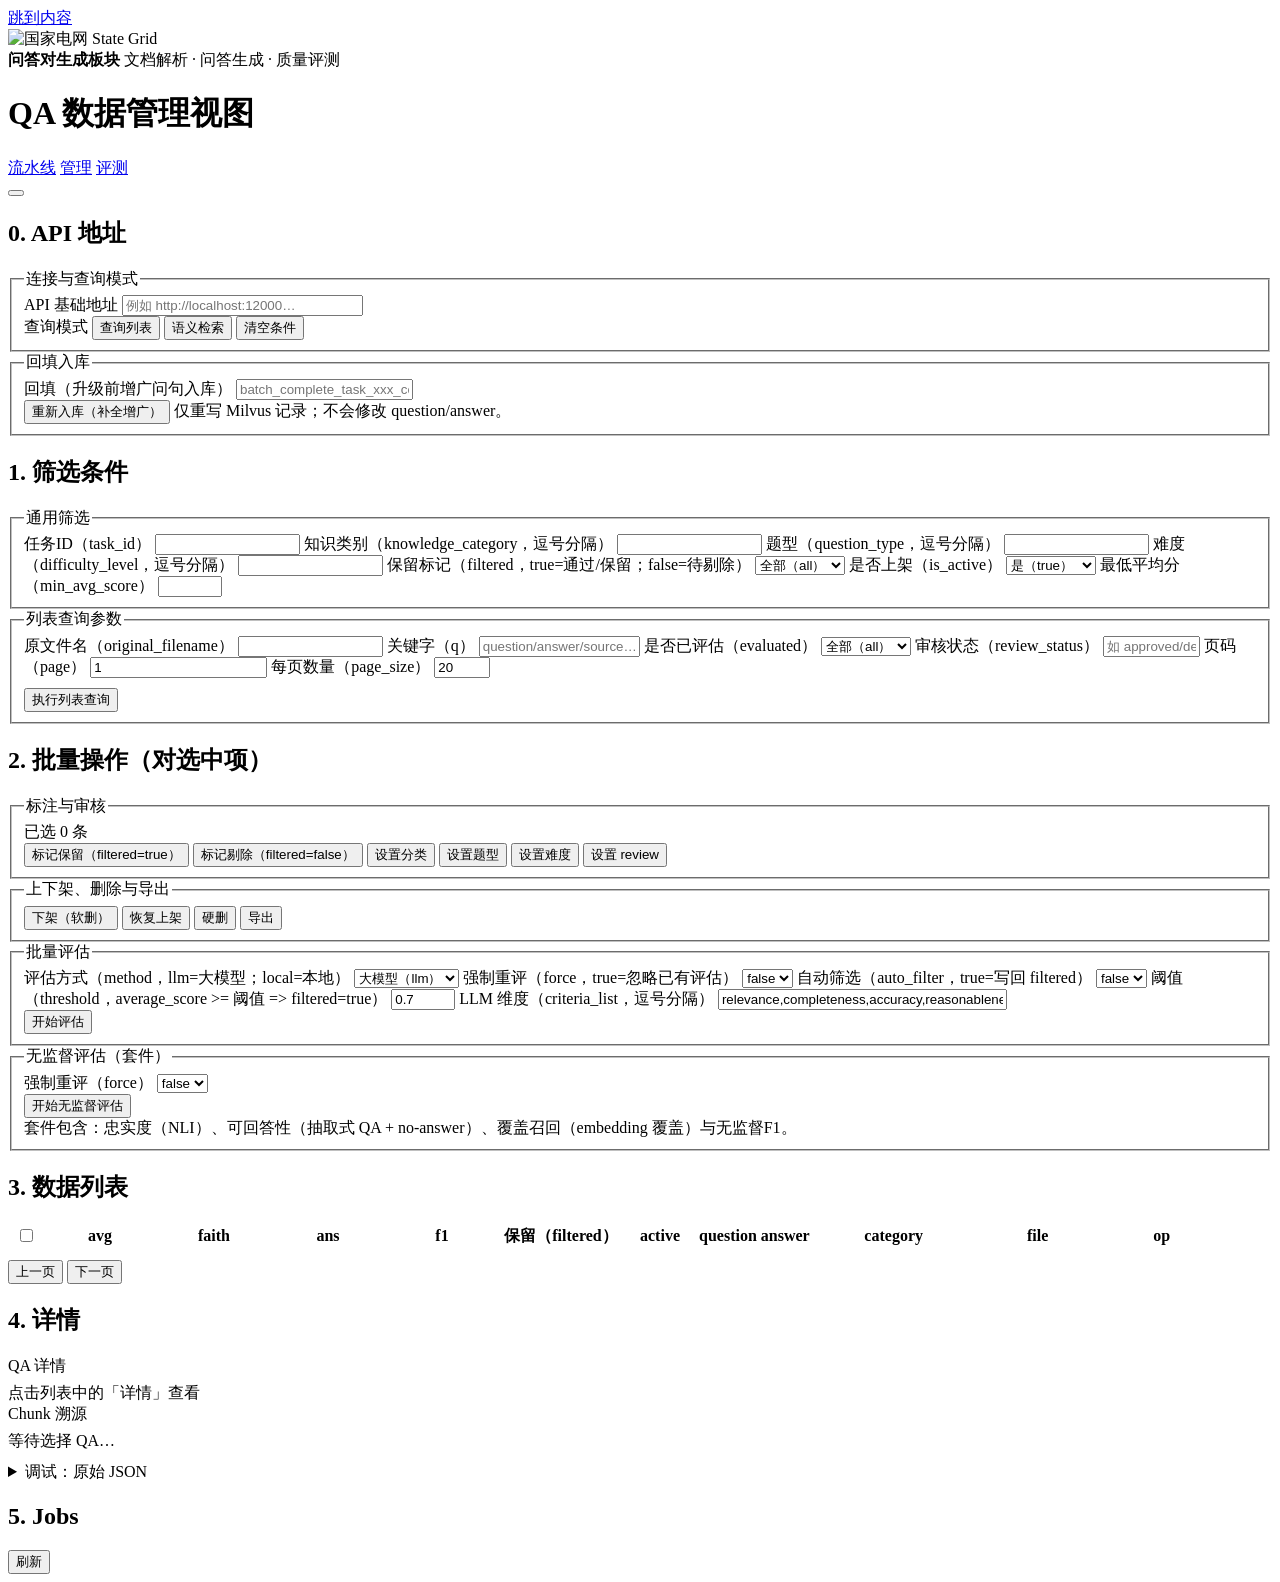
==== static/admin.html @ d9e0ec1a "feat(ui): align workbench with scenario generation" ====
<!doctype html>
<html lang="zh-CN">
  <head>
    <meta charset="utf-8" />
    <meta name="viewport" content="width=device-width, initial-scale=1" />
    <title>QA 数据管理</title>
    <link rel="icon" type="image/png" href="/ui/59e73d111ceb75d7cefaa8ec07f9fb07.png" />
    <link rel="preconnect" href="https://fonts.googleapis.com" />
    <link rel="preconnect" href="https://fonts.gstatic.com" crossorigin />
    <link
      href="https://fonts.googleapis.com/css2?family=Fira+Code:wght@400;500;600&family=Fira+Sans:wght@300;400;500;600;700&display=swap"
      rel="stylesheet"
    />
    <link rel="stylesheet" href="/ui/styles.css?v=2026-08-14-2" />
  </head>
  <body>
    <a class="skip-link" href="#main">跳到内容</a>
    <header>
      <div class="header-row">
        <div class="app-brand" aria-label="问答对生成板块">
          <div class="app-brand-logo">
            <img src="/ui/59e73d111ceb75d7cefaa8ec07f9fb07.png" alt="国家电网 State Grid" />
          </div>
          <div class="app-brand-copy">
            <strong>问答对生成板块</strong>
            <span>文档解析 · 问答生成 · 质量评测</span>
          </div>
        </div>
        <h1 class="app-shell-page-title">QA 数据管理视图</h1>
        <div class="header-actions">
          <nav class="nav">
            <a href="/ui/index.html">流水线</a>
            <a class="active" href="/ui/admin.html" aria-current="page">管理</a>
            <a href="/ui/eval.html">评测</a>
          </nav>
          <button type="button" class="icon-btn" id="themeToggle" aria-label="切换主题" title="切换主题"></button>
        </div>
      </div>
    </header>

    <main id="main">
      <section class="card">
        <h2>0. API 地址</h2>
        <div class="admin-section-stack">
          <fieldset class="admin-fieldset">
            <legend>连接与查询模式</legend>
            <div class="form-grid">
              <label>
                API 基础地址
                <input type="text" id="apiBaseUrl" placeholder="例如 http://localhost:12000…" size="28" />
              </label>
              <div class="actions-row">
                <span class="muted">查询模式</span>
                <button type="button" id="btnLoadList">查询列表</button>
                <button type="button" id="btnSemanticSearch" class="secondary">语义检索</button>
                <button type="button" id="btnClear" class="secondary">清空条件</button>
                <span id="statusText" class="hint" aria-live="polite"></span>
              </div>
            </div>
          </fieldset>

          <fieldset class="admin-fieldset">
            <legend>回填入库</legend>
            <div class="form-grid">
              <label>
                回填（升级前增广问句入库）
                <input
                  type="text"
                  id="ingestOutputFile"
                  placeholder="batch_complete_task_xxx_consolidated_xxx.json…"
                />
              </label>
              <div class="actions-row">
                <button type="button" id="btnIngestConsolidated" class="secondary">
                  重新入库（补全增广）
                </button>
                <span class="hint">仅重写 Milvus 记录；不会修改 question/answer。</span>
              </div>
            </div>
          </fieldset>
        </div>
      </section>

      <section class="card">
        <h2>1. 筛选条件</h2>
        <form id="filterForm" class="admin-form-stack">
          <fieldset class="admin-fieldset">
            <legend>通用筛选</legend>
            <div class="form-grid">
              <label>
                任务ID（task_id）
                <input type="text" id="fTaskId" size="16" />
              </label>
              <label>
                知识类别（knowledge_category，逗号分隔）
                <input type="text" id="fCategory" size="16" />
              </label>
              <label>
                题型（question_type，逗号分隔）
                <input type="text" id="fQType" size="16" />
              </label>
              <label>
                难度（difficulty_level，逗号分隔）
                <input type="text" id="fDiff" size="16" />
              </label>
              <label>
                保留标记（filtered，true=通过/保留；false=待剔除）
                <select id="fFiltered">
                  <option value="all" selected>全部（all）</option>
                  <option value="true">是（true）</option>
                  <option value="false">否（false）</option>
                </select>
              </label>
              <label>
                是否上架（is_active）
                <select id="fActive">
                  <option value="true" selected>是（true）</option>
                  <option value="false">否（false）</option>
                  <option value="all">全部（all）</option>
                </select>
              </label>
              <label>
                最低平均分（min_avg_score）
                <input type="number" id="fMinScore" value="" min="0" max="1" step="0.05" />
              </label>
            </div>
          </fieldset>

          <fieldset class="admin-fieldset" data-query-mode-panel="list">
            <legend>列表查询参数</legend>
            <div class="form-grid">
              <label>
                原文件名（original_filename）
                <input type="text" id="fFilename" size="16" />
              </label>
              <label>
                关键字（q）
                <input type="text" id="fQ" size="18" placeholder="question/answer/source…" />
              </label>
              <label>
                是否已评估（evaluated）
                <select id="fEvaluated">
                  <option value="all" selected>全部（all）</option>
                  <option value="true">是（true）</option>
                  <option value="false">否（false）</option>
                </select>
              </label>
              <label>
                审核状态（review_status）
                <input type="text" id="fReviewStatus" size="10" placeholder="如 approved/deleted…" />
              </label>
              <label>
                页码（page）
                <input type="number" id="fPage" value="1" min="1" />
              </label>
              <label>
                每页数量（page_size）
                <input type="number" id="fPageSize" value="20" min="1" max="200" />
              </label>
            </div>
            <div class="actions-row" style="margin-top: 10px">
              <button type="button" id="btnRunListQuery">执行列表查询</button>
            </div>
          </fieldset>

          <fieldset class="admin-fieldset" data-query-mode-panel="semantic" hidden>
            <legend>语义检索参数</legend>
            <div class="form-grid">
              <label>
                语义检索（semantic_query）
                <input type="text" id="fSemantic" size="22" placeholder="用于查重/相似题…" />
              </label>
              <label>
                语义 TopK（top_k）
                <input type="number" id="fTopK" value="30" min="1" max="200" />
              </label>
            </div>
            <div class="actions-row" style="margin-top: 10px">
              <button type="button" id="btnRunSemanticSearch">执行语义检索</button>
            </div>
          </fieldset>
        </form>
        <div class="muted" id="metaText"></div>
      </section>

      <section class="card">
        <h2>2. 批量操作（对选中项）</h2>
        <div class="admin-section-stack">
          <fieldset class="admin-fieldset">
            <legend>标注与审核</legend>
            <div class="admin-selected-meta">已选 <span id="selectedCount">0</span> 条</div>
            <div class="actions-row">
              <button type="button" id="btnFilteredTrue">标记保留（filtered=true）</button>
              <button type="button" id="btnFilteredFalse" class="secondary">标记剔除（filtered=false）</button>
              <button type="button" id="btnSetCategory" class="secondary">设置分类</button>
              <button type="button" id="btnSetQType" class="secondary">设置题型</button>
              <button type="button" id="btnSetDiff" class="secondary">设置难度</button>
              <button type="button" id="btnSetReview" class="secondary">设置 review</button>
            </div>
          </fieldset>

          <fieldset class="admin-fieldset">
            <legend>上下架、删除与导出</legend>
            <div class="actions-row">
              <button type="button" id="btnSoftDelete" class="secondary">下架（软删）</button>
              <button type="button" id="btnRestore" class="secondary">恢复上架</button>
              <button type="button" id="btnHardDelete" class="secondary">硬删</button>
              <button type="button" id="btnExport" class="secondary">导出</button>
            </div>
          </fieldset>

          <fieldset class="admin-fieldset">
            <legend>批量评估</legend>
            <form id="evalForm" class="admin-grid-form">
              <label>
                评估方式（method，llm=大模型；local=本地）
                <select id="evalMethod">
                  <option value="llm" selected>大模型（llm）</option>
                  <option value="local">本地（local）</option>
                </select>
              </label>
              <label>
                强制重评（force，true=忽略已有评估）
                <select id="evalForce">
                  <option value="false" selected>false</option>
                  <option value="true">true</option>
                </select>
              </label>
              <label>
                自动筛选（auto_filter，true=写回 filtered）
                <select id="evalAutoFilter">
                  <option value="false" selected>false</option>
                  <option value="true">true</option>
                </select>
              </label>
              <label>
                阈值（threshold，average_score >= 阈值 => filtered=true）
                <input type="number" id="evalThreshold" value="0.7" min="0" max="1" step="0.05" />
              </label>
              <label id="evalCriteriaWrap">
                LLM 维度（criteria_list，逗号分隔）
                <input
                  type="text"
                  id="evalCriteria"
                  value="relevance,completeness,accuracy,reasonableness,agnosticism"
                  size="34"
                />
              </label>
              <div class="actions-row">
                <button type="button" id="btnEvalStart">开始评估</button>
              </div>
            </form>
            <div class="muted" id="evalLocalMetricsHint" style="display:none">
              local 评估使用自动指标（EM/Token_F1/ROUGE_L_F1/BLEU/BERTScore），维度固定；不会修改 question/answer。
            </div>
          </fieldset>

          <fieldset class="admin-fieldset">
            <legend>无监督评估（套件）</legend>
            <form id="unsupForm" class="admin-grid-form">
              <label>
                强制重评（force）
                <select id="unsupForce">
                  <option value="false" selected>false</option>
                  <option value="true">true</option>
                </select>
              </label>
              <div class="actions-row">
                <button type="button" id="btnUnsupStart">开始无监督评估</button>
              </div>
            </form>
            <div class="muted">
              套件包含：忠实度（NLI）、可回答性（抽取式 QA + no-answer）、覆盖召回（embedding 覆盖）与无监督F1。
            </div>
          </fieldset>
        </div>
      </section>

      <section class="card">
        <h2>3. 数据列表</h2>
        <div class="table-wrap">
          <table>
            <thead>
              <tr>
                <th style="width: 30px"><input type="checkbox" id="chkAll" aria-label="全选/全不选" /></th>
                <th style="width: 110px">avg</th>
                <th style="width: 110px">faith</th>
                <th style="width: 110px">ans</th>
                <th style="width: 110px">f1</th>
                <th style="width: 120px">保留（filtered）</th>
                <th style="width: 70px">active</th>
                <th>question</th>
                <th>answer</th>
                <th style="width: 160px">category</th>
                <th style="width: 120px">file</th>
                <th style="width: 120px">op</th>
              </tr>
            </thead>
            <tbody id="itemsTbody"></tbody>
          </table>
        </div>
        <div class="actions-row" style="margin-top: 10px" id="queryPaginationBar" data-query-mode-panel="list">
          <button type="button" id="btnPrev" class="secondary">上一页</button>
          <button type="button" id="btnNext" class="secondary">下一页</button>
        </div>
      </section>

      <section class="card">
        <h2>4. 详情</h2>
        <div class="admin-detail-grid">
          <div class="admin-detail-box">
            <div class="hint" style="margin: 0 0 6px 0">QA 详情</div>
            <div id="qaDetailPanel" class="detail-panel muted">点击列表中的「详情」查看</div>
          </div>
          <div class="admin-detail-box">
            <div class="hint" style="margin: 0 0 6px 0">Chunk 溯源</div>
            <div id="chunkDetailPanel" class="detail-panel muted">等待选择 QA…</div>
          </div>
        </div>
        <details style="margin-top: 10px">
          <summary>调试：原始 JSON</summary>
          <pre id="detailRawPanel"></pre>
        </details>
      </section>

      <section class="card">
        <h2>5. Jobs</h2>
        <div class="actions-row">
          <button type="button" id="btnJobsRefresh" class="secondary">刷新</button>
        </div>
        <div id="jobsPanel" class="muted"></div>
      </section>
    </main>

    <script src="/ui/ui.js?v=2026-07-03-3"></script>
    <script src="/ui/admin.js?v=2026-08-14-1"></script>
  </body>
</html>
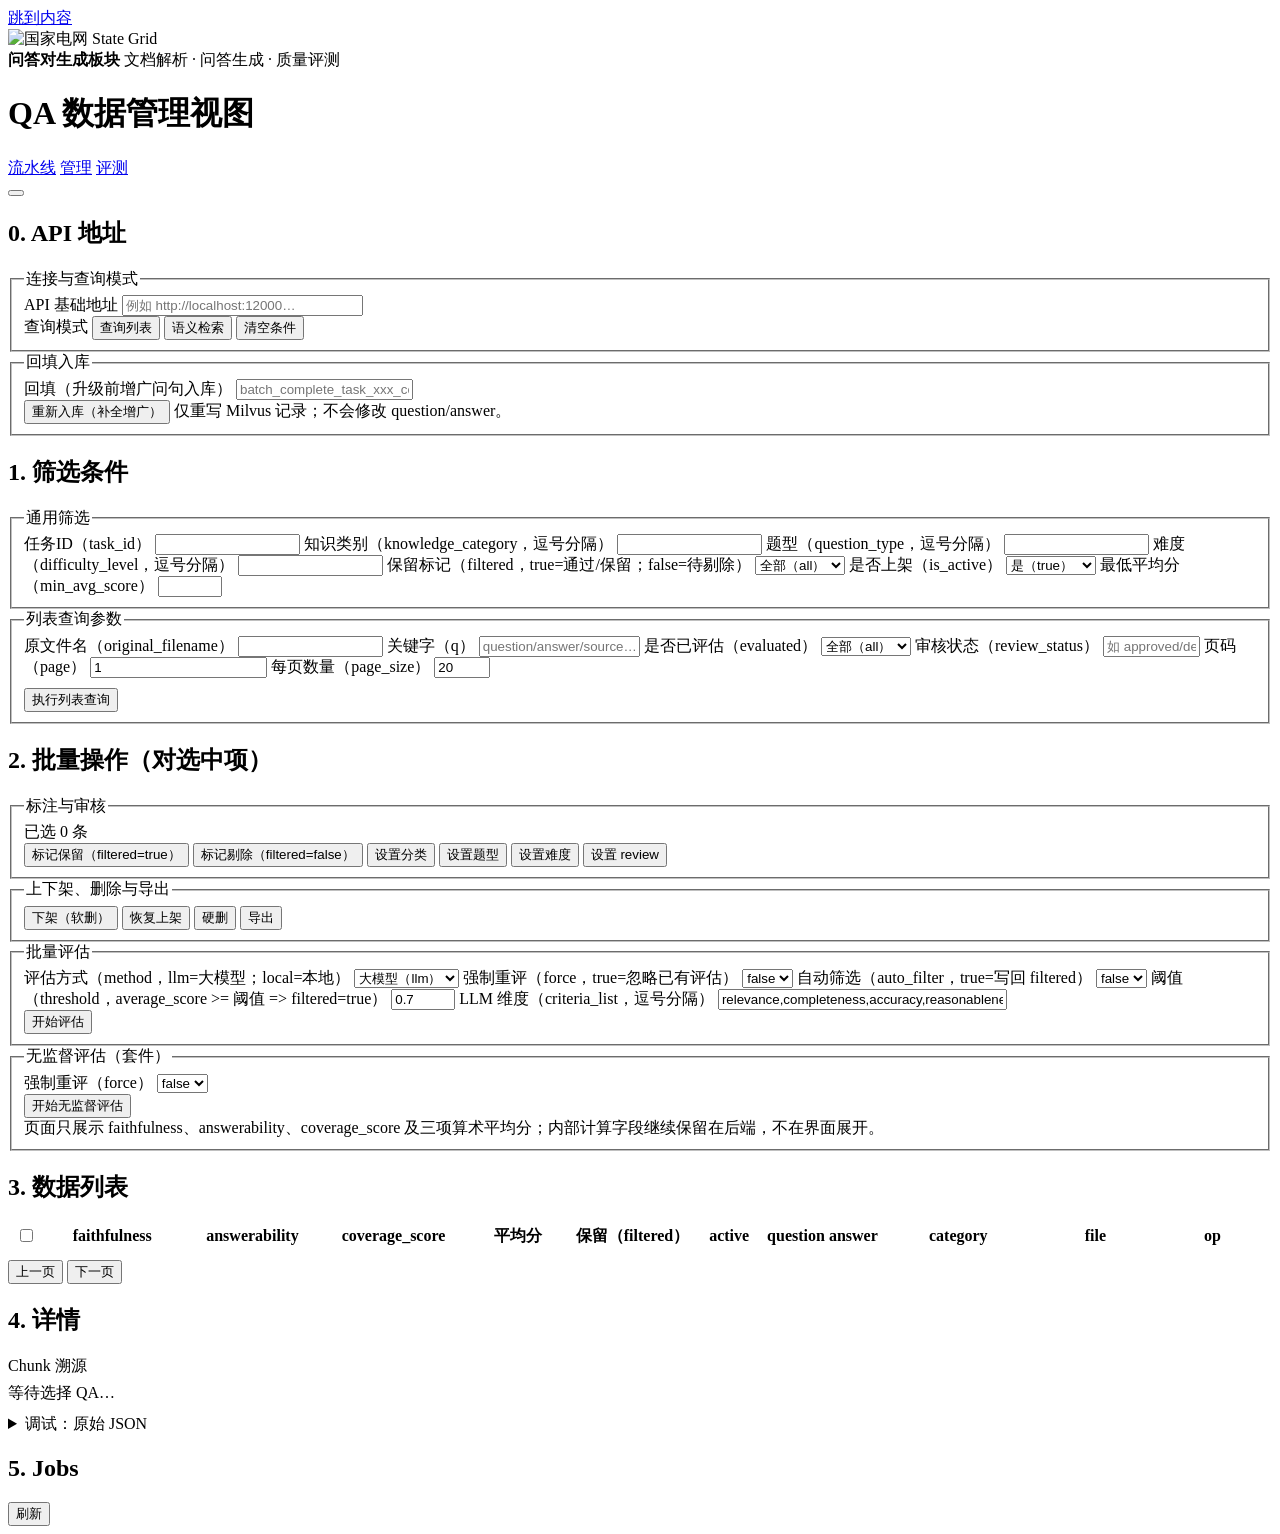
==== commit 0b720da3: "feat(qa): complete scenario audit and score governance" ====
--- a/static/admin.html
+++ b/static/admin.html
@@ -11,9 +11,9 @@
       href="https://fonts.googleapis.com/css2?family=Fira+Code:wght@400;500;600&family=Fira+Sans:wght@300;400;500;600;700&display=swap"
       rel="stylesheet"
     />
-    <link rel="stylesheet" href="/ui/styles.css?v=2026-08-14-2" />
+    <link rel="stylesheet" href="/ui/styles.css?v=2026-08-14-7" />
   </head>
-  <body>
+  <body class="app-shell qa-workbench-redesign">
     <a class="skip-link" href="#main">跳到内容</a>
     <header>
       <div class="header-row">
@@ -270,7 +270,7 @@
               </div>
             </form>
             <div class="muted">
-              套件包含：忠实度（NLI）、可回答性（抽取式 QA + no-answer）、覆盖召回（embedding 覆盖）与无监督F1。
+              页面只展示 faithfulness、answerability、coverage_score 及三项算术平均分；内部计算字段继续保留在后端，不在界面展开。
             </div>
           </fieldset>
         </div>
@@ -283,10 +283,10 @@
             <thead>
               <tr>
                 <th style="width: 30px"><input type="checkbox" id="chkAll" aria-label="全选/全不选" /></th>
-                <th style="width: 110px">avg</th>
-                <th style="width: 110px">faith</th>
-                <th style="width: 110px">ans</th>
-                <th style="width: 110px">f1</th>
+                <th style="width: 140px">faithfulness</th>
+                <th style="width: 140px">answerability</th>
+                <th style="width: 140px">coverage_score</th>
+                <th style="width: 110px">平均分</th>
                 <th style="width: 120px">保留（filtered）</th>
                 <th style="width: 70px">active</th>
                 <th>question</th>
@@ -309,10 +309,6 @@
         <h2>4. 详情</h2>
         <div class="admin-detail-grid">
           <div class="admin-detail-box">
-            <div class="hint" style="margin: 0 0 6px 0">QA 详情</div>
-            <div id="qaDetailPanel" class="detail-panel muted">点击列表中的「详情」查看</div>
-          </div>
-          <div class="admin-detail-box">
             <div class="hint" style="margin: 0 0 6px 0">Chunk 溯源</div>
             <div id="chunkDetailPanel" class="detail-panel muted">等待选择 QA…</div>
           </div>
@@ -332,7 +328,27 @@
       </section>
     </main>
 
-    <script src="/ui/ui.js?v=2026-07-03-3"></script>
-    <script src="/ui/admin.js?v=2026-08-14-1"></script>
+    <div id="adminQaDetailOverlay" class="drawer-overlay" hidden></div>
+    <aside
+      id="adminQaDetailModal"
+      class="drawer admin-qa-detail-modal"
+      role="dialog"
+      aria-modal="true"
+      aria-labelledby="adminQaDetailModalTitle"
+      aria-hidden="true"
+      hidden
+    >
+      <div class="drawer-header">
+        <div>
+          <h2 class="drawer-title" id="adminQaDetailModalTitle">问答对详情</h2>
+          <p class="settings-modal-desc">点击列表中的问答对后，在这里查看正文、溯源和允许展示的无参考评分。</p>
+        </div>
+        <button type="button" class="icon-btn drawer-close" id="adminQaDetailModalClose" aria-label="关闭问答对详情">×</button>
+      </div>
+      <div id="adminQaDetailModalBody" class="drawer-body"></div>
+    </aside>
+
+    <script src="/ui/ui.js?v=2026-08-14-5"></script>
+    <script src="/ui/admin.js?v=2026-08-14-4"></script>
   </body>
 </html>
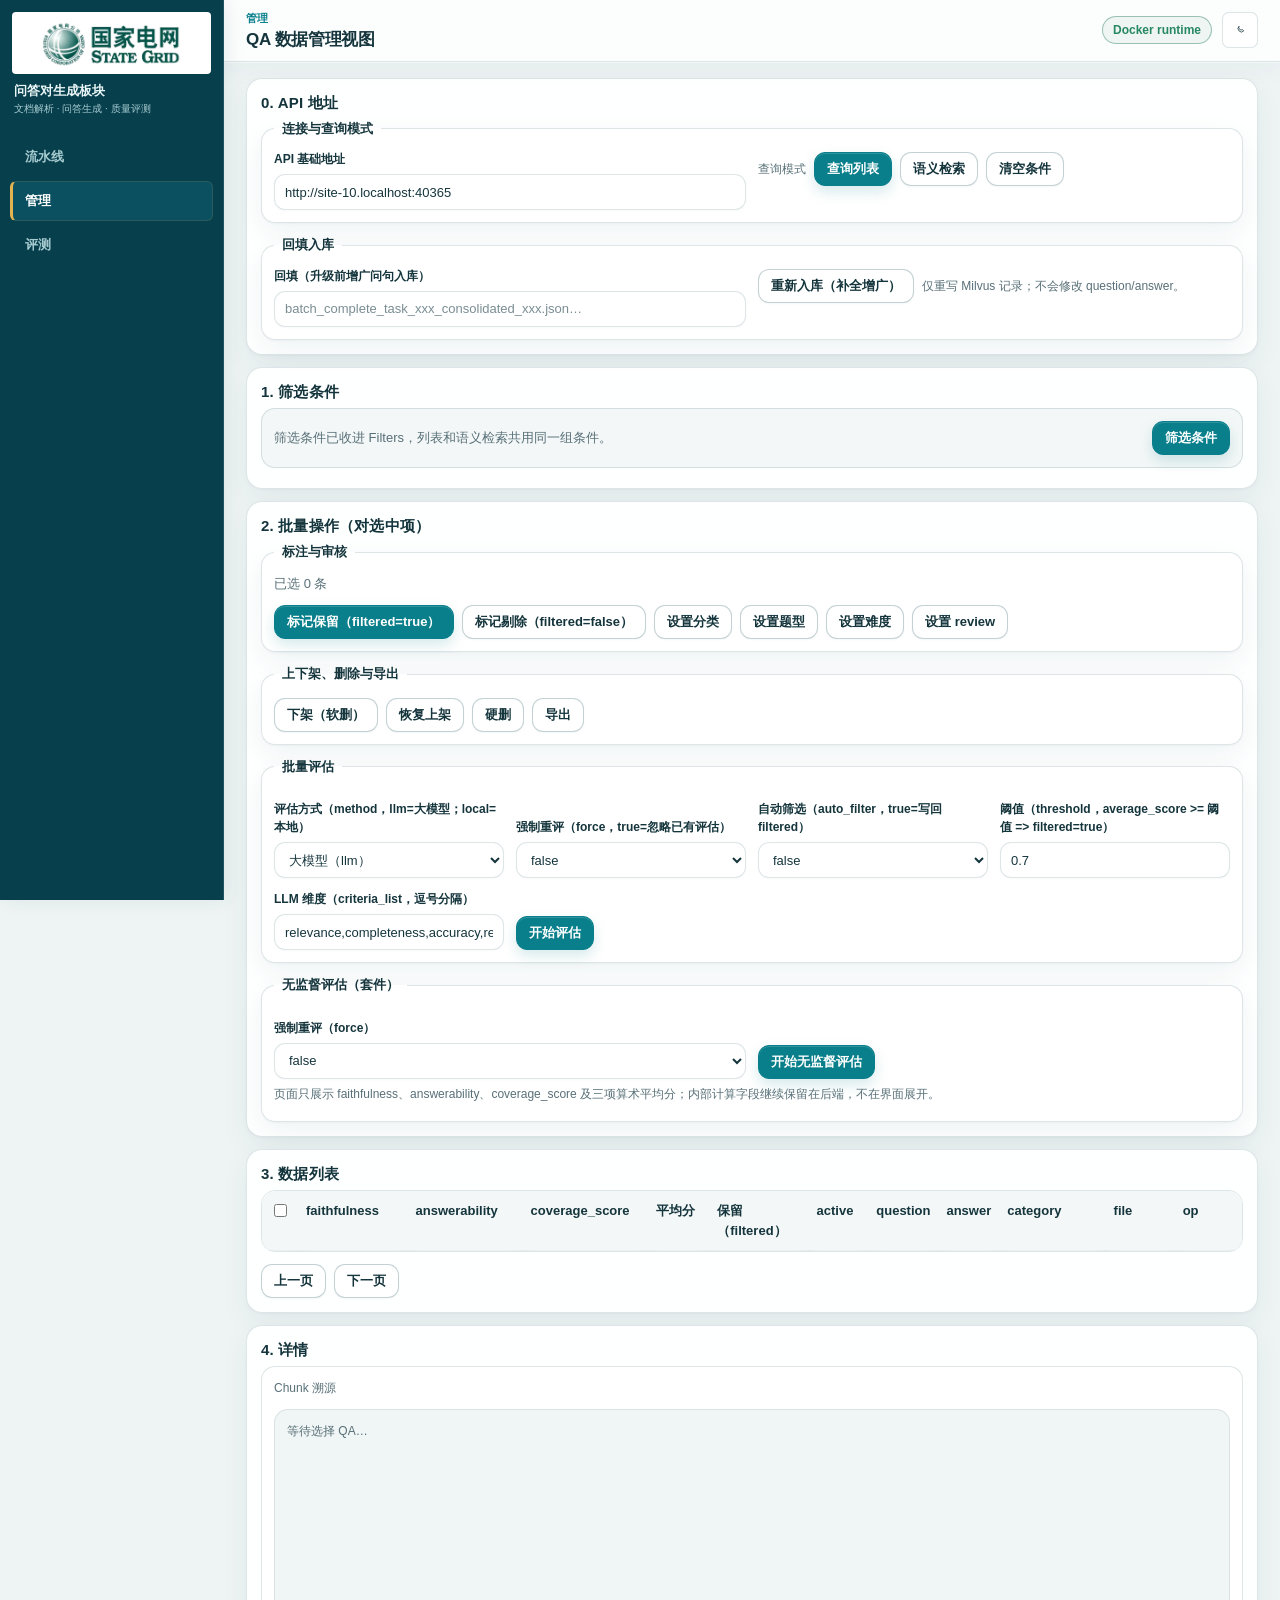
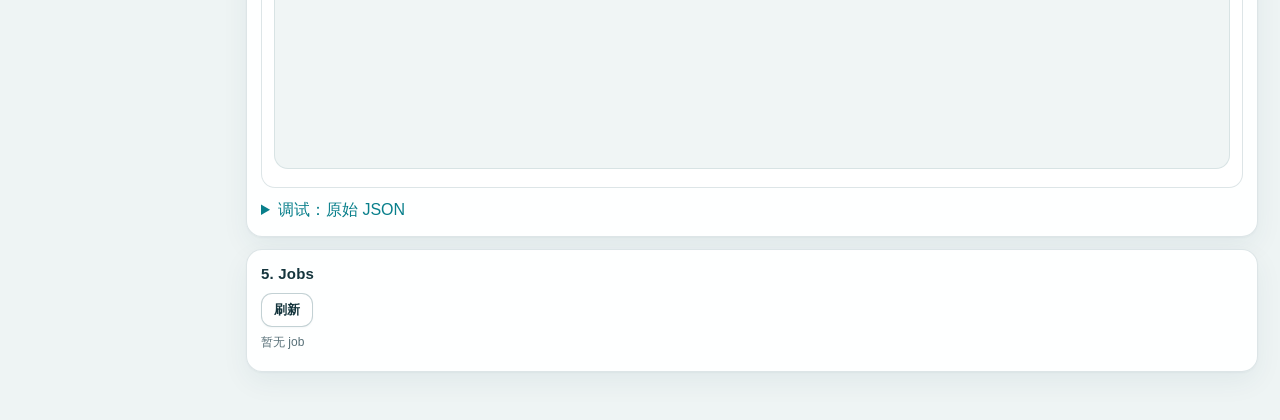
==== commit 14fb90be: "fix(ui): support vpn prefixed deployment paths" ====
--- a/static/admin.html
+++ b/static/admin.html
@@ -4,14 +4,14 @@
     <meta charset="utf-8" />
     <meta name="viewport" content="width=device-width, initial-scale=1" />
     <title>QA 数据管理</title>
-    <link rel="icon" type="image/png" href="/ui/59e73d111ceb75d7cefaa8ec07f9fb07.png" />
+    <link rel="icon" type="image/png" href="./59e73d111ceb75d7cefaa8ec07f9fb07.png" />
     <link rel="preconnect" href="https://fonts.googleapis.com" />
     <link rel="preconnect" href="https://fonts.gstatic.com" crossorigin />
     <link
       href="https://fonts.googleapis.com/css2?family=Fira+Code:wght@400;500;600&family=Fira+Sans:wght@300;400;500;600;700&display=swap"
       rel="stylesheet"
     />
-    <link rel="stylesheet" href="/ui/styles.css?v=2026-08-14-7" />
+    <link rel="stylesheet" href="./styles.css?v=2026-08-15-1" />
   </head>
   <body class="app-shell qa-workbench-redesign">
     <a class="skip-link" href="#main">跳到内容</a>
@@ -19,7 +19,7 @@
       <div class="header-row">
         <div class="app-brand" aria-label="问答对生成板块">
           <div class="app-brand-logo">
-            <img src="/ui/59e73d111ceb75d7cefaa8ec07f9fb07.png" alt="国家电网 State Grid" />
+            <img src="./59e73d111ceb75d7cefaa8ec07f9fb07.png" alt="国家电网 State Grid" />
           </div>
           <div class="app-brand-copy">
             <strong>问答对生成板块</strong>
@@ -29,9 +29,9 @@
         <h1 class="app-shell-page-title">QA 数据管理视图</h1>
         <div class="header-actions">
           <nav class="nav">
-            <a href="/ui/index.html">流水线</a>
-            <a class="active" href="/ui/admin.html" aria-current="page">管理</a>
-            <a href="/ui/eval.html">评测</a>
+            <a href="./index.html">流水线</a>
+            <a class="active" href="./admin.html" aria-current="page">管理</a>
+            <a href="./eval.html">评测</a>
           </nav>
           <button type="button" class="icon-btn" id="themeToggle" aria-label="切换主题" title="切换主题"></button>
         </div>
@@ -348,7 +348,7 @@
       <div id="adminQaDetailModalBody" class="drawer-body"></div>
     </aside>
 
-    <script src="/ui/ui.js?v=2026-08-14-5"></script>
-    <script src="/ui/admin.js?v=2026-08-14-4"></script>
+    <script src="./ui.js?v=2026-08-15-1"></script>
+    <script src="./admin.js?v=2026-08-15-1"></script>
   </body>
 </html>
--- a/static/styles.css
+++ b/static/styles.css
@@ -0,0 +1,6847 @@
+/* apiuse UI - data-dense dashboard console (light/dark) */
+:root {
+  --bg: #f7f8fb;
+  --bg2: #edf1f7;
+  --surface: rgba(255, 255, 255, 0.94);
+  --surface-2: rgba(15, 23, 42, 0.045);
+  --text: #0f172a;
+  --muted: #475569;
+  --border: rgba(15, 23, 42, 0.12);
+  --border-strong: rgba(15, 23, 42, 0.18);
+  --shadow-sm: 0 1px 2px rgba(15, 23, 42, 0.05), 0 14px 36px rgba(15, 23, 42, 0.06);
+  --accent: #2563eb;
+  --accent-2: #3b82f6;
+  --danger: #dc2626;
+  --success: #16a34a;
+  --warning: #d97706;
+  --control-bg: rgba(255, 255, 255, 0.88);
+  --header-bg: rgba(255, 255, 255, 0.72);
+  --code-bg: #f8fafc;
+  --code-text: #0f172a;
+  --page-glow-a: color-mix(in srgb, var(--accent) 18%, transparent);
+  --page-glow-b: color-mix(in srgb, var(--success) 10%, transparent);
+  --radius: 14px;
+  --radius-sm: 10px;
+  --ease-out: cubic-bezier(0.16, 1, 0.3, 1);
+  --font-sans: "Fira Sans", -apple-system, BlinkMacSystemFont, "Segoe UI", Roboto, "Helvetica Neue", Arial,
+    "Noto Sans", "PingFang SC", "Hiragino Sans GB", "Microsoft Yahei", sans-serif;
+  --font-mono: "Fira Code", ui-monospace, SFMono-Regular, Menlo, Monaco, Consolas, "Liberation Mono", "Courier New",
+    monospace;
+}
+
+@media (prefers-color-scheme: dark) {
+  html:not([data-theme="light"]) {
+    --bg: #0b1220;
+    --bg2: #0f172a;
+    --surface: rgba(8, 15, 29, 0.84);
+    --surface-2: rgba(51, 65, 85, 0.42);
+    --text: #e5edf9;
+    --muted: #94a3b8;
+    --border: rgba(148, 163, 184, 0.18);
+    --border-strong: rgba(148, 163, 184, 0.3);
+    --shadow-sm: 0 1px 2px rgba(0, 0, 0, 0.38), 0 18px 48px rgba(0, 0, 0, 0.34);
+    --accent: #60a5fa;
+    --accent-2: #3b82f6;
+    --danger: #fb7185;
+    --success: #34d399;
+    --warning: #fbbf24;
+    --control-bg: rgba(15, 23, 42, 0.72);
+    --header-bg: rgba(2, 6, 23, 0.82);
+    --code-bg: #0b1220;
+    --code-text: #dbe7ff;
+    --page-glow-a: rgba(59, 130, 246, 0.2);
+    --page-glow-b: rgba(52, 211, 153, 0.12);
+  }
+}
+
+html[data-theme="light"] {
+  --bg: #f7f8fb;
+  --bg2: #edf1f7;
+  --surface: rgba(255, 255, 255, 0.94);
+  --surface-2: rgba(15, 23, 42, 0.045);
+  --text: #0f172a;
+  --muted: #475569;
+  --border: rgba(15, 23, 42, 0.12);
+  --border-strong: rgba(15, 23, 42, 0.18);
+  --shadow-sm: 0 1px 2px rgba(15, 23, 42, 0.05), 0 14px 36px rgba(15, 23, 42, 0.06);
+  --accent: #2563eb;
+  --accent-2: #3b82f6;
+  --danger: #dc2626;
+  --success: #16a34a;
+  --warning: #d97706;
+  --control-bg: rgba(255, 255, 255, 0.88);
+  --header-bg: rgba(255, 255, 255, 0.72);
+  --code-bg: #f8fafc;
+  --code-text: #0f172a;
+  --page-glow-a: rgba(37, 99, 235, 0.14);
+  --page-glow-b: rgba(22, 163, 74, 0.08);
+}
+
+html[data-theme="dark"] {
+  --bg: #0b1220;
+  --bg2: #0f172a;
+  --surface: rgba(8, 15, 29, 0.84);
+  --surface-2: rgba(51, 65, 85, 0.42);
+  --text: #e5edf9;
+  --muted: #94a3b8;
+  --border: rgba(148, 163, 184, 0.18);
+  --border-strong: rgba(148, 163, 184, 0.3);
+  --shadow-sm: 0 1px 2px rgba(0, 0, 0, 0.38), 0 18px 48px rgba(0, 0, 0, 0.34);
+  --accent: #60a5fa;
+  --accent-2: #3b82f6;
+  --danger: #fb7185;
+  --success: #34d399;
+  --warning: #fbbf24;
+  --control-bg: rgba(15, 23, 42, 0.72);
+  --header-bg: rgba(2, 6, 23, 0.82);
+  --code-bg: #0b1220;
+  --code-text: #dbe7ff;
+  --page-glow-a: rgba(59, 130, 246, 0.2);
+  --page-glow-b: rgba(52, 211, 153, 0.12);
+}
+
+html {
+  color-scheme: light dark;
+  background: var(--bg);
+}
+html[data-theme="light"] {
+  color-scheme: light;
+}
+html[data-theme="dark"] {
+  color-scheme: dark;
+}
+
+* {
+  box-sizing: border-box;
+}
+
+body {
+  font-family: var(--font-sans);
+  margin: 0;
+  color: var(--text);
+  background: linear-gradient(180deg, var(--bg), var(--bg2));
+  min-height: 100vh;
+  line-height: 1.5;
+  transition: background 220ms var(--ease-out), color 180ms var(--ease-out);
+}
+
+body::before {
+  content: "";
+  position: fixed;
+  inset: 0;
+  pointer-events: none;
+  z-index: -1;
+  background:
+    radial-gradient(900px 500px at 12% 0%, var(--page-glow-a), transparent 60%),
+    radial-gradient(900px 500px at 92% 10%, var(--page-glow-b), transparent 55%),
+    linear-gradient(180deg, var(--bg), var(--bg2));
+  transition: background 220ms var(--ease-out);
+}
+
+a {
+  color: inherit;
+}
+
+.skip-link {
+  position: absolute;
+  left: -999px;
+  top: 10px;
+  padding: 10px 12px;
+  border-radius: 999px;
+  background: var(--surface);
+  border: 1px solid var(--border);
+  box-shadow: var(--shadow-sm);
+  color: var(--text);
+  text-decoration: none;
+}
+.skip-link:focus {
+  left: 12px;
+}
+
+header {
+  position: sticky;
+  top: 0;
+  z-index: 50;
+  padding: 14px 18px;
+  background: var(--header-bg);
+  border-bottom: 1px solid var(--border);
+  backdrop-filter: saturate(160%) blur(10px);
+  transition: background 180ms var(--ease-out), border-color 180ms var(--ease-out);
+}
+
+@supports not (backdrop-filter: blur(1px)) {
+  header {
+    background: color-mix(in srgb, var(--bg) 92%, transparent);
+  }
+}
+
+header h1 {
+  margin: 0;
+  font-size: 16px;
+  font-weight: 650;
+  letter-spacing: 0.2px;
+  text-wrap: balance;
+}
+
+.header-row {
+  display: flex;
+  align-items: center;
+  justify-content: space-between;
+  gap: 14px;
+}
+
+.header-actions {
+  display: flex;
+  align-items: center;
+  gap: 10px;
+}
+
+.nav {
+  display: flex;
+  gap: 8px;
+  flex-wrap: wrap;
+  align-items: center;
+}
+
+.nav a {
+  text-decoration: none;
+  opacity: 0.82;
+  padding: 6px 10px;
+  border-radius: 999px;
+  border: 1px solid transparent;
+  transition: background 160ms var(--ease-out), border-color 160ms var(--ease-out), opacity 160ms var(--ease-out);
+}
+
+.nav a:hover {
+  opacity: 1;
+  border-color: var(--border);
+  background: var(--surface-2);
+}
+
+.nav a.active {
+  opacity: 1;
+  border-color: var(--border-strong);
+  background: var(--surface-2);
+}
+
+.icon-btn {
+  width: 44px;
+  height: 44px;
+  border-radius: 12px;
+  background: var(--surface-2);
+  border: 1px solid var(--border);
+  color: var(--text);
+  display: inline-flex;
+  align-items: center;
+  justify-content: center;
+  cursor: pointer;
+  transition: transform 120ms var(--ease-out), background 160ms var(--ease-out), border-color 160ms var(--ease-out);
+  box-shadow: inset 0 1px 0 color-mix(in srgb, #fff 18%, transparent);
+}
+
+.icon-btn:hover {
+  border-color: var(--border-strong);
+  background: color-mix(in srgb, var(--surface) 80%, transparent);
+}
+
+.icon-btn:active {
+  transform: translateY(1px) scale(0.98);
+}
+
+.icon-btn svg {
+  width: 18px;
+  height: 18px;
+}
+
+main {
+  max-width: 1360px;
+  margin: 20px auto 28px;
+  padding: 0 18px;
+}
+
+body.drawer-open {
+  overflow: hidden;
+}
+
+.drawer-overlay {
+  position: fixed;
+  inset: 0;
+  background: color-mix(in srgb, #000 40%, transparent);
+  opacity: 0;
+  pointer-events: none;
+  backdrop-filter: blur(8px);
+  transition: opacity 180ms var(--ease-out);
+  z-index: 60;
+}
+
+.drawer-overlay.is-open {
+  opacity: 1;
+  pointer-events: auto;
+}
+
+.drawer {
+  position: fixed;
+  top: 0;
+  right: 0;
+  height: 100vh;
+  width: min(640px, calc(100vw - 32px));
+  background: color-mix(in srgb, var(--surface) 92%, #000);
+  border-left: 1px solid var(--border-strong);
+  transform: translateX(100%);
+  transition: transform 220ms var(--ease-out);
+  z-index: 61;
+  display: flex;
+  flex-direction: column;
+}
+
+.drawer.is-open {
+  transform: translateX(0);
+}
+
+.drawer-header {
+  display: flex;
+  align-items: center;
+  justify-content: space-between;
+  gap: 10px;
+  padding: 12px 14px;
+  border-bottom: 1px solid var(--border);
+  background: color-mix(in srgb, var(--surface) 86%, transparent);
+}
+
+.drawer-title {
+  margin: 0;
+  font-size: 15px;
+  letter-spacing: 0.2px;
+}
+
+.drawer-close {
+  font-size: 20px;
+  font-weight: 700;
+}
+
+.drawer-body {
+  padding: 14px;
+  overflow: auto;
+  flex: 1;
+}
+
+.settings-drawer {
+  width: min(720px, calc(100vw - 28px));
+  background: color-mix(in srgb, var(--surface) 96%, var(--bg));
+  box-shadow: -24px 0 80px color-mix(in srgb, #000 22%, transparent);
+}
+
+.settings-drawer-header {
+  align-items: flex-start;
+  padding: 16px 18px;
+}
+
+.settings-drawer-kicker {
+  margin: 0 0 4px 0;
+  color: var(--muted);
+  font-size: 12px;
+  font-weight: 650;
+}
+
+.settings-drawer-desc {
+  max-width: 56ch;
+  margin: 4px 0 0 0;
+  color: var(--muted);
+  font-size: 12px;
+  line-height: 1.45;
+}
+
+.settings-drawer-body {
+  display: grid;
+  grid-template-columns: 1fr;
+  align-content: start;
+  gap: 12px;
+  padding: 16px 18px;
+}
+
+.settings-drawer-body > .form-grid,
+.settings-drawer-body .form-grid {
+  grid-template-columns: repeat(auto-fit, minmax(220px, 1fr));
+}
+
+.settings-drawer-body > label,
+.settings-drawer-body > .inline-checkbox-group,
+.settings-drawer-body > .console-details,
+.settings-drawer-body > .llm-config-split,
+.settings-drawer-body > .form-grid {
+  width: 100%;
+  min-width: 0;
+}
+
+.settings-drawer-footer {
+  display: flex;
+  justify-content: flex-end;
+  gap: 10px;
+  padding: 12px 18px 16px;
+  border-top: 1px solid var(--border);
+  background: color-mix(in srgb, var(--surface) 88%, transparent);
+}
+
+.module-field-bank {
+  display: none;
+}
+
+.module-settings-shell {
+  grid-column: 1 / -1;
+  width: 100%;
+  min-width: 0;
+  margin: 2px 0 4px;
+}
+
+.module-settings-shell-title {
+  margin: 0 0 8px;
+  color: var(--muted);
+  font-size: 12px;
+  font-weight: 650;
+}
+
+.module-settings-grid {
+  display: grid;
+  grid-template-columns: repeat(auto-fit, minmax(210px, 1fr));
+  gap: 10px;
+}
+
+.module-settings-card {
+  display: grid;
+  grid-template-columns: 1fr;
+  gap: 5px;
+  min-height: 104px;
+  padding: 12px;
+  border: 1px solid var(--border);
+  border-radius: 12px;
+  background:
+    linear-gradient(180deg, color-mix(in srgb, var(--surface) 88%, transparent), color-mix(in srgb, var(--surface-2) 48%, transparent));
+  color: var(--text);
+  text-align: left;
+  cursor: pointer;
+  box-shadow: inset 0 1px 0 color-mix(in srgb, #fff 16%, transparent);
+  transition: transform 120ms var(--ease-out), border-color 160ms var(--ease-out), background 160ms var(--ease-out);
+}
+
+.module-settings-card:hover {
+  border-color: var(--border-strong);
+  background:
+    linear-gradient(180deg, color-mix(in srgb, var(--surface) 96%, transparent), color-mix(in srgb, var(--accent) 7%, var(--surface-2)));
+}
+
+.module-settings-card:active {
+  transform: translateY(1px);
+}
+
+.module-settings-card:focus-visible {
+  outline: none;
+  border-color: var(--accent);
+  box-shadow: 0 0 0 3px color-mix(in srgb, var(--accent) 18%, transparent);
+}
+
+.module-card-kicker {
+  color: var(--muted);
+  font-size: 11px;
+  font-weight: 650;
+}
+
+.module-card-title {
+  font-size: 14px;
+  line-height: 1.25;
+}
+
+.module-card-summary {
+  color: var(--muted);
+  font-size: 12px;
+  line-height: 1.45;
+  overflow-wrap: anywhere;
+}
+
+@media (prefers-reduced-motion: reduce) {
+  .drawer-overlay,
+  .drawer {
+    transition: none;
+  }
+}
+
+@media (max-width: 760px) {
+  .settings-drawer {
+    width: 100vw;
+    max-width: 100vw;
+  }
+
+  .settings-drawer-header,
+  .settings-drawer-body,
+  .settings-drawer-footer {
+    padding-left: 12px;
+    padding-right: 12px;
+  }
+
+  .settings-drawer-footer {
+    justify-content: stretch;
+  }
+
+  .settings-drawer-footer button {
+    flex: 1 1 0;
+  }
+
+  .module-settings-grid {
+    grid-template-columns: 1fr;
+  }
+}
+
+.card {
+  background: var(--surface);
+  border-radius: var(--radius);
+  padding: 18px;
+  margin-bottom: 16px;
+  border: 1px solid var(--border);
+  box-shadow: var(--shadow-sm);
+  transition: border-color 160ms var(--ease-out), background 180ms var(--ease-out), box-shadow 180ms var(--ease-out);
+}
+
+.card:hover {
+  border-color: var(--border-strong);
+}
+
+.card h2 {
+  margin: 0 0 6px 0;
+  font-size: 15px;
+  line-height: 1.35;
+  letter-spacing: 0.2px;
+  text-wrap: balance;
+}
+
+.hint,
+.muted {
+  color: var(--muted);
+  font-size: 12px;
+  margin: 6px 0;
+}
+
+.card > .hint {
+  max-width: 76ch;
+}
+
+.form-grid {
+  display: grid;
+  grid-template-columns: repeat(auto-fit, minmax(240px, 1fr));
+  gap: 12px;
+  align-items: start;
+  width: 100%;
+}
+
+form {
+  display: grid;
+  grid-template-columns: repeat(auto-fit, minmax(240px, 1fr));
+  gap: 12px;
+  align-items: start;
+  width: 100%;
+  margin: 12px 0 8px;
+}
+
+form.console-form > .form-grid,
+form.console-form > details,
+form.console-form > .inline-checkbox-group,
+form.console-form > .actions-row,
+form.console-form > .task-console,
+form.console-form > pre,
+form.console-form > textarea,
+form.console-form > #integratedDocumentOptions {
+  grid-column: 1 / -1;
+}
+
+label {
+  font-size: 13px;
+  display: flex;
+  flex-direction: column;
+  gap: 6px;
+  min-width: 0;
+  color: var(--text);
+  font-weight: 580;
+}
+
+label small {
+  color: var(--muted);
+  font-size: 12px;
+  font-weight: 400;
+  line-height: 1.45;
+}
+
+.checkbox-field {
+  min-height: 42px;
+  flex-direction: row;
+  align-items: center;
+  justify-content: flex-start;
+  flex-wrap: wrap;
+  gap: 9px;
+  padding: 9px 10px;
+  border: 1px solid var(--border);
+  border-radius: 12px;
+  background: color-mix(in srgb, var(--surface) 72%, transparent);
+  font-weight: 580;
+}
+
+.checkbox-field small {
+  flex: 1 0 100%;
+  padding-left: 25px;
+}
+
+.checkbox-field input[type="checkbox"] {
+  flex: 0 0 auto;
+  width: 16px;
+  height: 16px;
+  margin: 0;
+  accent-color: var(--accent);
+}
+
+.file-field input[type="file"] {
+  min-height: 44px;
+  width: 100%;
+  padding: 8px;
+  border: 1px dashed var(--border-strong);
+  border-radius: 12px;
+  background: color-mix(in srgb, var(--surface-2) 48%, transparent);
+}
+
+form.console-form > .file-field {
+  grid-column: 1 / -1;
+  max-width: 520px;
+}
+
+input[type="text"],
+input[type="number"],
+input[type="search"],
+select,
+textarea {
+  width: 100%;
+  padding: 10px 10px;
+  border: 1px solid var(--border);
+  border-radius: 12px;
+  background: var(--control-bg);
+  color: var(--text);
+  outline: none;
+  min-height: 44px;
+  transition: border-color 160ms var(--ease-out), box-shadow 160ms var(--ease-out), background 160ms var(--ease-out), color 160ms var(--ease-out);
+}
+
+input[type="text"]:hover,
+input[type="number"]:hover,
+input[type="search"]:hover,
+select:hover,
+textarea:hover {
+  border-color: var(--border-strong);
+}
+
+textarea {
+  min-height: 90px;
+  resize: vertical;
+  font-family: var(--font-sans);
+}
+
+input::placeholder,
+textarea::placeholder {
+  color: color-mix(in srgb, var(--muted) 80%, transparent);
+}
+
+input:focus-visible,
+select:focus-visible,
+textarea:focus-visible,
+button:focus-visible,
+a.button-link:focus-visible,
+.icon-btn:focus-visible,
+details summary:focus-visible {
+  outline: 3px solid color-mix(in srgb, var(--accent) 30%, transparent);
+  outline-offset: 2px;
+}
+
+button {
+  background: linear-gradient(180deg, var(--accent-2), var(--accent));
+  color: #fff;
+  border: 1px solid color-mix(in srgb, var(--accent) 30%, transparent);
+  padding: 10px 14px;
+  border-radius: 12px;
+  cursor: pointer;
+  min-height: 44px;
+  white-space: nowrap;
+  transition: transform 120ms var(--ease-out), box-shadow 160ms var(--ease-out), opacity 160ms var(--ease-out);
+  box-shadow: 0 8px 18px color-mix(in srgb, var(--accent) 18%, transparent);
+}
+
+button,
+.button-link,
+.icon-btn {
+  touch-action: manipulation;
+  -webkit-tap-highlight-color: transparent;
+}
+
+button:hover {
+  opacity: 0.92;
+}
+
+button:active {
+  transform: translateY(1px) scale(0.99);
+}
+
+button[disabled] {
+  cursor: not-allowed;
+  opacity: 0.55;
+  box-shadow: none;
+}
+
+button.is-loading {
+  position: relative;
+  color: transparent !important;
+}
+
+button.is-loading::after {
+  content: "";
+  position: absolute;
+  left: 50%;
+  top: 50%;
+  width: 18px;
+  height: 18px;
+  margin-left: -9px;
+  margin-top: -9px;
+  border-radius: 999px;
+  border: 2px solid color-mix(in srgb, #fff 34%, transparent);
+  border-top-color: #fff;
+  animation: spin 0.9s linear infinite;
+}
+
+.button-link {
+  display: inline-flex;
+  align-items: center;
+  justify-content: center;
+  gap: 8px;
+  background: linear-gradient(180deg, var(--accent-2), var(--accent));
+  color: #fff;
+  padding: 10px 14px;
+  border-radius: 12px;
+  text-decoration: none;
+  border: 1px solid color-mix(in srgb, var(--accent) 30%, transparent);
+  min-height: 44px;
+  box-shadow: 0 8px 18px color-mix(in srgb, var(--accent) 18%, transparent);
+  transition: transform 120ms var(--ease-out), opacity 160ms var(--ease-out);
+}
+
+.button-link:hover {
+  opacity: 0.92;
+}
+
+.button-link:active {
+  transform: translateY(1px) scale(0.99);
+}
+
+.button.secondary,
+button.secondary {
+  background: color-mix(in srgb, var(--surface) 70%, transparent);
+  color: var(--text);
+  border: 1px solid var(--border);
+  box-shadow: none;
+}
+
+.button.danger,
+button.danger {
+  background: linear-gradient(180deg, #fb7185, var(--danger));
+  border: 1px solid color-mix(in srgb, var(--danger) 35%, transparent);
+  box-shadow: 0 8px 18px color-mix(in srgb, var(--danger) 16%, transparent);
+}
+
+.actions-row {
+  display: flex;
+  gap: 8px;
+  align-items: center;
+  justify-content: flex-start;
+  flex-wrap: wrap;
+  width: 100%;
+  padding-top: 2px;
+}
+
+.admin-section-stack {
+  display: flex;
+  flex-direction: column;
+  gap: 12px;
+}
+
+.admin-form-stack {
+  display: flex;
+  flex-direction: column;
+  gap: 12px;
+  align-items: stretch;
+  margin-bottom: 0;
+}
+
+.admin-grid-form {
+  display: grid;
+  grid-template-columns: repeat(auto-fit, minmax(220px, 1fr));
+  gap: 12px;
+  align-items: end;
+  margin-bottom: 0;
+}
+
+.admin-fieldset {
+  margin: 0;
+  min-width: 0;
+  border: 1px solid var(--border);
+  border-radius: var(--radius);
+  padding: 12px;
+  background: color-mix(in srgb, var(--surface) 70%, transparent);
+}
+
+.admin-fieldset legend {
+  padding: 0 8px;
+  font-size: 13px;
+  font-weight: 600;
+  color: var(--text);
+}
+
+.admin-selected-meta {
+  font-size: 13px;
+  color: var(--muted);
+  margin: 0 0 10px 0;
+}
+
+.task-console {
+  margin: 12px 0 14px;
+  padding: 12px;
+  border: 1px solid var(--border);
+  border-radius: var(--radius);
+  background: color-mix(in srgb, var(--surface) 76%, transparent);
+}
+
+.task-console-grid {
+  display: grid;
+  grid-template-columns: minmax(260px, 1.8fr) repeat(2, max-content);
+  gap: 10px;
+  align-items: end;
+}
+
+.task-console-grid .task-console-primary {
+  min-width: 0;
+}
+
+.task-history-list {
+  display: grid;
+  gap: 10px;
+  margin-top: 10px;
+}
+
+.task-history-empty {
+  padding: 12px;
+  border: 1px dashed var(--border);
+  border-radius: 12px;
+  color: var(--muted);
+  font-size: 12px;
+  background: color-mix(in srgb, var(--surface-2) 55%, transparent);
+}
+
+.task-history-item {
+  display: grid;
+  grid-template-columns: minmax(0, 1fr) auto;
+  gap: 12px;
+  padding: 12px;
+  border: 1px solid var(--border);
+  border-radius: 12px;
+  background: color-mix(in srgb, var(--surface) 82%, transparent);
+}
+
+.task-history-main {
+  min-width: 0;
+}
+
+.task-history-title {
+  display: flex;
+  align-items: center;
+  gap: 8px;
+  flex-wrap: wrap;
+  margin-bottom: 4px;
+}
+
+.task-history-id {
+  font-family: var(--font-mono);
+  font-size: 12px;
+  word-break: break-all;
+}
+
+.task-history-name {
+  font-size: 13px;
+  font-weight: 650;
+}
+
+.task-history-meta {
+  display: flex;
+  flex-wrap: wrap;
+  gap: 8px 12px;
+  color: var(--muted);
+  font-size: 12px;
+}
+
+.task-history-actions {
+  display: flex;
+  flex-wrap: wrap;
+  gap: 8px;
+  align-items: center;
+  justify-content: flex-end;
+}
+
+.task-history-actions button,
+.task-history-actions .button-link {
+  min-height: 38px;
+  padding: 8px 12px;
+}
+
+.status-pill {
+  display: inline-flex;
+  align-items: center;
+  gap: 6px;
+  min-height: 24px;
+  padding: 2px 10px;
+  border-radius: 999px;
+  border: 1px solid var(--border);
+  background: color-mix(in srgb, var(--surface-2) 60%, transparent);
+  font-size: 12px;
+  font-weight: 650;
+  color: var(--text);
+}
+
+.status-pill[data-status="queued"],
+.status-pill[data-status="pending"] {
+  color: var(--warning);
+  border-color: color-mix(in srgb, var(--warning) 28%, var(--border));
+  background: color-mix(in srgb, var(--warning) 10%, transparent);
+}
+
+.status-pill[data-status="running"] {
+  color: var(--accent);
+  border-color: color-mix(in srgb, var(--accent) 30%, var(--border));
+  background: color-mix(in srgb, var(--accent) 10%, transparent);
+}
+
+.status-pill[data-status="succeeded"],
+.status-pill[data-status="completed"] {
+  color: var(--success);
+  border-color: color-mix(in srgb, var(--success) 30%, var(--border));
+  background: color-mix(in srgb, var(--success) 10%, transparent);
+}
+
+.status-pill[data-status="failed"],
+.status-pill[data-status="canceled"] {
+  color: var(--danger);
+  border-color: color-mix(in srgb, var(--danger) 30%, var(--border));
+  background: color-mix(in srgb, var(--danger) 10%, transparent);
+}
+
+.dw-progress-layout {
+  display: grid;
+  grid-template-columns: minmax(0, 1.15fr) minmax(280px, 0.85fr);
+  gap: 12px;
+  margin-top: 12px;
+}
+
+.dw-progress-panel {
+  min-width: 0;
+  padding: 12px;
+  border: 1px solid var(--border);
+  border-radius: var(--radius);
+  background: color-mix(in srgb, var(--surface) 76%, transparent);
+}
+
+.dw-progress-panel h3 {
+  margin: 0 0 8px 0;
+  font-size: 14px;
+}
+
+.dw-progress-summary {
+  display: flex;
+  flex-wrap: wrap;
+  gap: 8px;
+  margin-bottom: 10px;
+}
+
+.dw-summary-chip {
+  display: inline-flex;
+  align-items: center;
+  gap: 6px;
+  min-height: 28px;
+  padding: 4px 10px;
+  border: 1px solid var(--border);
+  border-radius: 999px;
+  background: color-mix(in srgb, var(--surface-2) 58%, transparent);
+  font-size: 12px;
+  color: var(--muted);
+}
+
+.dw-file-progress-list {
+  display: grid;
+  gap: 10px;
+}
+
+.dw-file-progress-item {
+  min-width: 0;
+  padding: 12px;
+  border: 1px solid var(--border);
+  border-radius: 12px;
+  background: color-mix(in srgb, var(--surface) 82%, transparent);
+}
+
+.dw-file-progress-head {
+  display: flex;
+  flex-wrap: wrap;
+  align-items: center;
+  gap: 8px;
+  margin-bottom: 8px;
+}
+
+.dw-file-progress-name {
+  min-width: 0;
+  font-weight: 650;
+  word-break: break-all;
+}
+
+.dw-stage-list {
+  display: grid;
+  gap: 7px;
+}
+
+.dw-stage-row {
+  display: grid;
+  grid-template-columns: minmax(120px, 0.42fr) minmax(0, 1fr);
+  gap: 8px;
+  align-items: start;
+  padding: 8px 10px;
+  border: 1px solid var(--border);
+  border-radius: 10px;
+  background: color-mix(in srgb, var(--surface-2) 45%, transparent);
+}
+
+.dw-stage-title {
+  display: flex;
+  flex-wrap: wrap;
+  gap: 6px;
+  align-items: center;
+  min-width: 0;
+}
+
+.dw-stage-name {
+  font-size: 12px;
+  font-weight: 650;
+  color: var(--text);
+}
+
+.dw-stage-message {
+  min-width: 0;
+  color: var(--muted);
+  font-size: 12px;
+  word-break: break-word;
+}
+
+.dw-stage-extra {
+  margin-top: 4px;
+  font-family: var(--font-mono);
+  font-size: 11px;
+  color: var(--muted);
+  white-space: pre-wrap;
+  word-break: break-word;
+}
+
+.dw-stage-chip {
+  display: inline-flex;
+  align-items: center;
+  min-height: 20px;
+  padding: 1px 8px;
+  border-radius: 999px;
+  border: 1px solid var(--border);
+  font-size: 11px;
+  font-weight: 650;
+  color: var(--muted);
+  background: color-mix(in srgb, var(--surface) 70%, transparent);
+}
+
+.dw-stage-chip[data-state="processing"],
+.dw-stage-chip[data-state="running"] {
+  color: var(--accent);
+  border-color: color-mix(in srgb, var(--accent) 28%, var(--border));
+  background: color-mix(in srgb, var(--accent) 9%, transparent);
+}
+
+.dw-stage-chip[data-state="completed"],
+.dw-stage-chip[data-state="success"] {
+  color: var(--success);
+  border-color: color-mix(in srgb, var(--success) 28%, var(--border));
+  background: color-mix(in srgb, var(--success) 9%, transparent);
+}
+
+.dw-stage-chip[data-state="failed"],
+.dw-stage-chip[data-state="error"] {
+  color: var(--danger);
+  border-color: color-mix(in srgb, var(--danger) 28%, var(--border));
+  background: color-mix(in srgb, var(--danger) 9%, transparent);
+}
+
+.dw-output-links {
+  display: flex;
+  flex-wrap: wrap;
+  gap: 8px;
+  margin: 10px 0;
+}
+
+.dw-output-links a {
+  display: inline-flex;
+  align-items: center;
+  min-height: 34px;
+  padding: 7px 11px;
+  border: 1px solid var(--border);
+  border-radius: 10px;
+  background: color-mix(in srgb, var(--surface-2) 58%, transparent);
+  text-decoration: none;
+  font-size: 12px;
+  font-weight: 650;
+}
+
+@media (max-width: 900px) {
+  main {
+    margin-top: 12px;
+    padding: 0 10px;
+  }
+
+  .card {
+    padding: 14px;
+    border-radius: 12px;
+  }
+
+  form,
+  .form-grid,
+  .llm-config-fields {
+    grid-template-columns: 1fr;
+  }
+
+  .actions-row button,
+  .actions-row .button-link {
+    flex: 1 1 180px;
+  }
+
+  .task-console-grid,
+  .task-history-item,
+  .dw-progress-layout,
+  .dw-stage-row {
+    grid-template-columns: 1fr;
+  }
+
+  .task-history-actions {
+    justify-content: flex-start;
+  }
+}
+
+.filter-launch-bar {
+  display: flex;
+  align-items: center;
+  justify-content: space-between;
+  gap: 12px;
+  padding: 12px;
+  border: 1px solid var(--border);
+  border-radius: var(--radius);
+  background: var(--surface-2);
+}
+
+.filter-launch-copy {
+  color: var(--muted);
+  font-size: 13px;
+  line-height: 1.45;
+}
+
+#adminFiltersModal #filterForm {
+  margin: 0;
+}
+
+.env-check-panel {
+  position: relative;
+  display: grid;
+  grid-template-columns: minmax(260px, 1.1fr) minmax(280px, 1fr);
+  gap: 14px;
+  margin: 14px 0;
+  padding: 14px;
+  border: 1px solid color-mix(in srgb, var(--accent) 14%, var(--border));
+  border-radius: var(--radius);
+  background:
+    linear-gradient(135deg, color-mix(in srgb, var(--accent) 5%, transparent), transparent 46%),
+    color-mix(in srgb, var(--surface) 78%, transparent);
+  overflow: hidden;
+}
+
+.env-check-panel::after {
+  content: "";
+  position: absolute;
+  right: -60px;
+  top: -80px;
+  width: 180px;
+  height: 180px;
+  border-radius: 999px;
+  background: color-mix(in srgb, var(--success) 14%, transparent);
+  filter: blur(2px);
+  pointer-events: none;
+}
+
+.env-check-copy,
+.env-check-action,
+.env-check-results {
+  position: relative;
+  z-index: 1;
+}
+
+.env-check-copy h3 {
+  margin: 4px 0 6px;
+  font-size: 16px;
+  letter-spacing: 0.1px;
+}
+
+.env-check-copy p {
+  margin: 0;
+  color: var(--muted);
+  font-size: 13px;
+}
+
+.eyebrow {
+  font-size: 11px;
+  line-height: 1;
+  letter-spacing: 0.14em;
+  text-transform: uppercase;
+  color: var(--accent);
+  font-weight: 800;
+}
+
+.env-check-action {
+  display: flex;
+  flex-direction: column;
+  gap: 10px;
+  align-items: flex-start;
+  justify-content: center;
+}
+
+.env-check-row {
+  width: 100%;
+}
+
+.env-check-button {
+  min-width: 142px;
+  background:
+    radial-gradient(circle at 20% 0%, rgba(255, 255, 255, 0.28), transparent 36%),
+    linear-gradient(180deg, var(--success), color-mix(in srgb, var(--success) 70%, #0f766e));
+  border-color: color-mix(in srgb, var(--success) 40%, transparent);
+  box-shadow: 0 10px 22px color-mix(in srgb, var(--success) 18%, transparent);
+}
+
+.env-check-status,
+.env-summary-chip,
+.env-check-badge {
+  display: inline-flex;
+  align-items: center;
+  gap: 6px;
+  min-height: 28px;
+  padding: 4px 10px;
+  border-radius: 999px;
+  border: 1px solid var(--border);
+  background: color-mix(in srgb, var(--surface) 72%, transparent);
+  font-size: 12px;
+  font-weight: 700;
+  white-space: nowrap;
+}
+
+.env-check-status::before,
+.env-check-badge::before {
+  content: "";
+  width: 7px;
+  height: 7px;
+  border-radius: 999px;
+  background: var(--muted);
+}
+
+.env-check-status.is-running::before {
+  background: var(--accent);
+  animation: pulse 1s ease-in-out infinite;
+}
+
+.env-check-status.is-ok,
+.env-check-badge.is-ok,
+.env-summary-chip--ok {
+  color: var(--success);
+  border-color: color-mix(in srgb, var(--success) 28%, var(--border));
+  background: color-mix(in srgb, var(--success) 9%, transparent);
+}
+
+.env-check-status.is-warning,
+.env-check-badge.is-warning,
+.env-summary-chip--warning {
+  color: var(--warning);
+  border-color: color-mix(in srgb, var(--warning) 30%, var(--border));
+  background: color-mix(in srgb, var(--warning) 10%, transparent);
+}
+
+.env-check-status.is-error,
+.env-check-badge.is-error,
+.env-summary-chip--error {
+  color: var(--danger);
+  border-color: color-mix(in srgb, var(--danger) 30%, var(--border));
+  background: color-mix(in srgb, var(--danger) 10%, transparent);
+}
+
+.env-check-status.is-ok::before,
+.env-check-badge.is-ok::before {
+  background: var(--success);
+}
+
+.env-check-status.is-warning::before,
+.env-check-badge.is-warning::before {
+  background: var(--warning);
+}
+
+.env-check-status.is-error::before,
+.env-check-badge.is-error::before {
+  background: var(--danger);
+}
+
+.env-check-summary {
+  display: flex;
+  flex-wrap: wrap;
+  gap: 8px;
+}
+
+.env-summary-chip--time {
+  color: var(--muted);
+}
+
+.env-check-results {
+  grid-column: 1 / -1;
+  display: grid;
+  grid-template-columns: repeat(auto-fit, minmax(260px, 1fr));
+  gap: 12px;
+  max-height: 480px;
+  overflow: auto;
+  padding-right: 4px;
+}
+
+.env-check-group {
+  display: grid;
+  gap: 8px;
+  align-content: start;
+  border: 1px solid var(--border);
+  border-radius: var(--radius);
+  padding: 10px;
+  background: color-mix(in srgb, var(--surface) 72%, transparent);
+}
+
+.env-check-group h4 {
+  margin: 0;
+  font-size: 13px;
+  color: var(--muted);
+}
+
+.env-check-item {
+  border: 1px solid var(--border);
+  border-left-width: 4px;
+  border-radius: 12px;
+  padding: 10px;
+  background: color-mix(in srgb, var(--surface) 86%, transparent);
+}
+
+.env-check-item.is-ok {
+  border-left-color: var(--success);
+}
+
+.env-check-item.is-warning {
+  border-left-color: var(--warning);
+}
+
+.env-check-item.is-error {
+  border-left-color: var(--danger);
+}
+
+.env-check-item__head {
+  display: flex;
+  gap: 8px;
+  align-items: center;
+  justify-content: space-between;
+}
+
+.env-check-item__head strong {
+  font-size: 13px;
+}
+
+.env-check-item p {
+  margin: 6px 0 0;
+  color: var(--muted);
+  font-size: 12px;
+}
+
+.env-check-details {
+  margin-top: 8px;
+}
+
+.env-check-details summary {
+  cursor: pointer;
+  color: var(--accent);
+  font-size: 12px;
+  font-weight: 700;
+}
+
+.env-check-details pre {
+  max-height: 220px;
+  margin: 8px 0 0;
+  font-size: 11px;
+}
+
+@keyframes pulse {
+  0%,
+  100% {
+    opacity: 0.45;
+    transform: scale(0.9);
+  }
+  50% {
+    opacity: 1;
+    transform: scale(1.16);
+  }
+}
+
+@media (max-width: 900px) {
+  .env-check-panel {
+    grid-template-columns: 1fr;
+  }
+
+  .env-check-results {
+    max-height: 420px;
+  }
+}
+
+.llm-config-split {
+  display: grid;
+  grid-template-columns: 2fr 1fr;
+  gap: 12px;
+  align-items: start;
+}
+
+@media (max-width: 900px) {
+  .llm-config-split {
+    grid-template-columns: 1fr;
+  }
+}
+
+.llm-config-panel {
+  border: 1px solid var(--border);
+  border-radius: var(--radius);
+  padding: 14px;
+  background: color-mix(in srgb, var(--surface) 76%, transparent);
+}
+
+.llm-config-title {
+  font-weight: 650;
+  margin-bottom: 10px;
+}
+
+.llm-config-fields {
+  display: grid;
+  grid-template-columns: repeat(auto-fit, minmax(240px, 1fr));
+  gap: 12px;
+  align-items: start;
+}
+
+.llm-config-actions {
+  justify-content: flex-end;
+}
+
+.llm-config-active {
+  margin: 6px 0 0 0;
+}
+
+code,
+.mono {
+  font-family: var(--font-mono);
+}
+
+pre {
+  background: var(--code-bg);
+  color: var(--code-text);
+  padding: 12px 12px;
+  border-radius: var(--radius);
+  overflow: auto;
+  max-height: 320px;
+  border: 1px solid color-mix(in srgb, var(--border) 75%, transparent);
+  transition: background 180ms var(--ease-out), color 180ms var(--ease-out), border-color 180ms var(--ease-out);
+}
+
+#pipelineStatus {
+  margin-top: 12px;
+}
+
+.pipeline-debug-panel {
+  background: transparent;
+  border: 0;
+  padding: 0;
+}
+
+.pipeline-debug {
+  display: grid;
+  gap: 12px;
+  color: var(--text);
+}
+
+.pipeline-debug-header,
+.pipeline-debug-section,
+.pipeline-output-item {
+  border: 1px solid var(--border);
+  border-radius: var(--radius);
+  background: color-mix(in srgb, var(--surface) 92%, transparent);
+}
+
+.pipeline-output-list {
+  display: grid;
+  gap: 10px;
+}
+
+.pipeline-output-item {
+  display: grid;
+  gap: 10px;
+  padding: 12px;
+}
+
+.pipeline-output-title {
+  font-size: 13px;
+  font-weight: 700;
+  overflow-wrap: anywhere;
+}
+
+.pipeline-debug-header {
+  padding: 14px;
+  border-color: color-mix(in srgb, var(--accent) 30%, var(--border));
+  background:
+    linear-gradient(180deg, color-mix(in srgb, var(--accent) 5%, transparent), transparent 72%),
+    color-mix(in srgb, var(--surface) 96%, transparent);
+}
+
+.pipeline-debug-header-top {
+  display: flex;
+  align-items: center;
+  justify-content: space-between;
+  gap: 12px;
+}
+
+.pipeline-debug-title {
+  font-size: 15px;
+  font-weight: 700;
+}
+
+.pipeline-state-pill {
+  display: inline-flex;
+  align-items: center;
+  min-height: 24px;
+  padding: 3px 9px;
+  border: 1px solid var(--border);
+  border-radius: 999px;
+  background: var(--surface-2);
+  color: var(--text);
+  font-size: 12px;
+  font-weight: 700;
+  white-space: nowrap;
+}
+
+.pipeline-state-pill[data-status="queued"],
+.pipeline-state-pill[data-status="pending"] {
+  border-color: color-mix(in srgb, var(--warning) 36%, var(--border));
+  background: color-mix(in srgb, var(--warning) 12%, var(--surface));
+  color: color-mix(in srgb, var(--warning) 70%, var(--text));
+}
+
+.pipeline-state-pill[data-status="processing"],
+.pipeline-state-pill[data-status="running"] {
+  border-color: color-mix(in srgb, var(--accent) 40%, var(--border));
+  background: color-mix(in srgb, var(--accent) 12%, var(--surface));
+  color: var(--accent);
+}
+
+.pipeline-state-pill[data-status="completed"],
+.pipeline-state-pill[data-status="succeeded"] {
+  border-color: color-mix(in srgb, var(--success) 38%, var(--border));
+  background: color-mix(in srgb, var(--success) 12%, var(--surface));
+  color: var(--success);
+}
+
+.pipeline-state-pill[data-status="failed"],
+.pipeline-state-pill[data-status="canceled"],
+.pipeline-state-pill[data-status="cancelled"] {
+  border-color: color-mix(in srgb, var(--danger) 38%, var(--border));
+  background: color-mix(in srgb, var(--danger) 11%, var(--surface));
+  color: var(--danger);
+}
+
+.pipeline-debug-subtitle {
+  margin-top: 4px;
+  color: var(--muted);
+  font-size: 12px;
+  overflow-wrap: anywhere;
+}
+
+.pipeline-debug-stage {
+  margin-top: 10px;
+  color: var(--text);
+  font-size: 13px;
+  font-weight: 650;
+  overflow-wrap: anywhere;
+}
+
+.pipeline-debug-progress {
+  position: relative;
+  height: 6px;
+  margin-top: 12px;
+  overflow: hidden;
+  border-radius: 999px;
+  background: color-mix(in srgb, var(--border) 46%, transparent);
+}
+
+.pipeline-debug-progress-bar {
+  display: block;
+  height: 100%;
+  min-width: 0;
+  border-radius: inherit;
+  background: var(--accent);
+  transition: width 220ms var(--ease-out);
+}
+
+.pipeline-debug-progress.is-indeterminate .pipeline-debug-progress-bar {
+  min-width: 72px;
+  background: linear-gradient(90deg, transparent, var(--accent), transparent);
+  animation: pipeline-progress-slide 1.4s linear infinite;
+}
+
+@keyframes pipeline-progress-slide {
+  from {
+    transform: translateX(-120%);
+  }
+
+  to {
+    transform: translateX(320%);
+  }
+}
+
+@media (prefers-reduced-motion: reduce) {
+  .pipeline-debug-progress.is-indeterminate .pipeline-debug-progress-bar {
+    animation: none;
+    transform: none;
+  }
+}
+
+.pipeline-debug-section {
+  padding: 12px;
+  border-color: color-mix(in srgb, var(--border) 82%, transparent);
+}
+
+.pipeline-debug-section h4 {
+  margin: 0 0 10px 0;
+  font-size: 13px;
+  font-weight: 700;
+}
+
+.pipeline-debug-chip-grid,
+.pipeline-output-timing {
+  display: flex;
+  flex-wrap: wrap;
+  gap: 8px;
+}
+
+.pipeline-debug-chip {
+  display: inline-flex;
+  align-items: baseline;
+  gap: 8px;
+  min-height: 34px;
+  padding: 7px 10px;
+  border: 1px solid var(--border);
+  border-radius: 10px;
+  background: color-mix(in srgb, var(--surface-2) 56%, transparent);
+}
+
+.pipeline-debug-chip-label {
+  color: var(--muted);
+  font-size: 12px;
+}
+
+.pipeline-debug-chip strong {
+  color: var(--text);
+  font-size: 13px;
+  font-variant-numeric: tabular-nums;
+}
+
+.pipeline-debug-kv-grid {
+  display: grid;
+  grid-template-columns: repeat(auto-fit, minmax(160px, 1fr));
+  gap: 8px;
+  margin-top: 10px;
+}
+
+.pipeline-debug-kv {
+  display: grid;
+  gap: 4px;
+  padding: 8px 10px;
+  border: 1px solid color-mix(in srgb, var(--border) 75%, transparent);
+  border-radius: 10px;
+  background: color-mix(in srgb, var(--surface-2) 36%, transparent);
+  min-width: 0;
+}
+
+.pipeline-debug-kv span {
+  color: var(--muted);
+  font-size: 12px;
+}
+
+.pipeline-debug-kv strong {
+  color: var(--text);
+  font-size: 13px;
+  font-weight: 650;
+  overflow-wrap: anywhere;
+}
+
+.pipeline-debug-batch-list,
+.pipeline-debug-scenario-list {
+  display: grid;
+  gap: 8px;
+  margin-top: 10px;
+}
+
+.pipeline-debug-batch-section {
+  padding: 0;
+  overflow: hidden;
+}
+
+.pipeline-debug-batch-section > summary,
+.pipeline-debug-batch-summary {
+  display: flex;
+  align-items: center;
+  gap: 10px;
+  cursor: pointer;
+  list-style: none;
+}
+
+.pipeline-debug-batch-section > summary {
+  justify-content: space-between;
+  padding: 12px;
+  font-size: 13px;
+}
+
+.pipeline-debug-batch-section > summary::-webkit-details-marker,
+.pipeline-debug-batch-summary::-webkit-details-marker {
+  display: none;
+}
+
+.pipeline-debug-batch-section > summary::before,
+.pipeline-debug-batch-summary::before {
+  flex: 0 0 auto;
+  color: var(--muted);
+  content: '▸';
+  font-size: 12px;
+}
+
+.pipeline-debug-batch-section[open] > summary::before,
+.pipeline-debug-batch-card[open] > .pipeline-debug-batch-summary::before {
+  content: '▾';
+}
+
+.pipeline-debug-batch-section-count {
+  margin-left: auto;
+  color: var(--muted);
+  font-size: 12px;
+  font-weight: 500;
+}
+
+.pipeline-debug-batch-scroll {
+  height: min(520px, 60vh);
+  overflow: auto;
+  padding: 0 12px 12px;
+  overscroll-behavior: contain;
+}
+
+.pipeline-debug-batch-card,
+.pipeline-debug-scenario {
+  display: grid;
+  gap: 8px;
+  border: 1px solid color-mix(in srgb, var(--border) 76%, transparent);
+  border-radius: 10px;
+  background: color-mix(in srgb, var(--surface-2) 34%, transparent);
+}
+
+.pipeline-debug-batch-card {
+  overflow: hidden;
+}
+
+.pipeline-debug-batch-head {
+  display: flex;
+  align-items: center;
+  justify-content: space-between;
+  gap: 8px;
+}
+
+.pipeline-debug-batch-summary {
+  padding: 10px;
+}
+
+.pipeline-debug-batch-summary:hover {
+  background: color-mix(in srgb, var(--surface-2) 50%, transparent);
+}
+
+.pipeline-debug-batch-summary strong {
+  flex: 0 0 auto;
+}
+
+.pipeline-debug-batch-stats {
+  min-width: 0;
+  overflow: hidden;
+  color: var(--muted);
+  font-size: 11px;
+  text-overflow: ellipsis;
+  white-space: nowrap;
+}
+
+.pipeline-debug-batch-summary .compact {
+  flex: 0 0 auto;
+  margin-left: auto;
+}
+
+.pipeline-debug-batch-body {
+  display: grid;
+  gap: 8px;
+  padding: 0 10px 10px;
+}
+
+.pipeline-debug-batch-head strong,
+.pipeline-debug-scenario > strong {
+  overflow-wrap: anywhere;
+}
+
+.pipeline-debug-batch-paths,
+.pipeline-debug-scenario-meta {
+  display: grid;
+  gap: 8px;
+}
+
+.pipeline-debug-scenario {
+  border-style: dashed;
+  background: color-mix(in srgb, var(--surface) 40%, transparent);
+  padding: 10px;
+}
+
+.pipeline-debug-empty {
+  color: var(--muted);
+  font-size: 12px;
+}
+
+.pipeline-debug-chunk-table-wrap {
+  max-height: min(420px, 52vh);
+  overflow: auto;
+  border: 1px solid color-mix(in srgb, var(--border) 82%, transparent);
+  border-radius: 10px;
+  background: color-mix(in srgb, var(--surface) 96%, transparent);
+}
+
+.pipeline-debug-chunk-table {
+  width: 100%;
+  min-width: 860px;
+  border-collapse: separate;
+  border-spacing: 0;
+  font-size: 12px;
+}
+
+.pipeline-debug-chunk-table th,
+.pipeline-debug-chunk-table td {
+  padding: 8px 10px;
+  border-bottom: 1px solid color-mix(in srgb, var(--border) 72%, transparent);
+  text-align: left;
+  vertical-align: top;
+}
+
+.pipeline-debug-chunk-table th {
+  position: sticky;
+  top: 0;
+  z-index: 1;
+  color: var(--muted);
+  font-weight: 700;
+  background: var(--surface);
+}
+
+.pipeline-debug-chunk-table tbody tr:last-child td {
+  border-bottom: 0;
+}
+
+.pipeline-debug-chunk-table td {
+  color: var(--text);
+  white-space: nowrap;
+}
+
+.pipeline-debug-chunk-table td[data-state] {
+  font-weight: 700;
+}
+
+.pipeline-debug-chunk-table td[data-state="完成"] {
+  color: var(--success);
+}
+
+.pipeline-debug-chunk-table td[data-state="失败"] {
+  color: var(--danger);
+}
+
+.pipeline-debug-chunk-table td[data-state="等待"] {
+  color: var(--muted);
+}
+
+.pipeline-debug-reason-cell {
+  min-width: 180px;
+  max-width: 320px;
+  white-space: normal !important;
+}
+
+.pipeline-debug-reason-cell summary {
+  cursor: pointer;
+  color: var(--accent);
+  font-weight: 650;
+}
+
+.pipeline-debug-reason-cell details > div {
+  margin-top: 6px;
+  color: var(--text);
+  line-height: 1.5;
+  overflow-wrap: anywhere;
+}
+
+.pipeline-debug-action-cell {
+  white-space: nowrap;
+}
+
+.pipeline-debug-action-cell .compact {
+  min-height: 30px;
+  padding: 5px 10px;
+  font-size: 12px;
+}
+
+.pipeline-debug-raw {
+  border: 1px solid var(--border);
+  border-radius: var(--radius);
+  padding: 10px 12px;
+  background: color-mix(in srgb, var(--surface) 92%, transparent);
+}
+
+.pipeline-debug-raw summary {
+  cursor: pointer;
+  font-weight: 650;
+}
+
+.pipeline-debug-raw pre {
+  margin-top: 10px;
+}
+
+.raw-response-overlay {
+  position: fixed;
+  inset: 0;
+  z-index: 70;
+  background: rgba(15, 23, 42, 0.44);
+}
+
+.raw-response-modal {
+  position: fixed;
+  inset: 5vh max(24px, 6vw);
+  z-index: 71;
+  display: none;
+  flex-direction: column;
+  gap: 12px;
+  overflow: hidden;
+  border: 1px solid var(--border-strong);
+  border-radius: 12px;
+  background: var(--surface);
+  box-shadow: 0 24px 70px rgba(16, 24, 40, 0.28);
+}
+
+.raw-response-modal.is-open {
+  display: flex;
+}
+
+.raw-response-head {
+  display: flex;
+  align-items: center;
+  justify-content: space-between;
+  gap: 12px;
+  padding: 16px 18px 8px;
+}
+
+.raw-response-head h3 {
+  margin: 0;
+  color: var(--text);
+  font-size: 17px;
+}
+
+.raw-response-hint,
+.raw-response-loading {
+  margin: 0 18px;
+  color: var(--muted);
+  font-size: 12px;
+  line-height: 1.5;
+}
+
+.raw-response-loading {
+  margin-top: 18px;
+}
+
+.raw-response-list {
+  display: grid;
+  gap: 10px;
+  min-height: 0;
+  overflow: auto;
+  padding: 0 18px 18px;
+}
+
+.raw-response-card {
+  display: grid;
+  gap: 10px;
+  padding: 12px;
+  border: 1px solid var(--border);
+  border-radius: 10px;
+  background: color-mix(in srgb, var(--surface-2) 38%, transparent);
+}
+
+.raw-response-summary {
+  display: grid;
+  gap: 4px;
+}
+
+.raw-response-summary strong {
+  color: var(--text);
+  font-size: 13px;
+}
+
+.raw-response-summary span {
+  color: var(--muted);
+  font-size: 12px;
+  line-height: 1.45;
+  overflow-wrap: anywhere;
+}
+
+.raw-response-compact {
+  display: grid;
+  grid-template-columns: repeat(auto-fit, minmax(180px, 1fr));
+  gap: 8px;
+}
+
+.raw-response-detail {
+  border-top: 1px solid var(--border);
+  padding-top: 8px;
+}
+
+.raw-response-detail summary {
+  cursor: pointer;
+  color: var(--accent);
+  font-size: 12px;
+  font-weight: 700;
+}
+
+.raw-response-detail pre {
+  max-height: min(320px, 42vh);
+  margin: 8px 0 0;
+  overflow: auto;
+  white-space: pre-wrap;
+  word-break: break-word;
+}
+
+@media (max-width: 720px) {
+  .raw-response-modal {
+    inset: 14px;
+  }
+
+  .raw-response-head,
+  .qa-review-toolbar {
+    align-items: stretch;
+    flex-direction: column;
+  }
+
+  .qa-review-actions {
+    justify-content: flex-start;
+  }
+}
+
+#chunkDetailOutput,
+#chunkQaOutput {
+  white-space: pre-wrap;
+  overflow-wrap: anywhere;
+  word-break: break-word;
+}
+
+ul {
+  list-style: none;
+  padding-left: 0;
+}
+
+li {
+  margin: 6px 0;
+}
+
+details summary {
+  cursor: pointer;
+  color: var(--accent);
+  user-select: none;
+}
+
+.console-details {
+  width: 100%;
+  min-width: 0;
+  border: 1px solid var(--border);
+  border-radius: var(--radius);
+  background: color-mix(in srgb, var(--surface) 72%, transparent);
+  padding: 0;
+  overflow: hidden;
+}
+
+.console-details > summary {
+  display: flex;
+  align-items: center;
+  min-height: 44px;
+  padding: 10px 12px;
+  color: var(--text);
+  font-size: 13px;
+  font-weight: 650;
+  border-bottom: 1px solid transparent;
+  background: color-mix(in srgb, var(--surface-2) 58%, transparent);
+}
+
+.console-details[open] > summary {
+  border-bottom-color: var(--border);
+}
+
+.console-details > .form-grid,
+.console-details > label,
+.console-details > .actions-row,
+.console-details > pre {
+  margin: 12px;
+  width: calc(100% - 24px);
+}
+
+.inline-checkbox-group {
+  display: grid;
+  grid-template-columns: 1fr;
+  gap: 6px 8px;
+  align-items: center;
+  width: 100%;
+  padding: 12px;
+  border: 1px solid var(--border);
+  border-radius: var(--radius);
+  background: color-mix(in srgb, var(--surface) 68%, transparent);
+}
+
+.qt-grid {
+  display: grid;
+  grid-template-columns: repeat(auto-fill, minmax(160px, 1fr));
+  gap: 8px 16px;
+  align-items: center;
+}
+
+.qt-grid label {
+  display: flex;
+  align-items: center;
+  gap: 8px;
+  padding: 8px 10px;
+  border: 1px solid var(--border);
+  border-radius: 12px;
+  background: color-mix(in srgb, var(--surface) 70%, transparent);
+}
+
+.fewshot-actions {
+  display: flex;
+  align-items: center;
+  gap: 8px;
+  flex-wrap: wrap;
+}
+
+.fewshot-row {
+  display: grid;
+  grid-template-columns: 1fr 1fr auto;
+  gap: 8px;
+  align-items: center;
+  width: 100%;
+}
+
+.fewshot-row input {
+  width: 100%;
+}
+
+.fewshot-row button {
+  white-space: nowrap;
+}
+
+/* QA cards (pipeline preview) */
+.qa-review-toolbar {
+  position: sticky;
+  top: 0;
+  z-index: 2;
+  display: flex;
+  align-items: center;
+  justify-content: space-between;
+  gap: 12px;
+  margin: 0 0 12px;
+  padding: 12px;
+  border: 1px solid color-mix(in srgb, var(--accent) 30%, var(--border));
+  border-radius: var(--radius);
+  background: color-mix(in srgb, var(--surface) 96%, transparent);
+  box-shadow: var(--shadow-sm);
+}
+
+.qa-review-copy {
+  display: grid;
+  gap: 3px;
+  min-width: 0;
+}
+
+.qa-review-copy strong {
+  color: var(--text);
+  font-size: 13px;
+}
+
+.qa-review-copy span,
+.qa-review-count {
+  color: var(--muted);
+  font-size: 12px;
+  line-height: 1.45;
+}
+
+.qa-review-actions {
+  display: flex;
+  align-items: center;
+  justify-content: flex-end;
+  flex-wrap: wrap;
+  gap: 8px;
+}
+
+.qa-review-select {
+  display: inline-flex;
+  align-items: center;
+  gap: 7px;
+  width: fit-content;
+  margin-bottom: 8px;
+  padding: 5px 9px;
+  border: 1px solid var(--border);
+  border-radius: 999px;
+  background: color-mix(in srgb, var(--surface-2) 56%, transparent);
+  color: var(--text);
+  font-size: 12px;
+  font-weight: 650;
+}
+
+.qa-review-select input {
+  width: 14px;
+  height: 14px;
+  margin: 0;
+}
+
+.qa-card {
+  background: color-mix(in srgb, var(--surface) 90%, transparent);
+  border: 1px solid var(--border);
+  border-radius: var(--radius);
+  padding: 12px;
+  margin: 10px 0;
+}
+
+.qa-meta {
+  font-size: 12px;
+  color: var(--muted);
+  margin-bottom: 6px;
+}
+
+.qa-options {
+  margin: 0 0 6px 0;
+  font-size: 13px;
+  color: var(--text);
+  opacity: 0.92;
+}
+
+.detail-panel {
+  background: var(--code-bg);
+  color: var(--code-text);
+  border-radius: var(--radius);
+  padding: 12px;
+  min-width: 0;
+  border: 1px solid color-mix(in srgb, var(--border) 75%, transparent);
+  transition: background 180ms var(--ease-out), color 180ms var(--ease-out), border-color 180ms var(--ease-out);
+}
+
+.admin-detail-grid .detail-panel {
+  overflow: auto;
+  max-height: none;
+  min-height: 360px;
+  flex: 1;
+}
+
+.badges {
+  display: flex;
+  flex-wrap: wrap;
+  gap: 6px;
+  margin-bottom: 10px;
+  min-width: 0;
+}
+
+.badge {
+  display: inline-block;
+  padding: 2px 10px;
+  border-radius: 999px;
+  font-size: 12px;
+  background: color-mix(in srgb, var(--surface-2) 65%, transparent);
+  color: var(--text);
+  border: 1px solid var(--border);
+  max-width: 100%;
+  min-width: 0;
+  overflow: hidden;
+  text-overflow: ellipsis;
+  white-space: nowrap;
+}
+
+.badge.score {
+  border-color: color-mix(in srgb, var(--accent) 35%, transparent);
+}
+
+.badge.faith {
+  border-color: color-mix(in srgb, #a78bfa 35%, transparent);
+}
+
+.badge.file {
+  border-color: color-mix(in srgb, var(--border-strong) 75%, transparent);
+}
+
+.kv {
+  display: grid;
+  grid-template-columns: minmax(80px, 120px) minmax(0, 1fr);
+  gap: 6px 12px;
+  margin-bottom: 10px;
+}
+
+.kv-row {
+  display: contents;
+}
+
+.kv-k {
+  color: color-mix(in srgb, var(--muted) 92%, transparent);
+  text-align: right;
+}
+
+.kv-v {
+  color: var(--text);
+  white-space: pre-wrap;
+  overflow-wrap: anywhere;
+  word-break: break-word;
+  min-width: 0;
+}
+
+.evaluation {
+  margin-top: 8px;
+}
+
+.evaluation h4 {
+  margin: 0 0 6px 0;
+  color: color-mix(in srgb, var(--accent) 75%, #fff);
+}
+
+.score-group {
+  margin-bottom: 10px;
+}
+
+.score-group-title {
+  font-weight: 650;
+  margin-bottom: 4px;
+}
+
+.score-row {
+  display: grid;
+  grid-template-columns: minmax(140px, 240px) 1fr 72px;
+  align-items: center;
+  gap: 10px;
+  margin: 6px 0;
+}
+
+.metric {
+  color: color-mix(in srgb, var(--text) 92%, transparent);
+  min-width: 0;
+  overflow: hidden;
+  text-overflow: ellipsis;
+  white-space: nowrap;
+}
+
+.explain-section .score-row .metric {
+  white-space: normal;
+  overflow: visible;
+  text-overflow: clip;
+  line-height: 1.35;
+}
+
+.score-bar {
+  height: 8px;
+  background: color-mix(in srgb, var(--surface-2) 60%, transparent);
+  border-radius: 6px;
+  overflow: hidden;
+  min-width: 0;
+  border: 1px solid color-mix(in srgb, var(--border) 70%, transparent);
+}
+
+.score-bar-fill {
+  height: 100%;
+  background: linear-gradient(90deg, #60a5fa, #34d399);
+}
+
+.score-num {
+  text-align: right;
+  color: var(--text);
+  white-space: nowrap;
+  font-variant-numeric: tabular-nums;
+  font-weight: 600;
+}
+
+.reason {
+  grid-column: 1 / -1;
+  font-size: 12px;
+  color: color-mix(in srgb, var(--code-text) 70%, transparent);
+  margin-top: 2px;
+  white-space: pre-wrap;
+}
+
+.score-grid {
+  display: grid;
+  grid-template-columns: repeat(auto-fit, minmax(200px, 1fr));
+  gap: 10px;
+}
+
+.score-card {
+  border: 1px solid var(--border);
+  border-radius: var(--radius);
+  padding: 10px 12px;
+  background: color-mix(in srgb, var(--surface) 70%, transparent);
+  transition: background 180ms var(--ease-out), border-color 180ms var(--ease-out);
+}
+
+.score-card.tier-good {
+  border-color: color-mix(in srgb, #34d399 38%, var(--border));
+}
+
+.score-card.tier-ok {
+  border-color: color-mix(in srgb, #60a5fa 38%, var(--border));
+}
+
+.score-card.tier-bad {
+  border-color: color-mix(in srgb, #f87171 40%, var(--border));
+}
+
+.score-name {
+  font-size: 12px;
+  color: var(--muted);
+}
+
+.score-val {
+  font-size: 22px;
+  font-weight: 700;
+  margin-top: 4px;
+  font-variant-numeric: tabular-nums;
+}
+
+.score-tip {
+  margin-top: 6px;
+  font-size: 12px;
+  color: color-mix(in srgb, var(--muted) 92%, transparent);
+}
+
+.explain-wrap {
+  display: flex;
+  flex-direction: column;
+  gap: 12px;
+}
+
+.explain-qa {
+  border: 1px solid var(--border);
+  border-radius: var(--radius);
+  padding: 10px 12px;
+  background: color-mix(in srgb, var(--surface) 85%, transparent);
+}
+
+.explain-qa-row {
+  display: grid;
+  grid-template-columns: 26px minmax(0, 1fr);
+  gap: 10px;
+  margin: 6px 0;
+  align-items: start;
+}
+
+.explain-qa-k {
+  font-size: 12px;
+  color: var(--muted);
+  text-align: right;
+  padding-top: 2px;
+}
+
+.explain-qa-v {
+  white-space: pre-wrap;
+  overflow-wrap: anywhere;
+  word-break: break-word;
+}
+
+.explain-section {
+  padding-top: 10px;
+  border-top: 1px solid var(--border);
+}
+
+.explain-wrap > .explain-section:first-of-type {
+  padding-top: 0;
+  border-top: none;
+}
+
+.explain-h {
+  margin: 0 0 6px 0;
+  font-size: 14px;
+}
+
+.explain-kicker {
+  font-size: 12px;
+  color: var(--muted);
+  margin: 8px 0 4px;
+}
+
+.explain-list li {
+  display: grid;
+  grid-template-columns: minmax(160px, 280px) minmax(0, 1fr);
+  gap: 10px;
+  align-items: start;
+}
+
+.explain-list li .mono {
+  white-space: pre-wrap;
+  overflow-wrap: anywhere;
+  word-break: break-word;
+}
+
+.coverage-unit-list {
+  display: flex;
+  flex-direction: column;
+  gap: 12px;
+}
+
+.coverage-unit-card {
+  display: grid;
+  grid-template-columns: minmax(260px, 360px) minmax(0, 1fr);
+  gap: 12px;
+  padding: 12px;
+  border: 1px solid var(--border);
+  border-radius: var(--radius);
+  background: color-mix(in srgb, var(--surface) 84%, transparent);
+}
+
+.coverage-unit-metrics {
+  display: flex;
+  flex-direction: column;
+  gap: 10px;
+  align-content: start;
+}
+
+.coverage-unit-group {
+  border: 1px solid var(--border);
+  border-radius: 12px;
+  padding: 10px;
+  background: color-mix(in srgb, var(--surface-2) 44%, transparent);
+}
+
+.coverage-unit-group-title {
+  font-size: 12px;
+  color: var(--text);
+  font-weight: 650;
+  margin-bottom: 4px;
+}
+
+.coverage-unit-group-formula {
+  font-size: 12px;
+  color: var(--muted);
+  line-height: 1.45;
+  margin-bottom: 8px;
+}
+
+.coverage-unit-group-grid {
+  display: grid;
+  grid-template-columns: repeat(2, minmax(120px, 1fr));
+  gap: 8px;
+}
+
+.coverage-unit-metric {
+  border: 1px solid var(--border);
+  border-radius: 12px;
+  padding: 8px 10px;
+  background: color-mix(in srgb, var(--surface-2) 58%, transparent);
+}
+
+.coverage-unit-metric-label {
+  font-size: 12px;
+  color: var(--muted);
+  line-height: 1.2;
+}
+
+.coverage-unit-metric-value {
+  margin-top: 4px;
+  color: var(--text);
+  font-family: var(--font-mono);
+  font-size: 13px;
+  font-weight: 650;
+  line-height: 1.25;
+}
+
+.coverage-unit-text {
+  min-width: 0;
+  white-space: pre-wrap;
+  overflow-wrap: anywhere;
+  word-break: break-word;
+  line-height: 1.65;
+}
+
+.coverage-unit-text-title {
+  font-size: 12px;
+  color: var(--muted);
+  margin-bottom: 6px;
+}
+
+.coverage-note {
+  margin-top: 8px;
+  padding: 10px 12px;
+  border: 1px solid var(--border);
+  border-radius: 12px;
+  background: color-mix(in srgb, var(--surface-2) 50%, transparent);
+}
+
+.coverage-note-title {
+  font-size: 12px;
+  font-weight: 650;
+  color: var(--text);
+  margin-bottom: 6px;
+}
+
+.explain-tech {
+  margin-top: 8px;
+}
+
+.explain-clause {
+  border: 1px solid var(--border);
+  border-radius: var(--radius);
+  padding: 8px 10px;
+  background: color-mix(in srgb, var(--surface) 78%, transparent);
+}
+
+.explain-clause + .explain-clause {
+  margin-top: 8px;
+}
+
+.explain-clause pre {
+  margin: 6px 0 0;
+}
+
+.explain-excerpt {
+  background: var(--code-bg);
+  color: var(--code-text);
+  padding: 10px 12px;
+  border-radius: var(--radius);
+  border: 1px solid color-mix(in srgb, var(--border) 75%, transparent);
+  white-space: pre-wrap;
+  overflow-wrap: anywhere;
+  word-break: break-word;
+  max-height: 260px;
+  overflow: auto;
+  line-height: 1.65;
+}
+
+.hl {
+  background: color-mix(in srgb, var(--accent) 26%, transparent);
+  border-radius: 6px;
+  padding: 0 3px;
+  box-shadow: 0 0 0 1px color-mix(in srgb, var(--accent) 35%, transparent);
+}
+
+.answerability-span-full {
+  background: color-mix(in srgb, var(--surface-2) 58%, transparent);
+  border: 1px solid color-mix(in srgb, var(--border) 82%, transparent);
+  border-radius: 14px;
+  padding: 12px 14px;
+  white-space: pre-wrap;
+  overflow-wrap: anywhere;
+  word-break: break-word;
+  max-height: 220px;
+  overflow: auto;
+  line-height: 1.7;
+}
+
+.answerability-span-stats {
+  display: flex;
+  flex-wrap: wrap;
+  gap: 8px;
+  margin: 8px 0 4px;
+}
+
+.answerability-span-stat {
+  padding: 6px 10px;
+  border-radius: 999px;
+  border: 1px solid color-mix(in srgb, var(--border) 82%, transparent);
+  background: color-mix(in srgb, var(--surface) 88%, transparent);
+  color: var(--text);
+  font-size: 12px;
+  line-height: 1.3;
+}
+
+table {
+  width: 100%;
+  border-collapse: collapse;
+}
+
+th,
+td {
+  border-bottom: 1px solid var(--border);
+  padding: 10px 8px;
+  text-align: left;
+  vertical-align: top;
+  font-size: 13px;
+}
+
+th {
+  background: color-mix(in srgb, var(--surface) 85%, transparent);
+  position: sticky;
+  top: 0;
+  z-index: 1;
+  backdrop-filter: blur(10px);
+}
+
+.table-wrap {
+  overflow: auto;
+  max-height: 520px;
+  border: 1px solid var(--border);
+  border-radius: var(--radius);
+}
+
+.table-scroll-top {
+  height: 14px;
+  overflow-x: auto;
+  overflow-y: hidden;
+  border: 1px solid var(--border);
+  border-bottom: none;
+  border-radius: var(--radius) var(--radius) 0 0;
+  background: color-mix(in srgb, var(--surface) 85%, transparent);
+}
+
+.table-scroll-top.is-hidden {
+  height: 0;
+  border: none;
+  overflow: hidden;
+}
+
+.table-scroll-top-inner {
+  height: 1px;
+}
+
+.table-wrap.has-top-scroll {
+  border-top-left-radius: 0;
+  border-top-right-radius: 0;
+  border-top: none;
+}
+
+tbody tr:hover td {
+  background: color-mix(in srgb, var(--accent) 7%, transparent);
+}
+
+tbody tr {
+  cursor: pointer;
+}
+
+tbody tr:focus-visible {
+  outline: 3px solid color-mix(in srgb, var(--accent) 30%, transparent);
+  outline-offset: -3px;
+}
+
+tbody tr.row-selected td {
+  background: color-mix(in srgb, var(--accent) 12%, transparent);
+}
+
+.admin-detail-grid {
+  display: grid;
+  grid-template-columns: minmax(0, 2fr) minmax(0, 1fr);
+  gap: 12px;
+  align-items: stretch;
+}
+
+@media (max-width: 900px) {
+  .admin-detail-grid {
+    grid-template-columns: 1fr;
+  }
+
+  .coverage-unit-card {
+    grid-template-columns: 1fr;
+  }
+
+  .coverage-unit-group-grid {
+    grid-template-columns: 1fr;
+  }
+}
+
+.admin-detail-box {
+  border: 1px solid var(--border);
+  border-radius: var(--radius);
+  padding: 12px;
+  background: color-mix(in srgb, var(--surface) 70%, transparent);
+  min-width: 0;
+  min-height: 0;
+  display: flex;
+  flex-direction: column;
+}
+
+.path-graph {
+  display: flex;
+  flex-wrap: wrap;
+  gap: 6px;
+  align-items: center;
+  margin: 0 0 10px 0;
+}
+
+.path-node {
+  display: inline-flex;
+  align-items: center;
+  padding: 2px 10px;
+  border-radius: 999px;
+  font-size: 12px;
+  background: color-mix(in srgb, var(--surface-2) 65%, transparent);
+  color: var(--code-text);
+  border: 1px solid color-mix(in srgb, var(--border) 75%, transparent);
+  max-width: 100%;
+}
+
+.path-node span {
+  overflow: hidden;
+  text-overflow: ellipsis;
+  white-space: nowrap;
+  max-width: 360px;
+}
+
+.path-arrow {
+  color: color-mix(in srgb, var(--code-text) 60%, transparent);
+  font-size: 12px;
+}
+
+.chunk-text {
+  white-space: pre-wrap;
+  overflow-wrap: anywhere;
+  word-break: break-word;
+  line-height: 1.55;
+}
+
+.chunk-tree-grid {
+  display: grid;
+  grid-template-columns: minmax(320px, 0.92fr) minmax(0, 1.08fr);
+  gap: 12px;
+  align-items: stretch;
+  min-height: 0;
+}
+
+@media (max-width: 900px) {
+  .chunk-tree-grid {
+    grid-template-columns: 1fr;
+  }
+}
+
+.chunk-tree-box {
+  border: 1px solid var(--border);
+  border-radius: var(--radius);
+  padding: 12px;
+  background: color-mix(in srgb, var(--surface) 70%, transparent);
+  min-height: 0;
+  height: min(74vh, 820px);
+  overflow: auto;
+  display: flex;
+  flex-direction: column;
+}
+
+.chunk-tree-box pre {
+  max-height: 240px;
+}
+
+.chunk-debug-panel {
+  height: min(74vh, 820px);
+  min-height: 0;
+  overflow: hidden;
+  display: flex;
+  flex-direction: column;
+  container-type: inline-size;
+}
+
+.chunk-debug-panel .chunk-debug-view {
+  flex: 1;
+  min-height: 0;
+  overflow: auto;
+}
+
+.chunk-debug-topbar {
+  display: flex;
+  justify-content: space-between;
+  gap: 12px;
+  align-items: flex-start;
+  flex-wrap: wrap;
+  margin-bottom: 10px;
+}
+
+.chunk-debug-summary {
+  font-size: 13px;
+  color: var(--text);
+  font-weight: 650;
+  line-height: 1.45;
+}
+
+.chunk-debug-status {
+  margin-bottom: 10px;
+}
+
+.chunk-debug-tabs {
+  display: inline-flex;
+  gap: 8px;
+  flex-wrap: wrap;
+}
+
+.chunk-debug-tab {
+  padding: 8px 12px;
+  min-height: 40px;
+  border-radius: 12px;
+  border: 1px solid var(--border);
+  background: color-mix(in srgb, var(--surface) 70%, transparent);
+  color: var(--text);
+  box-shadow: none;
+}
+
+.chunk-debug-tab.is-active {
+  border-color: color-mix(in srgb, var(--accent) 40%, var(--border));
+  background: color-mix(in srgb, var(--accent) 10%, var(--surface));
+}
+
+.chunk-debug-view {
+  display: none;
+  min-height: 0;
+}
+
+.chunk-debug-view.is-active {
+  display: flex;
+  flex-direction: column;
+  height: 100%;
+}
+
+.chunk-debug-empty {
+  padding: 14px;
+  border: 1px dashed var(--border);
+  border-radius: 12px;
+  color: var(--muted);
+  background: color-mix(in srgb, var(--surface-2) 50%, transparent);
+}
+
+.chunk-debug-card {
+  border: 1px solid var(--border);
+  border-radius: var(--radius);
+  padding: 12px;
+  background: color-mix(in srgb, var(--surface) 78%, transparent);
+  min-width: 0;
+  overflow-wrap: anywhere;
+}
+
+.chunk-debug-card-modal {
+  border: none;
+  border-radius: 0;
+  padding: 0;
+  background: transparent;
+}
+
+.chunk-debug-card + .chunk-debug-card {
+  margin-top: 10px;
+}
+
+.chunk-debug-title {
+  margin: 0 0 8px 0;
+  font-size: 14px;
+  font-weight: 700;
+}
+
+.chunk-debug-kpi-grid {
+  display: grid;
+  grid-template-columns: repeat(auto-fit, minmax(120px, 1fr));
+  gap: 8px;
+  margin-bottom: 10px;
+}
+
+.chunk-debug-kpi {
+  border: 1px solid var(--border);
+  border-radius: 12px;
+  padding: 10px;
+  background: color-mix(in srgb, var(--surface-2) 45%, transparent);
+}
+
+.chunk-debug-kpi-label {
+  font-size: 12px;
+  color: var(--muted);
+}
+
+.chunk-debug-kpi-value {
+  margin-top: 4px;
+  font-size: 18px;
+  font-weight: 700;
+  color: var(--text);
+  font-variant-numeric: tabular-nums;
+}
+
+.chunk-debug-section {
+  margin-top: 10px;
+}
+
+.chunk-debug-detail-actions,
+.chunk-debug-item-actions {
+  display: flex;
+  justify-content: flex-end;
+  gap: 8px;
+  margin: 8px 0 4px;
+}
+
+.chunk-debug-mini-action {
+  min-height: 34px;
+  padding: 7px 10px;
+  border-radius: 10px;
+  font-size: 12px;
+  box-shadow: none;
+}
+
+.chunk-debug-section-title {
+  margin: 0 0 6px 0;
+  font-size: 13px;
+  font-weight: 650;
+  color: var(--text);
+}
+
+.chunk-debug-code {
+  background: var(--code-bg);
+  color: var(--code-text);
+  border: 1px solid color-mix(in srgb, var(--border) 75%, transparent);
+  border-radius: 12px;
+  padding: 12px;
+  white-space: pre-wrap;
+  overflow-wrap: anywhere;
+  word-break: break-word;
+  line-height: 1.65;
+  max-height: 280px;
+  overflow: auto;
+}
+
+.chunk-debug-qa-list-box,
+.chunk-debug-qa-detail-box {
+  border: 1px solid var(--border);
+  border-radius: var(--radius);
+  padding: 12px;
+  background: color-mix(in srgb, var(--surface) 76%, transparent);
+  min-width: 0;
+  min-height: 0;
+  height: 100%;
+  max-height: 100%;
+  overflow: hidden;
+  display: flex;
+  flex-direction: column;
+}
+
+.chunk-debug-qa-list-box {
+  overflow: hidden;
+}
+
+.chunk-debug-qa-layout {
+  display: grid;
+  grid-template-columns: minmax(300px, 360px) minmax(0, 1.7fr);
+  gap: 12px;
+  min-height: 0;
+  height: 100%;
+  max-height: 100%;
+  overflow: hidden;
+  align-items: stretch;
+}
+
+.chunk-debug-qa-list {
+  display: flex;
+  flex-direction: column;
+  gap: 8px;
+  flex: 1;
+  min-height: 0;
+  overflow: auto;
+}
+
+.chunk-debug-qa-list-box > #chunkDebugQaList,
+.chunk-debug-qa-detail-box > #chunkDebugQaDetail {
+  min-height: 0;
+  flex: 1;
+}
+
+.chunk-debug-qa-detail-box > #chunkDebugQaDetail {
+  min-height: 0;
+  max-height: 100%;
+  overflow: auto;
+  padding-right: 2px;
+}
+
+.chunk-debug-qa-item {
+  width: 100%;
+  text-align: left;
+  padding: 10px 12px;
+  border-radius: 12px;
+  border: 1px solid var(--border);
+  background: color-mix(in srgb, var(--surface-2) 46%, transparent);
+  color: var(--text);
+  box-shadow: none;
+}
+
+.chunk-debug-qa-item.is-active {
+  border-color: color-mix(in srgb, var(--accent) 42%, var(--border));
+  background: color-mix(in srgb, var(--accent) 12%, var(--surface));
+}
+
+.chunk-debug-qa-item-title {
+  font-size: 13px;
+  font-weight: 650;
+  line-height: 1.45;
+  margin-bottom: 6px;
+}
+
+.chunk-debug-qa-item-meta {
+  font-size: 12px;
+  color: var(--muted);
+  line-height: 1.4;
+}
+
+.chunk-debug-pill-row {
+  display: flex;
+  flex-wrap: wrap;
+  gap: 6px;
+  margin-bottom: 10px;
+}
+
+.chunk-debug-pill {
+  display: inline-flex;
+  align-items: center;
+  padding: 3px 10px;
+  border-radius: 999px;
+  border: 1px solid var(--border);
+  background: color-mix(in srgb, var(--surface-2) 60%, transparent);
+  font-size: 12px;
+  color: var(--text);
+}
+
+.chunk-debug-trace-list {
+  display: flex;
+  flex-direction: column;
+  gap: 8px;
+}
+
+.chunk-debug-trace-item {
+  border: 1px solid var(--border);
+  border-radius: 12px;
+  padding: 10px 12px;
+  background: color-mix(in srgb, var(--surface-2) 42%, transparent);
+  min-width: 0;
+}
+
+.chunk-debug-trace-head {
+  display: flex;
+  justify-content: space-between;
+  gap: 10px;
+  flex-wrap: wrap;
+  margin-bottom: 4px;
+}
+
+.chunk-debug-trace-title {
+  font-size: 13px;
+  font-weight: 650;
+  color: var(--text);
+}
+
+.chunk-debug-trace-meta {
+  font-size: 12px;
+  color: var(--muted);
+}
+
+.chunk-debug-trace-score {
+  font-size: 12px;
+  color: var(--accent);
+  font-variant-numeric: tabular-nums;
+}
+
+.chunk-debug-inline-list {
+  display: flex;
+  flex-wrap: wrap;
+  gap: 6px;
+}
+
+.chunk-debug-evidence-list {
+  display: flex;
+  flex-direction: column;
+  gap: 8px;
+}
+
+.chunk-debug-evidence-disclosure {
+  margin-top: 8px;
+  padding: 8px 10px;
+  border: 1px dashed color-mix(in srgb, var(--accent) 34%, var(--border));
+  border-radius: 12px;
+  background: color-mix(in srgb, var(--accent) 6%, transparent);
+}
+
+.chunk-debug-evidence-disclosure summary {
+  color: var(--accent);
+  font-size: 12px;
+  font-weight: 650;
+}
+
+.chunk-debug-evidence-disclosure .chunk-debug-evidence-list {
+  margin-top: 8px;
+}
+
+.chunk-debug-evidence-item {
+  border: 1px solid var(--border);
+  border-radius: 12px;
+  padding: 10px 12px;
+  background: color-mix(in srgb, var(--surface-2) 42%, transparent);
+  min-width: 0;
+}
+
+.chunk-debug-evidence-head {
+  display: flex;
+  justify-content: space-between;
+  gap: 10px;
+  flex-wrap: wrap;
+  margin-bottom: 4px;
+}
+
+.chunk-debug-evidence-title {
+  font-size: 13px;
+  font-weight: 650;
+  color: var(--text);
+  min-width: 0;
+  overflow-wrap: anywhere;
+}
+
+.chunk-debug-evidence-meta {
+  font-size: 12px;
+  color: var(--muted);
+  line-height: 1.45;
+  overflow-wrap: anywhere;
+  word-break: break-word;
+}
+
+.chunk-qa-modal {
+  position: fixed;
+  inset: 24px;
+  z-index: 62;
+  display: flex;
+  flex-direction: column;
+  width: min(1280px, calc(100vw - 48px));
+  height: calc(100vh - 48px);
+  margin: 0 auto;
+  border: 1px solid var(--border-strong);
+  border-radius: 20px;
+  background: color-mix(in srgb, var(--surface) 94%, var(--bg));
+  box-shadow: 0 30px 90px color-mix(in srgb, #000 28%, transparent);
+  overflow: hidden;
+  opacity: 0;
+  transform: translateY(12px) scale(0.985);
+  pointer-events: none;
+  transition: opacity 180ms var(--ease-out), transform 180ms var(--ease-out);
+}
+
+.chunk-qa-modal.is-open {
+  opacity: 1;
+  transform: translateY(0) scale(1);
+  pointer-events: auto;
+}
+
+.chunk-qa-modal-header {
+  flex: 0 0 auto;
+}
+
+.chunk-qa-modal-body {
+  flex: 1;
+  min-height: 0;
+  overflow: auto;
+  padding: 18px;
+}
+
+.chunk-qa-modal-body .kv {
+  grid-template-columns: minmax(140px, 220px) minmax(0, 1fr);
+}
+
+.chunk-qa-modal-body .chunk-debug-code {
+  max-height: 520px;
+}
+
+.chunk-qa-modal-body .chunk-debug-evidence-list,
+.chunk-qa-modal-body .chunk-debug-trace-list {
+  display: grid;
+  grid-template-columns: repeat(auto-fit, minmax(360px, 1fr));
+  gap: 10px;
+}
+
+@media (max-width: 760px) {
+  .chunk-qa-modal {
+    inset: 8px;
+    width: calc(100vw - 16px);
+    height: calc(100vh - 16px);
+    border-radius: 16px;
+  }
+
+  .chunk-qa-modal-body {
+    padding: 12px;
+  }
+
+  .chunk-qa-modal-body .kv {
+    grid-template-columns: 1fr;
+  }
+
+  .chunk-qa-modal-body .kv-k {
+    text-align: left;
+  }
+
+  .chunk-qa-modal-body .chunk-debug-evidence-list,
+  .chunk-qa-modal-body .chunk-debug-trace-list {
+    grid-template-columns: 1fr;
+  }
+}
+
+@container (max-width: 860px) {
+  .chunk-debug-qa-layout {
+    grid-template-columns: 1fr;
+    grid-template-rows: minmax(170px, 0.42fr) minmax(0, 1fr);
+  }
+
+  .chunk-debug-qa-list-box {
+    min-height: 170px;
+  }
+
+  .chunk-debug-qa-detail-box {
+    min-height: 0;
+  }
+}
+
+@media (max-width: 900px) {
+  .chunk-debug-qa-layout {
+    grid-template-columns: 1fr;
+  }
+  .chunk-tree-box {
+    height: auto;
+  }
+  .chunk-debug-qa-list {
+    max-height: none;
+  }
+  .chunk-debug-panel {
+    height: auto;
+  }
+  .chunk-debug-view.is-active {
+    height: auto;
+  }
+  .chunk-debug-qa-list-box,
+  .chunk-debug-qa-detail-box {
+    overflow: visible;
+  }
+}
+
+#chunkTree details {
+  margin: 2px 0;
+}
+
+#chunkTree details details {
+  margin-left: 18px;
+  padding-left: 10px;
+  border-left: 1px dashed var(--border-strong);
+}
+
+#chunkTree summary {
+  color: var(--text);
+}
+
+#chunkTree summary:hover {
+  color: var(--accent);
+}
+
+.chunk-tree-leaf {
+  display: flex;
+  gap: 8px;
+  align-items: flex-start;
+  flex-wrap: wrap;
+  margin: 6px 0;
+}
+
+.chunk-tree-leaf {
+  margin-left: 14px;
+}
+
+.chunk-tree-leaf .muted {
+  min-width: 0;
+  overflow-wrap: anywhere;
+  word-break: break-word;
+}
+
+.chunk-tree-leaf button {
+  padding: 8px 10px;
+  border-radius: 12px;
+  border: 1px solid var(--border);
+  background: color-mix(in srgb, var(--surface) 70%, transparent);
+  color: var(--text);
+  cursor: pointer;
+  max-width: 100%;
+  text-align: left;
+  white-space: normal;
+  min-height: 44px;
+  box-shadow: none;
+}
+
+.chunk-tree-leaf button:hover {
+  opacity: 0.92;
+}
+
+/* Toasts */
+.toast-region {
+  position: fixed;
+  right: 14px;
+  bottom: 14px;
+  z-index: 1000;
+  display: flex;
+  flex-direction: column;
+  gap: 10px;
+  width: min(420px, calc(100vw - 28px));
+}
+
+.toast {
+  display: flex;
+  gap: 10px;
+  padding: 12px 12px;
+  border-radius: 16px;
+  background: color-mix(in srgb, var(--surface) 84%, transparent);
+  border: 1px solid var(--border);
+  box-shadow: var(--shadow-sm);
+  animation: toast-in 220ms var(--ease-out) both;
+}
+
+.toast.is-leaving {
+  animation: toast-out 180ms var(--ease-out) both;
+}
+
+.toast__dot {
+  width: 10px;
+  height: 10px;
+  border-radius: 999px;
+  margin-top: 6px;
+  background: var(--accent);
+  box-shadow: 0 0 0 5px color-mix(in srgb, var(--accent) 16%, transparent);
+}
+
+.toast--success .toast__dot {
+  background: var(--success);
+  box-shadow: 0 0 0 5px color-mix(in srgb, var(--success) 16%, transparent);
+}
+
+.toast--warning .toast__dot {
+  background: var(--warning);
+  box-shadow: 0 0 0 5px color-mix(in srgb, var(--warning) 16%, transparent);
+}
+
+.toast--error .toast__dot {
+  background: var(--danger);
+  box-shadow: 0 0 0 5px color-mix(in srgb, var(--danger) 16%, transparent);
+}
+
+.toast__content {
+  min-width: 0;
+  flex: 1;
+}
+
+.toast__title {
+  font-size: 13px;
+  font-weight: 650;
+  letter-spacing: 0.2px;
+}
+
+.toast__msg {
+  margin-top: 2px;
+  font-size: 12px;
+  color: var(--muted);
+  overflow-wrap: anywhere;
+  word-break: break-word;
+}
+
+.toast__close {
+  width: 44px;
+  height: 44px;
+  padding: 0;
+  border-radius: 12px;
+  border: 1px solid var(--border);
+  background: transparent;
+  color: var(--text);
+  box-shadow: none;
+}
+
+.toast__close:hover {
+  background: var(--surface-2);
+}
+
+.toast__close svg {
+  width: 16px;
+  height: 16px;
+}
+
+@keyframes toast-in {
+  from {
+    opacity: 0;
+    transform: translateY(10px);
+  }
+  to {
+    opacity: 1;
+    transform: translateY(0);
+  }
+}
+
+@keyframes toast-out {
+  from {
+    opacity: 1;
+    transform: translateY(0);
+  }
+  to {
+    opacity: 0;
+    transform: translateY(10px);
+  }
+}
+
+@keyframes spin {
+  to {
+    transform: rotate(360deg);
+  }
+}
+
+@media (prefers-reduced-motion: reduce) {
+  * {
+    scroll-behavior: auto !important;
+  }
+  .card,
+  .nav a,
+  button,
+  .button-link,
+  .icon-btn,
+  input,
+  select,
+  textarea,
+  .toast {
+    transition: none !important;
+  }
+  .toast,
+  .toast.is-leaving {
+    animation: none !important;
+  }
+  button.is-loading::after {
+    animation: none !important;
+  }
+}
+
+/* Docker Desktop inspired app shell */
+:root {
+  --bg: #f4f6f8;
+  --bg2: #f4f6f8;
+  --surface: #ffffff;
+  --surface-2: #f7f8fa;
+  --text: #1f2937;
+  --muted: #667085;
+  --border: #d9dee7;
+  --border-strong: #b9c2d0;
+  --shadow-sm: 0 1px 2px rgba(16, 24, 40, 0.06);
+  --accent: #1d63ed;
+  --accent-2: #256eff;
+  --danger: #d92d20;
+  --success: #078764;
+  --warning: #b54708;
+  --control-bg: #ffffff;
+  --header-bg: #ffffff;
+  --code-bg: #f6f8fb;
+  --code-text: #1f2937;
+  --radius: 8px;
+  --radius-sm: 6px;
+}
+
+@media (prefers-color-scheme: dark) {
+  html:not([data-theme="light"]) {
+    --bg: #111827;
+    --bg2: #111827;
+    --surface: #1f2937;
+    --surface-2: #172033;
+    --text: #f2f4f7;
+    --muted: #a9b3c4;
+    --border: #344054;
+    --border-strong: #475467;
+    --shadow-sm: 0 1px 2px rgba(0, 0, 0, 0.28);
+    --accent: #3b82f6;
+    --accent-2: #60a5fa;
+    --danger: #f97066;
+    --success: #32d583;
+    --warning: #fdb022;
+    --control-bg: #111827;
+    --header-bg: #0f172a;
+    --code-bg: #111827;
+    --code-text: #e4e7ec;
+  }
+}
+
+html[data-theme="light"] {
+  --bg: #f4f6f8;
+  --bg2: #f4f6f8;
+  --surface: #ffffff;
+  --surface-2: #f7f8fa;
+  --text: #1f2937;
+  --muted: #667085;
+  --border: #d9dee7;
+  --border-strong: #b9c2d0;
+  --shadow-sm: 0 1px 2px rgba(16, 24, 40, 0.06);
+  --accent: #1d63ed;
+  --accent-2: #256eff;
+  --danger: #d92d20;
+  --success: #078764;
+  --warning: #b54708;
+  --control-bg: #ffffff;
+  --header-bg: #ffffff;
+  --code-bg: #f6f8fb;
+  --code-text: #1f2937;
+}
+
+html[data-theme="dark"] {
+  --bg: #111827;
+  --bg2: #111827;
+  --surface: #1f2937;
+  --surface-2: #172033;
+  --text: #f2f4f7;
+  --muted: #a9b3c4;
+  --border: #344054;
+  --border-strong: #475467;
+  --shadow-sm: 0 1px 2px rgba(0, 0, 0, 0.28);
+  --accent: #3b82f6;
+  --accent-2: #60a5fa;
+  --danger: #f97066;
+  --success: #32d583;
+  --warning: #fdb022;
+  --control-bg: #111827;
+  --header-bg: #0f172a;
+  --code-bg: #111827;
+  --code-text: #e4e7ec;
+}
+
+body {
+  background: var(--bg);
+  font-family: -apple-system, BlinkMacSystemFont, "Segoe UI", Roboto, "Helvetica Neue", Arial,
+    "Noto Sans", "PingFang SC", "Hiragino Sans GB", "Microsoft Yahei", sans-serif;
+}
+
+body::before {
+  content: none;
+}
+
+body.app-shell > header {
+  position: fixed;
+  inset: 0 auto 0 0;
+  z-index: 50;
+  width: 236px;
+  height: 100dvh;
+  padding: 18px 12px;
+  border-right: 1px solid var(--border);
+  border-bottom: 0;
+  background: var(--header-bg);
+  box-shadow: none;
+  backdrop-filter: none;
+}
+
+body.app-shell .header-row,
+body.app-shell .header-actions,
+body.app-shell .nav {
+  display: flex;
+  flex-direction: column;
+  align-items: stretch;
+  justify-content: flex-start;
+  gap: 8px;
+}
+
+body.app-shell header h1 {
+  margin: 0 0 18px;
+  padding: 0 8px;
+  font-size: 15px;
+  font-weight: 700;
+  line-height: 1.35;
+}
+
+body.app-shell .nav a {
+  display: flex;
+  align-items: center;
+  min-height: 38px;
+  padding: 8px 10px;
+  border: 1px solid transparent;
+  border-radius: 7px;
+  color: var(--muted);
+  font-size: 13px;
+  font-weight: 600;
+  opacity: 1;
+}
+
+body.app-shell .nav a:hover {
+  background: var(--surface-2);
+  border-color: transparent;
+  color: var(--text);
+}
+
+body.app-shell .nav a.active {
+  background: color-mix(in srgb, var(--accent) 10%, var(--surface));
+  border-color: color-mix(in srgb, var(--accent) 22%, transparent);
+  color: var(--accent);
+}
+
+.app-workbar {
+  position: sticky;
+  top: 0;
+  z-index: 40;
+  display: flex;
+  align-items: center;
+  justify-content: space-between;
+  gap: 16px;
+  min-height: 64px;
+  margin-left: 236px;
+  padding: 12px 24px;
+  border-bottom: 1px solid var(--border);
+  background: color-mix(in srgb, var(--bg) 86%, var(--surface));
+}
+
+.app-workbar-title {
+  min-width: 0;
+}
+
+.app-workbar-section {
+  color: var(--muted);
+  font-size: 12px;
+  font-weight: 600;
+}
+
+.app-workbar h2 {
+  margin: 2px 0 0;
+  color: var(--text);
+  font-size: 18px;
+  line-height: 1.3;
+}
+
+.app-workbar-actions {
+  display: inline-flex;
+  align-items: center;
+  gap: 10px;
+}
+
+.app-runtime-pill {
+  display: inline-flex;
+  align-items: center;
+  min-height: 28px;
+  padding: 4px 10px;
+  border: 1px solid color-mix(in srgb, var(--success) 26%, var(--border));
+  border-radius: 999px;
+  background: color-mix(in srgb, var(--success) 8%, var(--surface));
+  color: var(--success);
+  font-size: 12px;
+  font-weight: 700;
+}
+
+body.app-shell main {
+  max-width: none;
+  margin: 0 0 0 236px;
+  padding: 20px 24px 40px;
+}
+
+.card,
+.eval-panel,
+.range-panel,
+.admin-fieldset,
+.llm-config-panel,
+.dw-progress-panel,
+.chunk-tree-box,
+.chunk-debug-panel,
+.task-console,
+.inline-checkbox-group,
+.console-details,
+.module-settings-card {
+  border-radius: var(--radius);
+  border: 1px solid var(--border);
+  background: var(--surface);
+  box-shadow: var(--shadow-sm);
+}
+
+.card {
+  padding: 16px;
+  margin-bottom: 12px;
+}
+
+.card:hover {
+  border-color: var(--border);
+}
+
+.card h2 {
+  margin-bottom: 10px;
+  font-size: 14px;
+  font-weight: 700;
+}
+
+.hint,
+.muted,
+label small {
+  color: var(--muted);
+}
+
+.form-grid,
+form,
+.llm-config-fields,
+.admin-grid-form {
+  gap: 12px;
+}
+
+label {
+  gap: 6px;
+  font-size: 12px;
+  font-weight: 600;
+}
+
+input[type="text"],
+input[type="number"],
+input[type="search"],
+select,
+textarea {
+  min-height: 38px;
+  padding: 8px 10px;
+  border-radius: 6px;
+  border-color: var(--border);
+  background: var(--control-bg);
+  box-shadow: inset 0 1px 0 rgba(16, 24, 40, 0.02);
+}
+
+textarea {
+  min-height: 88px;
+}
+
+input:focus-visible,
+select:focus-visible,
+textarea:focus-visible {
+  outline: none;
+  border-color: var(--accent);
+  box-shadow: 0 0 0 3px color-mix(in srgb, var(--accent) 18%, transparent);
+}
+
+button,
+.button-link {
+  min-height: 36px;
+  padding: 7px 12px;
+  border-radius: 6px;
+  background: var(--accent);
+  border-color: var(--accent);
+  box-shadow: none;
+  font-size: 13px;
+  font-weight: 650;
+}
+
+button:hover,
+.button-link:hover {
+  opacity: 1;
+  background: color-mix(in srgb, var(--accent) 88%, #000);
+}
+
+button.secondary,
+.button.secondary {
+  background: var(--surface);
+  color: var(--text);
+  border-color: var(--border-strong);
+}
+
+button.secondary:hover,
+.button.secondary:hover {
+  background: var(--surface-2);
+}
+
+button.danger,
+.button.danger {
+  background: var(--danger);
+  border-color: var(--danger);
+  box-shadow: none;
+}
+
+.icon-btn {
+  width: 36px;
+  height: 36px;
+  border-radius: 6px;
+  background: var(--surface);
+  box-shadow: none;
+}
+
+.checkbox-field {
+  min-height: 38px;
+  padding: 8px 10px;
+  border-radius: 6px;
+  background: var(--surface);
+}
+
+.file-field input[type="file"] {
+  min-height: 42px;
+  border-radius: 6px;
+  background: var(--surface-2);
+}
+
+.console-details {
+  overflow: visible;
+}
+
+.console-details > summary {
+  min-height: 40px;
+  padding: 9px 12px;
+  background: var(--surface-2);
+}
+
+.module-settings-shell {
+  margin-top: 4px;
+}
+
+.module-settings-shell-title {
+  display: none;
+}
+
+.module-settings-grid {
+  grid-template-columns: minmax(260px, 360px);
+}
+
+.module-settings-card {
+  position: relative;
+  min-height: 74px;
+  gap: 4px;
+  padding: 12px 40px 12px 14px;
+  background: var(--surface);
+  box-shadow: none;
+}
+
+.module-settings-card::after {
+  content: "Open";
+  position: absolute;
+  right: 12px;
+  top: 12px;
+  color: var(--accent);
+  font-size: 12px;
+  font-weight: 700;
+}
+
+.module-settings-card:hover {
+  background: color-mix(in srgb, var(--accent) 5%, var(--surface));
+  border-color: color-mix(in srgb, var(--accent) 24%, var(--border));
+}
+
+.module-card-kicker {
+  color: var(--accent);
+  font-size: 11px;
+}
+
+.module-card-title {
+  font-size: 14px;
+}
+
+.module-card-summary {
+  color: var(--muted);
+}
+
+.drawer-overlay,
+.module-settings-overlay {
+  background: rgba(16, 24, 40, 0.42);
+  backdrop-filter: blur(2px);
+}
+
+.settings-modal,
+.drawer {
+  position: fixed;
+  top: 50%;
+  left: 50%;
+  right: auto;
+  bottom: auto;
+  z-index: 61;
+  display: flex;
+  flex-direction: column;
+  width: min(620px, calc(100vw - 32px));
+  max-height: min(82vh, 760px);
+  height: auto;
+  border: 1px solid var(--border-strong);
+  border-radius: 10px;
+  background: var(--surface);
+  box-shadow: 0 24px 70px rgba(16, 24, 40, 0.24);
+  opacity: 0;
+  transform: translate(-50%, -48%) scale(0.98);
+  pointer-events: none;
+  transition: opacity 160ms var(--ease-out), transform 160ms var(--ease-out);
+}
+
+.settings-modal.is-open,
+.drawer.is-open {
+  opacity: 1;
+  transform: translate(-50%, -50%) scale(1);
+  pointer-events: auto;
+}
+
+.settings-modal-header,
+.drawer-header {
+  display: flex;
+  align-items: flex-start;
+  justify-content: space-between;
+  gap: 14px;
+  padding: 18px 20px 12px;
+  border-bottom: 0;
+  background: transparent;
+}
+
+.settings-modal-title,
+.drawer-title {
+  margin: 0;
+  color: var(--text);
+  font-size: 18px;
+  font-weight: 750;
+}
+
+.settings-modal-desc {
+  margin: 6px 0 0;
+  color: var(--muted);
+  font-size: 12px;
+  line-height: 1.45;
+}
+
+.settings-modal-body,
+.drawer-body {
+  flex: 1;
+  min-height: 0;
+  overflow: auto;
+  padding: 8px 20px 16px;
+}
+
+.settings-modal-body {
+  display: grid;
+  gap: 12px;
+}
+
+.settings-modal-body .form-grid {
+  grid-template-columns: 1fr;
+}
+
+.settings-modal-body .llm-config-split {
+  grid-template-columns: 1fr;
+}
+
+.settings-section-title {
+  margin: 8px 0 0;
+  padding-top: 12px;
+  border-top: 1px solid var(--border);
+  color: var(--text);
+  font-size: 13px;
+  font-weight: 750;
+}
+
+.settings-section-title:first-child {
+  margin-top: 0;
+  padding-top: 0;
+  border-top: 0;
+}
+
+.settings-modal-footer {
+  display: flex;
+  justify-content: flex-end;
+  gap: 8px;
+  padding: 12px 20px 18px;
+  border-top: 1px solid var(--border);
+  background: var(--surface);
+}
+
+.settings-modal-close {
+  flex: 0 0 auto;
+}
+
+.env-check-panel {
+  border-radius: var(--radius);
+  background: var(--surface);
+  box-shadow: var(--shadow-sm);
+}
+
+.env-check-panel::after {
+  content: none;
+}
+
+pre,
+code {
+  border-radius: 6px;
+}
+
+table {
+  border-color: var(--border);
+}
+
+th {
+  background: var(--surface-2);
+}
+
+tr:hover td {
+  background: color-mix(in srgb, var(--accent) 4%, transparent);
+}
+
+@media (max-width: 900px) {
+  body.app-shell > header {
+    position: sticky;
+    width: auto;
+    height: auto;
+    padding: 10px 12px;
+    border-right: 0;
+    border-bottom: 1px solid var(--border);
+  }
+
+  body.app-shell .header-row,
+  body.app-shell .header-actions,
+  body.app-shell .nav {
+    flex-direction: row;
+    align-items: center;
+    flex-wrap: wrap;
+  }
+
+  body.app-shell header h1 {
+    flex: 1 1 100%;
+    margin: 0;
+  }
+
+  .app-workbar,
+  body.app-shell main {
+    margin-left: 0;
+  }
+
+  .app-workbar {
+    padding: 10px 14px;
+  }
+
+  body.app-shell main {
+    padding: 14px;
+  }
+
+  .settings-modal,
+  .drawer {
+    width: calc(100vw - 20px);
+    max-height: calc(100dvh - 20px);
+  }
+}
+
+/* 2026-07-03 open-design workbench redesign */
+:root {
+  --bg: #f5f6f8;
+  --bg2: #f5f6f8;
+  --surface: #ffffff;
+  --surface-2: #f4f6f8;
+  --surface-3: #eef2f6;
+  --text: #101828;
+  --muted: #667085;
+  --border: #d9dee7;
+  --border-strong: #c7ceda;
+  --accent: #1164ff;
+  --accent-2: #0b55d9;
+  --success: #12805c;
+  --warning: #b76e00;
+  --danger: #c0362c;
+  --control-bg: #ffffff;
+  --header-bg: #ffffff;
+  --radius: 10px;
+  --radius-sm: 8px;
+  --shadow-sm: 0 1px 2px rgba(16, 24, 40, 0.05);
+}
+
+html[data-theme="dark"] {
+  --bg: #0e1117;
+  --bg2: #0e1117;
+  --surface: #171b22;
+  --surface-2: #202630;
+  --surface-3: #252c37;
+  --text: #f2f4f7;
+  --muted: #98a2b3;
+  --border: #303846;
+  --border-strong: #465264;
+  --accent: #6aa3ff;
+  --accent-2: #8ab7ff;
+  --success: #4ac69a;
+  --warning: #f2b34b;
+  --danger: #ff7b72;
+  --control-bg: #11161f;
+  --header-bg: #11161f;
+  --shadow-sm: 0 1px 2px rgba(0, 0, 0, 0.28);
+}
+
+body.qa-workbench-redesign {
+  background: var(--bg);
+}
+
+body.qa-workbench-redesign.app-shell > header {
+  width: 224px;
+  padding: 16px 10px;
+}
+
+body.qa-workbench-redesign.app-shell header h1 {
+  margin: 0 0 20px;
+  padding: 0 10px;
+  color: var(--text);
+  font-size: 14px;
+}
+
+body.qa-workbench-redesign.app-shell main,
+body.qa-workbench-redesign .app-workbar {
+  margin-left: 224px;
+  width: calc(100% - 224px);
+  box-sizing: border-box;
+}
+
+body.qa-workbench-redesign.app-shell main {
+  display: grid;
+  gap: 12px;
+  padding: 16px 18px 32px;
+}
+
+body.qa-workbench-redesign .app-workbar {
+  min-height: 56px;
+  padding: 10px 18px;
+  background: var(--surface);
+}
+
+body.qa-workbench-redesign .app-workbar h2 {
+  font-size: 17px;
+}
+
+.pipeline-workbench {
+  display: grid;
+  grid-template-columns: minmax(0, 1fr) minmax(280px, 360px);
+  gap: 12px;
+  align-items: stretch;
+}
+
+.workbench-main,
+.workbench-side,
+.workbench-card {
+  border: 1px solid var(--border);
+  border-radius: var(--radius);
+  background: var(--surface);
+  box-shadow: var(--shadow-sm);
+}
+
+.workbench-main {
+  min-width: 0;
+  padding: 16px;
+}
+
+.workbench-title-row,
+.workbench-side-head {
+  display: flex;
+  align-items: flex-start;
+  justify-content: space-between;
+  gap: 14px;
+}
+
+.workbench-kicker {
+  margin: 0 0 4px;
+  color: var(--accent);
+  font-size: 12px;
+  font-weight: 750;
+  letter-spacing: 0;
+}
+
+.workbench-main h2 {
+  margin: 0;
+  color: var(--text);
+  font-size: 22px;
+  line-height: 1.2;
+}
+
+.workbench-main p {
+  max-width: 680px;
+  margin: 6px 0 0;
+  color: var(--muted);
+  font-size: 13px;
+}
+
+.workbench-drop {
+  margin-top: 16px;
+  padding: 14px;
+  border: 1px dashed var(--border-strong);
+  border-radius: var(--radius-sm);
+  background: var(--surface-2);
+}
+
+.file-input-native {
+  position: absolute;
+  width: 1px !important;
+  height: 1px;
+  opacity: 0;
+  pointer-events: none;
+}
+
+.file-picker-ui {
+  display: flex;
+  align-items: center;
+  gap: 10px;
+  min-height: 40px;
+  width: 100%;
+  padding: 5px;
+  border: 1px solid var(--border);
+  border-radius: 8px;
+  background: var(--surface);
+  cursor: pointer;
+}
+
+.file-picker-button {
+  display: inline-flex;
+  align-items: center;
+  justify-content: center;
+  min-height: 30px;
+  padding: 5px 10px;
+  border-radius: 6px;
+  background: var(--accent);
+  color: #fff;
+  font-size: 12px;
+  font-weight: 750;
+  white-space: nowrap;
+}
+
+.file-picker-name {
+  min-width: 0;
+  overflow: hidden;
+  color: var(--muted);
+  font-size: 13px;
+  text-overflow: ellipsis;
+  white-space: nowrap;
+}
+
+.workbench-upload-hint {
+  margin-top: 8px;
+  color: var(--muted);
+  font-size: 12px;
+}
+
+.workbench-core {
+  display: grid;
+  grid-template-columns: minmax(210px, 1fr) minmax(160px, 220px);
+  gap: 12px;
+  margin-top: 12px;
+}
+
+.workbench-actions {
+  margin-top: 14px;
+}
+
+.workbench-actions .actions-row {
+  margin: 0;
+}
+
+.workbench-side {
+  min-width: 0;
+  padding: 14px;
+}
+
+.workbench-side-head {
+  align-items: center;
+  padding-bottom: 10px;
+  border-bottom: 1px solid var(--border);
+  color: var(--text);
+  font-size: 13px;
+  font-weight: 750;
+}
+
+.summary-stack {
+  display: grid;
+  gap: 8px;
+  margin-top: 10px;
+}
+
+.summary-item {
+  display: grid;
+  grid-template-columns: minmax(58px, auto) minmax(0, 1fr);
+  gap: 2px 10px;
+  min-height: 54px;
+  width: 100%;
+  padding: 10px 11px;
+  border: 1px solid var(--border);
+  border-radius: var(--radius-sm);
+  background: var(--surface);
+  color: var(--text);
+  text-align: left;
+  box-shadow: none;
+}
+
+.summary-item:hover {
+  border-color: color-mix(in srgb, var(--accent) 38%, var(--border));
+  background: color-mix(in srgb, var(--accent) 4%, var(--surface));
+}
+
+.summary-label {
+  grid-row: span 2;
+  color: var(--muted);
+  font-size: 12px;
+  font-weight: 700;
+}
+
+.summary-value {
+  min-width: 0;
+  overflow: hidden;
+  color: var(--text);
+  font-size: 13px;
+  font-weight: 750;
+  text-overflow: ellipsis;
+  white-space: nowrap;
+}
+
+.summary-hint {
+  color: var(--muted);
+  font-size: 11px;
+}
+
+.workbench-settings-strip {
+  margin-top: 14px;
+  padding-top: 12px;
+  border-top: 1px solid var(--border);
+}
+
+.workbench-settings-strip .module-settings-shell-title {
+  display: block;
+  margin: 0 0 8px;
+  color: var(--muted);
+  font-size: 12px;
+  font-weight: 750;
+}
+
+.workbench-settings-strip .module-settings-grid {
+  grid-template-columns: repeat(3, minmax(0, 1fr));
+}
+
+body.qa-workbench-redesign .card {
+  margin: 0;
+  padding: 14px;
+  border-radius: var(--radius);
+  box-shadow: var(--shadow-sm);
+  min-width: 0;
+  max-width: 100%;
+  overflow: hidden;
+}
+
+body.qa-workbench-redesign .card h2 {
+  margin: 0 0 6px;
+  font-size: 15px;
+}
+
+body.qa-workbench-redesign .card > .hint,
+body.qa-workbench-redesign .card > p {
+  max-width: 900px;
+  margin: 0 0 12px;
+  color: var(--muted);
+  font-size: 13px;
+}
+
+.pipeline-status-card > form {
+  display: none;
+}
+
+.pipeline-status-card > .task-console {
+  margin-top: 0;
+}
+
+.module-settings-card {
+  display: flex;
+  align-items: center;
+  gap: 10px;
+  min-height: 62px;
+  width: 100%;
+  padding: 10px;
+  border-radius: var(--radius-sm);
+  background: var(--surface);
+  text-align: left;
+}
+
+.module-settings-card::after {
+  content: none;
+}
+
+.module-card-icon {
+  display: inline-flex;
+  align-items: center;
+  justify-content: center;
+  flex: 0 0 30px;
+  width: 30px;
+  height: 30px;
+  border-radius: 7px;
+  background: color-mix(in srgb, var(--accent) 10%, var(--surface-2));
+  color: var(--accent);
+  font-size: 12px;
+  font-weight: 800;
+}
+
+.module-card-copy {
+  display: grid;
+  min-width: 0;
+  gap: 2px;
+}
+
+.module-card-kicker {
+  color: color-mix(in srgb, var(--muted) 72%, transparent);
+  font-size: 10px;
+  font-weight: 750;
+  letter-spacing: 0;
+  text-transform: none;
+}
+
+.workbench-settings-strip .module-card-kicker {
+  display: none;
+}
+
+.module-card-title {
+  overflow: hidden;
+  color: var(--text);
+  font-size: 13px;
+  text-overflow: ellipsis;
+  white-space: nowrap;
+}
+
+.module-card-summary {
+  overflow: hidden;
+  color: var(--muted);
+  font-size: 12px;
+  text-overflow: ellipsis;
+  white-space: nowrap;
+}
+
+body.qa-workbench-redesign label {
+  color: var(--text);
+  font-size: 12px;
+}
+
+body.qa-workbench-redesign label small,
+body.qa-workbench-redesign .hint {
+  color: var(--muted);
+  font-size: 12px;
+}
+
+body.qa-workbench-redesign input[type="text"],
+body.qa-workbench-redesign input[type="number"],
+body.qa-workbench-redesign input[type="search"],
+body.qa-workbench-redesign select,
+body.qa-workbench-redesign textarea {
+  min-height: 36px;
+  border-radius: 7px;
+  background: var(--control-bg);
+  font-size: 13px;
+}
+
+body.qa-workbench-redesign button,
+body.qa-workbench-redesign .button-link {
+  min-height: 34px;
+  border-radius: 7px;
+  font-size: 13px;
+}
+
+body.qa-workbench-redesign button.compact {
+  min-height: 30px;
+  padding: 5px 9px;
+  font-size: 12px;
+}
+
+.settings-modal {
+  width: min(860px, calc(100vw - 32px));
+  max-height: min(86vh, 780px);
+  border-radius: 12px;
+  box-shadow: 0 28px 80px rgba(16, 24, 40, 0.24);
+}
+
+.settings-modal-header {
+  padding: 18px 20px 14px;
+  border-bottom: 1px solid var(--border);
+}
+
+.settings-modal-title {
+  font-size: 18px;
+}
+
+.settings-modal-body {
+  display: block;
+  padding: 0;
+}
+
+.settings-tab-layout {
+  display: grid;
+  grid-template-columns: 190px minmax(0, 1fr);
+  min-height: 420px;
+}
+
+.settings-tab-nav {
+  display: flex;
+  flex-direction: column;
+  gap: 4px;
+  padding: 12px;
+  border-right: 1px solid var(--border);
+  background: var(--surface-2);
+}
+
+.settings-tab-btn {
+  justify-content: flex-start;
+  min-height: 36px;
+  padding: 8px 10px;
+  border: 1px solid transparent;
+  background: transparent;
+  color: var(--muted);
+  text-align: left;
+  box-shadow: none;
+}
+
+.settings-tab-btn:hover,
+.settings-tab-btn.is-active {
+  border-color: var(--border);
+  background: var(--surface);
+  color: var(--text);
+}
+
+.settings-tab-panels {
+  min-width: 0;
+  overflow: auto;
+}
+
+.settings-tab-panel {
+  display: none;
+  padding: 16px 18px 20px;
+}
+
+.settings-tab-panel.is-active {
+  display: grid;
+  gap: 12px;
+}
+
+.settings-tab-panel > .settings-section-title:first-child {
+  display: none;
+}
+
+.settings-tab-panel .form-grid,
+.settings-modal-body .form-grid {
+  grid-template-columns: repeat(2, minmax(0, 1fr));
+  gap: 12px;
+}
+
+.settings-tab-panel > label,
+.settings-tab-panel > .inline-checkbox-group,
+.settings-tab-panel > .console-details,
+.settings-tab-panel > .llm-config-split,
+.settings-tab-panel > .form-grid {
+  min-width: 0;
+}
+
+.settings-tab-panel > .llm-config-split {
+  display: grid;
+  grid-template-columns: minmax(0, 1fr) minmax(260px, 0.75fr);
+  gap: 12px;
+}
+
+.settings-tab-panel label small,
+.settings-tab-panel .inline-checkbox-group small,
+.settings-tab-panel .hint {
+  display: -webkit-box;
+  overflow: hidden;
+  -webkit-line-clamp: 2;
+  -webkit-box-orient: vertical;
+}
+
+.settings-modal-footer {
+  padding: 12px 20px;
+}
+
+body.qa-workbench-redesign .llm-config-panel,
+body.qa-workbench-redesign .inline-checkbox-group,
+body.qa-workbench-redesign .console-details,
+body.qa-workbench-redesign .task-console,
+body.qa-workbench-redesign .dw-progress-panel,
+body.qa-workbench-redesign .chunk-tree-box {
+  border-radius: var(--radius-sm);
+  box-shadow: none;
+}
+
+body.qa-workbench-redesign .env-check-panel {
+  margin-top: 10px;
+  padding: 12px;
+  border-radius: var(--radius-sm);
+}
+
+body.qa-workbench-redesign .env-check-panel h3 {
+  margin: 2px 0 4px;
+  font-size: 14px;
+}
+
+body.qa-workbench-redesign .env-check-panel p {
+  margin: 0;
+  font-size: 12px;
+}
+
+.eval-settings-bar {
+  display: flex;
+  align-items: center;
+  justify-content: space-between;
+  gap: 12px;
+  margin: 12px 0;
+  padding: 12px;
+  border: 1px solid var(--border);
+  border-radius: var(--radius-sm);
+  background: var(--surface-2);
+}
+
+.eval-upload-section {
+  overflow: hidden;
+}
+
+.eval-upload-form {
+  display: grid;
+  grid-template-columns: minmax(260px, 520px) auto;
+  gap: 12px;
+  align-items: end;
+}
+
+.eval-upload-form > .file-field {
+  max-width: none;
+}
+
+.eval-upload-form > .actions-row {
+  margin: 0;
+}
+
+.eval-upload-section code {
+  overflow-wrap: anywhere;
+}
+
+.eval-settings-bar div {
+  display: grid;
+  gap: 2px;
+  min-width: 0;
+}
+
+.eval-settings-bar strong {
+  color: var(--text);
+  font-size: 13px;
+}
+
+.eval-settings-bar span {
+  color: var(--muted);
+  font-size: 12px;
+}
+
+.eval-run-actions {
+  margin-top: 12px;
+}
+
+.settings-tab-panel .eval-panel {
+  padding: 0;
+  border: 0;
+  background: transparent;
+  box-shadow: none;
+}
+
+.settings-tab-panel .eval-panel h3 {
+  margin: 0 0 12px;
+  font-size: 14px;
+}
+
+body.qa-workbench-redesign .eyebrow {
+  letter-spacing: 0;
+  text-transform: none;
+}
+
+body.qa-workbench-redesign pre {
+  max-height: 360px;
+}
+
+@media (max-width: 1180px) {
+  .pipeline-workbench {
+    grid-template-columns: 1fr;
+  }
+
+  .workbench-settings-strip .module-settings-grid {
+    grid-template-columns: repeat(2, minmax(0, 1fr));
+  }
+}
+
+@media (max-width: 900px) {
+  body.qa-workbench-redesign.app-shell main,
+  body.qa-workbench-redesign .app-workbar {
+    margin-left: 0;
+    width: 100%;
+  }
+
+  .workbench-core,
+  .settings-tab-layout,
+  .settings-tab-panel .form-grid,
+  .settings-modal-body .form-grid,
+  .settings-tab-panel > .llm-config-split {
+    grid-template-columns: 1fr;
+  }
+
+  .settings-tab-nav {
+    border-right: 0;
+    border-bottom: 1px solid var(--border);
+  }
+
+  .settings-tab-layout {
+    min-height: 0;
+  }
+
+  .chunk-debug-qa-layout {
+    grid-template-columns: 1fr;
+    overflow: auto;
+  }
+
+  .chunk-debug-qa-list-box,
+  .chunk-debug-qa-detail-box {
+    min-height: 260px;
+    height: auto;
+  }
+}
+
+@media (max-width: 640px) {
+  .workbench-title-row,
+  .workbench-side-head {
+    align-items: stretch;
+    flex-direction: column;
+  }
+
+  .workbench-settings-strip .module-settings-grid {
+    grid-template-columns: 1fr;
+  }
+
+  .summary-item {
+    grid-template-columns: 1fr;
+  }
+
+  .summary-label {
+    grid-row: auto;
+  }
+}
+
+/* 2026-07-03 pipeline information architecture pass */
+body.qa-workbench-redesign .pipeline-workbench {
+  display: block;
+}
+
+body.qa-workbench-redesign .workbench-main {
+  padding: 18px;
+}
+
+body.qa-workbench-redesign .workbench-title-row {
+  align-items: center;
+}
+
+.workbench-title-actions {
+  display: inline-flex;
+  align-items: center;
+  gap: 8px;
+  flex-wrap: wrap;
+  justify-content: flex-end;
+}
+
+body.qa-workbench-redesign .workbench-main h2 {
+  font-size: 20px;
+}
+
+body.qa-workbench-redesign .workbench-main p {
+  max-width: 620px;
+}
+
+body.qa-workbench-redesign .workbench-drop {
+  margin-top: 14px;
+  padding: 12px;
+}
+
+body.qa-workbench-redesign .workbench-core {
+  grid-template-columns: minmax(220px, 1fr) minmax(150px, 210px);
+}
+
+.summary-chip-row {
+  display: flex;
+  flex-wrap: wrap;
+  gap: 8px;
+  margin-top: 12px;
+}
+
+.summary-chip {
+  display: inline-flex;
+  align-items: center;
+  gap: 7px;
+  min-height: 30px;
+  max-width: 260px;
+  padding: 5px 9px;
+  border: 1px solid var(--border);
+  border-radius: 999px;
+  background: var(--surface);
+  color: var(--text);
+  box-shadow: none;
+}
+
+.summary-chip:hover {
+  border-color: color-mix(in srgb, var(--accent) 36%, var(--border));
+  background: color-mix(in srgb, var(--accent) 5%, var(--surface));
+  opacity: 1;
+}
+
+.danger-subtle {
+  border-color: color-mix(in srgb, var(--danger) 30%, var(--border)) !important;
+  color: color-mix(in srgb, var(--danger) 72%, var(--text)) !important;
+}
+
+.danger-subtle:hover {
+  border-color: color-mix(in srgb, var(--danger) 46%, var(--border)) !important;
+  background: color-mix(in srgb, var(--danger) 7%, var(--surface)) !important;
+}
+
+.summary-chip-label {
+  flex: 0 0 auto;
+  color: var(--muted);
+  font-size: 11px;
+  font-weight: 700;
+}
+
+.summary-chip-value {
+  min-width: 0;
+  overflow: hidden;
+  color: var(--text);
+  font-size: 12px;
+  font-weight: 700;
+  text-overflow: ellipsis;
+  white-space: nowrap;
+}
+
+.is-hidden-on-workbench,
+.pipeline-storage-section,
+.utility-section-bank {
+  display: none !important;
+}
+
+.section-head {
+  display: flex;
+  align-items: flex-start;
+  justify-content: space-between;
+  gap: 14px;
+  margin-bottom: 12px;
+}
+
+.section-head h2 {
+  margin: 0 0 4px;
+  font-size: 15px;
+}
+
+.section-head .hint {
+  margin: 0;
+}
+
+.current-task-card,
+.review-workspace,
+.utility-workspace {
+  border-color: var(--border);
+  box-shadow: none;
+}
+
+.task-tab-nav {
+  display: inline-flex;
+  align-items: center;
+  gap: 4px;
+  padding: 3px;
+  border: 1px solid var(--border);
+  border-radius: 8px;
+  background: var(--surface-2);
+}
+
+.task-tab-btn {
+  min-height: 28px;
+  padding: 4px 9px;
+  border: 1px solid transparent;
+  border-radius: 6px;
+  background: transparent;
+  color: var(--muted);
+  box-shadow: none;
+  font-size: 12px;
+}
+
+.task-tab-btn:hover,
+.task-tab-btn.is-active {
+  border-color: var(--border);
+  background: var(--surface);
+  color: var(--text);
+  opacity: 1;
+}
+
+.task-tab-panels {
+  min-width: 0;
+}
+
+.task-tab-panel {
+  display: none;
+}
+
+.task-tab-panel.is-active {
+  display: block;
+}
+
+.current-task-empty {
+  padding: 18px;
+  border: 1px dashed var(--border);
+  border-radius: var(--radius-sm);
+  background: var(--surface-2);
+  color: var(--muted);
+  font-size: 13px;
+}
+
+body.qa-workbench-redesign #pipelineStatus:empty::before,
+body.qa-workbench-redesign #pipelineOutputsList:empty::before {
+  display: block;
+  padding: 18px;
+  border: 1px dashed var(--border);
+  border-radius: var(--radius-sm);
+  background: var(--surface-2);
+  color: var(--muted);
+  font-size: 13px;
+}
+
+body.qa-workbench-redesign #pipelineStatus:empty::before {
+  content: "等待任务状态。";
+}
+
+body.qa-workbench-redesign #pipelineOutputsList:empty::before {
+  content: "任务输出文件会在这里显示。";
+}
+
+body.qa-workbench-redesign #pipelineOutputsPanel h3,
+body.qa-workbench-redesign #pipelineOutputsPanel > .hint {
+  display: none;
+}
+
+body.qa-workbench-redesign .task-console {
+  margin: 0;
+  border: 0;
+  background: transparent;
+}
+
+body.qa-workbench-redesign .task-console-grid {
+  grid-template-columns: minmax(260px, 1fr) auto auto;
+}
+
+.review-workspace.is-empty .review-grid {
+  display: none;
+}
+
+.review-workspace:not(.is-empty) .review-empty {
+  display: none;
+}
+
+.review-empty {
+  padding: 18px;
+  border: 1px dashed var(--border);
+  border-radius: var(--radius-sm);
+  background: var(--surface-2);
+  color: var(--muted);
+  font-size: 13px;
+}
+
+.review-grid {
+  display: grid;
+  grid-template-columns: minmax(320px, 0.95fr) minmax(360px, 1.05fr);
+  gap: 12px;
+  align-items: start;
+}
+
+.review-panel {
+  margin: 0 !important;
+  padding: 12px !important;
+  border: 1px solid var(--border);
+  box-shadow: none !important;
+}
+
+.review-panel > h2 {
+  font-size: 14px !important;
+}
+
+.review-panel--qa {
+  min-height: 260px;
+}
+
+body.qa-workbench-redesign .chunk-tree-grid {
+  grid-template-columns: 0.8fr 1.2fr;
+}
+
+.tool-grid {
+  display: grid;
+  grid-template-columns: repeat(3, minmax(0, 1fr));
+  gap: 10px;
+}
+
+.tool-card {
+  display: grid;
+  grid-template-columns: 34px minmax(0, 1fr);
+  grid-template-areas:
+    "icon copy"
+    "icon action";
+  gap: 8px 10px;
+  min-width: 0;
+  padding: 12px;
+  border: 1px solid var(--border);
+  border-radius: var(--radius-sm);
+  background: var(--surface);
+}
+
+.tool-card-icon {
+  grid-area: icon;
+  display: inline-flex;
+  align-items: center;
+  justify-content: center;
+  width: 34px;
+  height: 34px;
+  border-radius: 8px;
+  background: color-mix(in srgb, var(--accent) 9%, var(--surface-2));
+  color: var(--accent);
+  font-size: 12px;
+  font-weight: 800;
+}
+
+.tool-card-copy {
+  grid-area: copy;
+  min-width: 0;
+}
+
+.tool-card h3 {
+  margin: 0 0 3px;
+  color: var(--text);
+  font-size: 13px;
+  line-height: 1.3;
+}
+
+.tool-card p {
+  margin: 0;
+  color: var(--muted);
+  font-size: 12px;
+  line-height: 1.45;
+}
+
+.tool-card button {
+  grid-area: action;
+  justify-self: start;
+  min-height: 30px;
+  padding: 5px 10px;
+  font-size: 12px;
+}
+
+.settings-panel-head {
+  display: grid;
+  gap: 3px;
+  margin-bottom: 2px;
+  padding-bottom: 10px;
+  border-bottom: 1px solid var(--border);
+}
+
+.settings-panel-head h3 {
+  margin: 0;
+  font-size: 15px;
+}
+
+.settings-panel-head p {
+  margin: 0;
+  color: var(--muted);
+  font-size: 12px;
+}
+
+.settings-empty {
+  padding: 20px;
+  color: var(--muted);
+}
+
+body.qa-workbench-redesign .settings-modal {
+  width: min(980px, calc(100vw - 32px));
+}
+
+body.qa-workbench-redesign .settings-modal.settings-modal--workspace {
+  width: min(1240px, calc(100vw - 32px));
+  max-height: min(92vh, 900px);
+  min-width: min(720px, calc(100vw - 32px));
+  min-height: min(480px, calc(100vh - 32px));
+  overflow: hidden;
+}
+
+body.qa-workbench-redesign .settings-modal.settings-modal--workspace.is-resizing {
+  transition: none;
+}
+
+body.qa-workbench-redesign .settings-modal--workspace .settings-modal-body {
+  padding: 12px 20px 18px;
+}
+
+body.qa-workbench-redesign .settings-modal--workspace .settings-modal-footer {
+  padding-right: 52px;
+}
+
+.settings-modal-resize-handle {
+  position: absolute;
+  right: 7px;
+  bottom: 7px;
+  display: none;
+  align-items: center;
+  justify-content: center;
+  width: 28px;
+  height: 28px;
+  min-height: 28px;
+  padding: 0;
+  border: 1px solid var(--border);
+  border-radius: 7px;
+  background: color-mix(in srgb, var(--surface) 88%, var(--surface-2));
+  color: var(--muted);
+  box-shadow: none;
+  cursor: nwse-resize;
+  touch-action: none;
+}
+
+.settings-modal-resize-handle span {
+  width: 13px;
+  height: 13px;
+  background:
+    linear-gradient(135deg, transparent 0 52%, currentColor 53% 58%, transparent 59%),
+    linear-gradient(135deg, transparent 0 70%, currentColor 71% 76%, transparent 77%),
+    linear-gradient(135deg, transparent 0 86%, currentColor 87% 92%, transparent 93%);
+  opacity: 0.8;
+}
+
+body.qa-workbench-redesign .settings-modal--workspace .settings-modal-resize-handle {
+  display: inline-flex;
+}
+
+body.qa-workbench-redesign .settings-modal--workspace .settings-modal-resize-handle:hover,
+body.qa-workbench-redesign .settings-modal--workspace .settings-modal-resize-handle:focus-visible {
+  border-color: color-mix(in srgb, var(--accent) 42%, var(--border));
+  color: var(--accent);
+  opacity: 1;
+}
+
+body.workspace-modal-resizing,
+body.workspace-modal-resizing * {
+  cursor: nwse-resize !important;
+  user-select: none !important;
+}
+
+body.qa-workbench-redesign .settings-modal--workspace .settings-modal-body > .workbench-card,
+body.qa-workbench-redesign .settings-modal--workspace .settings-modal-body > .card {
+  width: 100%;
+  padding: 0;
+  border: 0;
+  background: transparent;
+  box-shadow: none;
+}
+
+body.qa-workbench-redesign .settings-modal--workspace .settings-modal-body > .workbench-card > h2,
+body.qa-workbench-redesign .settings-modal--workspace .settings-modal-body > .card > h2 {
+  display: none;
+}
+
+body.qa-workbench-redesign .settings-modal--workspace .settings-modal-body > .workbench-card > .hint,
+body.qa-workbench-redesign .settings-modal--workspace .settings-modal-body > .card > .hint {
+  margin-bottom: 14px;
+}
+
+body.qa-workbench-redesign .settings-modal--workspace form.console-form,
+body.qa-workbench-redesign .settings-modal--workspace .form-grid {
+  grid-template-columns: repeat(auto-fit, minmax(260px, 1fr));
+}
+
+body.qa-workbench-redesign .settings-modal--workspace .llm-config-split {
+  grid-template-columns: minmax(0, 1fr) minmax(320px, 0.8fr);
+}
+
+body.qa-workbench-redesign .settings-modal--workspace .module-settings-grid {
+  grid-template-columns: repeat(auto-fit, minmax(220px, 1fr));
+}
+
+body.qa-workbench-redesign .settings-modal--workspace .task-history-list,
+body.qa-workbench-redesign .settings-modal--workspace .dw-progress-panel {
+  max-width: none;
+}
+
+body.qa-workbench-redesign .settings-tab-layout--grouped {
+  grid-template-columns: 180px minmax(0, 1fr);
+}
+
+body.qa-workbench-redesign .settings-tab-panel .module-settings-shell {
+  margin: 0;
+}
+
+@media (max-width: 1180px) {
+  .tool-grid {
+    grid-template-columns: repeat(2, minmax(0, 1fr));
+  }
+
+  .review-grid {
+    grid-template-columns: 1fr;
+  }
+}
+
+@media (max-width: 900px) {
+  .section-head,
+  body.qa-workbench-redesign .workbench-title-row {
+    align-items: stretch;
+    flex-direction: column;
+  }
+
+  .task-tab-nav {
+    width: 100%;
+    overflow-x: auto;
+  }
+
+  body.qa-workbench-redesign .task-console-grid,
+  body.qa-workbench-redesign .chunk-tree-grid,
+  body.qa-workbench-redesign .workbench-core,
+  body.qa-workbench-redesign .settings-modal--workspace .llm-config-split,
+  body.qa-workbench-redesign .settings-tab-layout--grouped {
+    grid-template-columns: 1fr;
+  }
+
+  .tool-grid {
+    grid-template-columns: 1fr;
+  }
+}
+
+@media (max-width: 640px) {
+  .summary-chip {
+    max-width: 100%;
+  }
+
+  .tool-card {
+    grid-template-columns: 1fr;
+    grid-template-areas:
+      "icon"
+      "copy"
+      "action";
+  }
+}
+
+/* Fixed-height review workspace: keep provenance/QA panels from stretching the page. */
+.review-grid {
+  align-items: stretch;
+  min-height: 0;
+}
+
+@media (min-width: 901px) and (max-width: 1180px) {
+  .review-grid {
+    grid-template-columns: minmax(0, 1fr) minmax(0, 1fr);
+  }
+}
+
+.review-panel {
+  min-width: 0;
+  min-height: 0;
+}
+
+.review-panel--chunk,
+.review-panel--qa {
+  height: min(74vh, 820px);
+  max-height: min(74vh, 820px);
+  overflow: hidden;
+  display: flex;
+  flex-direction: column;
+}
+
+.review-panel--chunk > h2,
+.review-panel--qa > h2 {
+  flex: 0 0 auto;
+}
+
+.review-panel--chunk > .form-grid {
+  flex: 0 0 auto;
+}
+
+.review-panel--chunk > .chunk-tree-grid {
+  flex: 1 1 auto;
+  height: auto;
+  min-height: 0;
+  max-height: none;
+  overflow: hidden;
+}
+
+.review-panel--chunk .chunk-tree-box,
+.review-panel--chunk .chunk-debug-panel {
+  height: auto;
+  min-height: 0;
+  max-height: none;
+}
+
+.review-panel--chunk .chunk-debug-view.is-active,
+.review-panel--chunk #chunkDebugChunkView,
+.review-panel--chunk #chunkDebugQaDetail,
+.review-panel--qa > #qaResults {
+  min-height: 0;
+}
+
+.review-panel--qa > #qaResults {
+  flex: 1 1 auto;
+  overflow: auto;
+  padding-right: 4px;
+  scrollbar-gutter: stable;
+}
+
+.review-panel--qa .qa-card:first-child {
+  margin-top: 0;
+}
+
+.review-panel--qa .qa-card:last-child {
+  margin-bottom: 0;
+}
+
+.review-panel--chunk .chunk-debug-view[data-debug-view-panel="chunk"] .chunk-debug-trace-list {
+  max-height: min(360px, 42vh);
+  overflow: auto;
+  padding-right: 4px;
+  scrollbar-gutter: stable;
+}
+
+@media (max-width: 1180px) {
+  .review-panel--chunk,
+  .review-panel--qa {
+    height: min(70vh, 720px);
+    max-height: min(70vh, 720px);
+  }
+}
+
+@media (max-width: 900px) {
+  .review-panel--chunk,
+  .review-panel--qa {
+    height: min(72vh, 680px);
+    max-height: min(72vh, 680px);
+  }
+
+  .review-panel--chunk > .chunk-tree-grid {
+    overflow: auto;
+  }
+
+  .review-panel--chunk .chunk-tree-box,
+  .review-panel--chunk .chunk-debug-panel,
+  .review-panel--chunk .chunk-debug-view.is-active,
+  .review-panel--chunk .chunk-debug-qa-list-box,
+  .review-panel--chunk .chunk-debug-qa-detail-box {
+    overflow: hidden;
+  }
+
+  .review-panel--chunk #chunkTree,
+  .review-panel--chunk .chunk-debug-panel .chunk-debug-view,
+  .review-panel--chunk #chunkDebugQaList,
+  .review-panel--chunk #chunkDebugQaDetail {
+    overflow: auto;
+  }
+}
+
+/* Keep the QA split view compact and prevent long questions from widening it. */
+.chunk-debug-qa-list-box > #chunkDebugQaList {
+  overflow-x: hidden;
+  overflow-y: auto;
+  scrollbar-gutter: stable;
+}
+
+.chunk-debug-qa-list .chunk-debug-qa-item {
+  flex: 0 0 auto;
+  min-width: 0;
+  max-width: 100%;
+  overflow: hidden;
+  white-space: normal;
+}
+
+.chunk-debug-qa-item-title {
+  display: -webkit-box;
+  overflow: hidden;
+  overflow-wrap: anywhere;
+  word-break: break-word;
+  white-space: normal;
+  -webkit-box-orient: vertical;
+  -webkit-line-clamp: 2;
+}
+
+.chunk-debug-qa-item-meta {
+  overflow-wrap: anywhere;
+  word-break: break-word;
+  white-space: normal;
+}
+
+@container (max-width: 860px) {
+  .chunk-debug-qa-layout {
+    grid-template-rows: clamp(160px, 34%, 220px) minmax(0, 1fr);
+    overflow: hidden;
+  }
+
+  .chunk-debug-qa-list-box,
+  .chunk-debug-qa-detail-box {
+    min-height: 0;
+    height: 100%;
+  }
+}
+
+/* 2026-08-14 State Grid visual system and viewport-safe workbench shell. */
+:root {
+  --bg: #f2f6f6;
+  --bg2: #edf3f3;
+  --surface: #ffffff;
+  --surface-2: #f4f8f8;
+  --surface-3: #e8f0f0;
+  --text: #12323b;
+  --muted: #5d747b;
+  --border: #d4e1e3;
+  --border-strong: #afc5c8;
+  --accent: #087f8b;
+  --accent-2: #066674;
+  --brand-gold: #e2b34e;
+  --danger: #bd4339;
+  --success: #278863;
+  --warning: #ae7417;
+  --control-bg: #ffffff;
+  --header-bg: #ffffff;
+  --code-bg: #f0f5f5;
+  --code-text: #173e47;
+  --sidebar-bg: #073f4d;
+  --sidebar-surface: #0b5060;
+  --sidebar-text: #e9f5f5;
+  --sidebar-muted: #a7ccd0;
+  --shadow-sm: 0 1px 2px rgba(7, 63, 77, 0.05), 0 8px 24px rgba(7, 63, 77, 0.045);
+  --radius: 9px;
+  --radius-sm: 7px;
+}
+
+@media (prefers-color-scheme: dark) {
+  html:not([data-theme="light"]) {
+    --bg: #0d252c;
+    --bg2: #102d35;
+    --surface: #14333b;
+    --surface-2: #193f47;
+    --surface-3: #214b53;
+    --text: #e7f3f3;
+    --muted: #a4c0c3;
+    --border: #2c555d;
+    --border-strong: #3c6b72;
+    --accent: #58b8bd;
+    --accent-2: #8bd2d2;
+    --brand-gold: #e6bd5e;
+    --danger: #ed8175;
+    --success: #62c49a;
+    --warning: #e8b85a;
+    --control-bg: #102b33;
+    --header-bg: #14333b;
+    --code-bg: #102b33;
+    --code-text: #d9eeee;
+    --sidebar-bg: #062e39;
+    --sidebar-surface: #0a4451;
+    --sidebar-text: #edfafa;
+    --sidebar-muted: #a9ced0;
+    --shadow-sm: 0 1px 2px rgba(0, 0, 0, 0.28), 0 12px 30px rgba(0, 0, 0, 0.16);
+  }
+}
+
+html[data-theme="light"] {
+  --bg: #f2f6f6;
+  --bg2: #edf3f3;
+  --surface: #ffffff;
+  --surface-2: #f4f8f8;
+  --surface-3: #e8f0f0;
+  --text: #12323b;
+  --muted: #5d747b;
+  --border: #d4e1e3;
+  --border-strong: #afc5c8;
+  --accent: #087f8b;
+  --accent-2: #066674;
+  --brand-gold: #e2b34e;
+  --danger: #bd4339;
+  --success: #278863;
+  --warning: #ae7417;
+  --control-bg: #ffffff;
+  --header-bg: #ffffff;
+  --code-bg: #f0f5f5;
+  --code-text: #173e47;
+  --sidebar-bg: #073f4d;
+  --sidebar-surface: #0b5060;
+  --sidebar-text: #e9f5f5;
+  --sidebar-muted: #a7ccd0;
+}
+
+html[data-theme="dark"] {
+  --bg: #0d252c;
+  --bg2: #102d35;
+  --surface: #14333b;
+  --surface-2: #193f47;
+  --surface-3: #214b53;
+  --text: #e7f3f3;
+  --muted: #a4c0c3;
+  --border: #2c555d;
+  --border-strong: #3c6b72;
+  --accent: #58b8bd;
+  --accent-2: #8bd2d2;
+  --brand-gold: #e6bd5e;
+  --danger: #ed8175;
+  --success: #62c49a;
+  --warning: #e8b85a;
+  --control-bg: #102b33;
+  --header-bg: #14333b;
+  --code-bg: #102b33;
+  --code-text: #d9eeee;
+  --sidebar-bg: #062e39;
+  --sidebar-surface: #0a4451;
+  --sidebar-text: #edfafa;
+  --sidebar-muted: #a9ced0;
+}
+
+body.qa-workbench-redesign {
+  min-width: 0;
+  overflow-x: hidden;
+  background: var(--bg);
+}
+
+body.app-shell > header,
+body.qa-workbench-redesign.app-shell > header {
+  position: fixed;
+  inset: 0 auto 0 0;
+  z-index: 50;
+  display: block;
+  width: 224px;
+  height: 100dvh;
+  max-height: 100dvh;
+  padding: 12px 10px;
+  overflow-x: hidden;
+  overflow-y: auto;
+  overscroll-behavior: contain;
+  border: 0;
+  border-right: 1px solid rgba(231, 243, 243, 0.12);
+  background: var(--sidebar-bg);
+  color: var(--sidebar-text);
+  box-shadow: 3px 0 18px rgba(7, 63, 77, 0.08);
+}
+
+body.app-shell .header-row,
+body.qa-workbench-redesign.app-shell .header-row {
+  min-height: calc(100dvh - 24px);
+  display: flex;
+  flex-direction: column;
+  align-items: stretch;
+  justify-content: flex-start;
+  gap: 0;
+}
+
+.app-brand {
+  display: grid;
+  gap: 8px;
+  padding: 0 2px;
+}
+
+.app-brand-logo {
+  display: flex;
+  align-items: center;
+  justify-content: center;
+  height: 62px;
+  padding: 7px 10px;
+  overflow: hidden;
+  border-radius: 4px;
+  background: #ffffff;
+}
+
+.app-brand-logo img {
+  display: block;
+  width: 100%;
+  height: 100%;
+  object-fit: contain;
+}
+
+.app-brand-copy {
+  display: grid;
+  gap: 2px;
+  padding: 0 2px;
+}
+
+.app-brand-copy strong {
+  color: var(--sidebar-text);
+  font-size: 13px;
+  font-weight: 700;
+  line-height: 1.35;
+}
+
+.app-brand-copy span {
+  color: var(--sidebar-muted);
+  font-size: 10px;
+  line-height: 1.35;
+  white-space: nowrap;
+}
+
+body.app-shell header h1.app-shell-page-title {
+  display: none;
+}
+
+body.app-shell .header-actions,
+body.qa-workbench-redesign.app-shell .header-actions {
+  display: flex;
+  flex: 1;
+  flex-direction: column;
+  align-items: stretch;
+  gap: 14px;
+  margin-top: 22px;
+}
+
+body.app-shell .nav,
+body.qa-workbench-redesign.app-shell .nav {
+  display: flex;
+  flex-direction: column;
+  align-items: stretch;
+  gap: 4px;
+}
+
+body.app-shell .nav a,
+body.qa-workbench-redesign.app-shell .nav a {
+  display: flex;
+  align-items: center;
+  min-height: 40px;
+  padding: 8px 12px;
+  border: 1px solid transparent;
+  border-left: 3px solid transparent;
+  border-radius: 6px;
+  color: var(--sidebar-muted);
+  font-size: 13px;
+  font-weight: 600;
+  opacity: 1;
+}
+
+body.app-shell .nav a:hover,
+body.qa-workbench-redesign.app-shell .nav a:hover {
+  border-color: transparent;
+  background: rgba(231, 243, 243, 0.08);
+  color: var(--sidebar-text);
+}
+
+body.app-shell .nav a.active,
+body.qa-workbench-redesign.app-shell .nav a.active {
+  border-color: rgba(226, 179, 78, 0.14);
+  border-left-color: var(--brand-gold);
+  background: var(--sidebar-surface);
+  color: #ffffff;
+}
+
+body.app-shell .header-actions > .icon-btn,
+body.qa-workbench-redesign.app-shell .header-actions > .icon-btn {
+  align-self: flex-start;
+  margin-top: auto;
+  border-color: rgba(231, 243, 243, 0.18);
+  background: transparent;
+  color: var(--sidebar-muted);
+}
+
+body.app-shell .header-actions > .icon-btn:hover,
+body.qa-workbench-redesign.app-shell .header-actions > .icon-btn:hover {
+  background: rgba(231, 243, 243, 0.08);
+  color: var(--sidebar-text);
+}
+
+body.app-shell main,
+body.qa-workbench-redesign.app-shell main,
+body.qa-workbench-redesign .app-workbar {
+  width: calc(100% - 224px);
+  max-width: none;
+  margin-left: 224px;
+  box-sizing: border-box;
+}
+
+body.app-shell main,
+body.qa-workbench-redesign.app-shell main {
+  min-width: 0;
+  padding: 16px 22px 36px;
+}
+
+body.qa-workbench-redesign .app-workbar {
+  position: sticky;
+  top: 0;
+  z-index: 40;
+  min-height: 58px;
+  padding: 10px 22px;
+  border-color: var(--border);
+  background: color-mix(in srgb, var(--surface) 96%, transparent);
+  box-shadow: 0 1px 0 rgba(7, 63, 77, 0.02);
+}
+
+body.qa-workbench-redesign .app-workbar-section {
+  color: var(--accent);
+  font-size: 11px;
+  font-weight: 750;
+  letter-spacing: 0.04em;
+}
+
+body.qa-workbench-redesign .app-workbar h2 {
+  color: var(--text);
+  font-size: 17px;
+  letter-spacing: -0.02em;
+}
+
+body.qa-workbench-redesign .app-runtime-pill {
+  border-color: color-mix(in srgb, var(--success) 32%, var(--border));
+  background: color-mix(in srgb, var(--success) 8%, var(--surface));
+  color: var(--success);
+}
+
+body.qa-workbench-redesign .card,
+body.qa-workbench-redesign .workbench-main,
+body.qa-workbench-redesign .workbench-side,
+body.qa-workbench-redesign .workbench-card {
+  border-color: var(--border);
+  background: var(--surface);
+  box-shadow: var(--shadow-sm);
+}
+
+body.qa-workbench-redesign .card {
+  overflow: visible;
+}
+
+body.qa-workbench-redesign button:not(.secondary):not(.icon-btn),
+body.qa-workbench-redesign .button-link {
+  background: var(--accent);
+  border-color: var(--accent);
+  color: #ffffff;
+}
+
+body.qa-workbench-redesign button:not(.secondary):not(.icon-btn):hover,
+body.qa-workbench-redesign .button-link:hover {
+  background: var(--accent-2);
+  border-color: var(--accent-2);
+}
+
+body.qa-workbench-redesign button.secondary,
+body.qa-workbench-redesign .button.secondary {
+  border-color: var(--border-strong);
+  background: var(--surface);
+  color: var(--text);
+}
+
+body.qa-workbench-redesign button.secondary:hover,
+body.qa-workbench-redesign .button.secondary:hover {
+  border-color: color-mix(in srgb, var(--accent) 42%, var(--border-strong));
+  background: color-mix(in srgb, var(--accent) 7%, var(--surface));
+}
+
+body.qa-workbench-redesign .workbench-kicker,
+body.qa-workbench-redesign .module-card-kicker {
+  color: var(--accent);
+}
+
+body.qa-workbench-redesign input[type="text"]:focus-visible,
+body.qa-workbench-redesign input[type="number"]:focus-visible,
+body.qa-workbench-redesign input[type="search"]:focus-visible,
+body.qa-workbench-redesign select:focus-visible,
+body.qa-workbench-redesign textarea:focus-visible,
+body.qa-workbench-redesign button:focus-visible,
+body.qa-workbench-redesign a:focus-visible {
+  outline: 2px solid color-mix(in srgb, var(--brand-gold) 88%, #ffffff);
+  outline-offset: 2px;
+}
+
+/* The QA list is the compact entry point. Selecting one item opens the detail modal. */
+.chunk-debug-qa-layout {
+  grid-template-columns: minmax(0, 1fr);
+}
+
+.chunk-debug-qa-detail-box {
+  display: none !important;
+}
+
+.chunk-debug-qa-list-box {
+  width: 100%;
+  min-width: 0;
+}
+
+.chunk-debug-qa-list-box > #chunkDebugQaList {
+  min-height: 0;
+  max-height: 100%;
+  overflow-x: hidden;
+  overflow-y: auto;
+  scrollbar-gutter: stable;
+}
+
+/* Keep long workbench regions bounded to one obvious scroll owner. */
+.review-panel--chunk,
+.review-panel--qa {
+  min-height: 0;
+  height: min(74dvh, 820px);
+  max-height: min(74dvh, 820px);
+}
+
+.review-panel--chunk > .chunk-tree-grid,
+.review-panel--qa > #qaResults,
+.settings-tab-panels,
+.settings-tab-nav {
+  scrollbar-gutter: stable;
+  overscroll-behavior: contain;
+}
+
+.review-panel--chunk > .chunk-tree-grid,
+.review-panel--qa > #qaResults {
+  min-height: 0;
+}
+
+body.qa-workbench-redesign .settings-modal.settings-modal--workspace {
+  overflow: hidden;
+}
+
+body.qa-workbench-redesign .settings-modal--workspace .settings-modal-body {
+  display: flex;
+  flex: 1 1 auto;
+  flex-direction: column;
+  min-height: 0;
+  overflow: hidden;
+}
+
+body.qa-workbench-redesign .settings-modal--workspace .settings-tab-layout {
+  display: grid;
+  flex: 1 1 auto;
+  min-height: 0;
+  height: auto;
+}
+
+body.qa-workbench-redesign .settings-modal--workspace .settings-tab-nav {
+  min-height: 0;
+  overflow-y: auto;
+}
+
+body.qa-workbench-redesign .settings-modal--workspace .settings-tab-panels {
+  min-height: 0;
+  overflow-y: auto;
+}
+
+body.qa-workbench-redesign .settings-modal--workspace .settings-tab-panel.is-active {
+  min-height: 0;
+  overflow-y: auto;
+}
+
+.chunk-qa-modal {
+  height: calc(100dvh - 48px);
+}
+
+@media (max-width: 900px) {
+  body.app-shell > header,
+  body.qa-workbench-redesign.app-shell > header {
+    position: sticky;
+    inset: auto;
+    width: 100%;
+    height: auto;
+    max-height: none;
+    padding: 10px 12px;
+    overflow: visible;
+    border-right: 0;
+    border-bottom: 1px solid rgba(231, 243, 243, 0.12);
+  }
+
+  body.app-shell .header-row,
+  body.qa-workbench-redesign.app-shell .header-row {
+    min-height: 0;
+    gap: 10px;
+  }
+
+  .app-brand {
+    grid-template-columns: 76px minmax(0, 1fr);
+    align-items: center;
+    gap: 10px;
+  }
+
+  .app-brand-logo {
+    height: 40px;
+    padding: 4px 6px;
+  }
+
+  .app-brand-copy span {
+    white-space: normal;
+  }
+
+  body.app-shell .header-actions,
+  body.qa-workbench-redesign.app-shell .header-actions {
+    flex: initial;
+    flex-direction: row;
+    align-items: center;
+    gap: 8px;
+    margin-top: 0;
+  }
+
+  body.app-shell .nav,
+  body.qa-workbench-redesign.app-shell .nav {
+    flex: 1;
+    flex-direction: row;
+    overflow-x: auto;
+  }
+
+  body.app-shell .nav a,
+  body.qa-workbench-redesign.app-shell .nav a {
+    min-height: 34px;
+    flex: 0 0 auto;
+    padding: 6px 10px;
+  }
+
+  body.app-shell .header-actions > .icon-btn,
+  body.qa-workbench-redesign.app-shell .header-actions > .icon-btn {
+    align-self: center;
+    margin-top: 0;
+  }
+
+  body.app-shell main,
+  body.qa-workbench-redesign.app-shell main,
+  body.qa-workbench-redesign .app-workbar {
+    width: 100%;
+    margin-left: 0;
+  }
+
+  body.qa-workbench-redesign .app-workbar {
+    position: sticky;
+    top: 0;
+    padding: 9px 14px;
+  }
+
+  body.app-shell main,
+  body.qa-workbench-redesign.app-shell main {
+    padding: 14px;
+  }
+
+  .review-panel--chunk,
+  .review-panel--qa {
+    height: min(72dvh, 680px);
+    max-height: min(72dvh, 680px);
+  }
+
+  .review-panel--chunk > .chunk-tree-grid {
+    overflow: auto;
+  }
+
+  .chunk-debug-qa-layout {
+    grid-template-columns: minmax(0, 1fr);
+  }
+}
+
+@media (max-width: 640px) {
+  body.qa-workbench-redesign .app-workbar-title {
+    min-width: 0;
+  }
+
+  body.qa-workbench-redesign .app-workbar h2 {
+    overflow: hidden;
+    text-overflow: ellipsis;
+    white-space: nowrap;
+  }
+
+  .chunk-qa-modal {
+    inset: 8px;
+    width: calc(100vw - 16px);
+    height: calc(100dvh - 16px);
+    border-radius: 14px;
+  }
+}
+
+/* 2026-08-14 iOS-inspired refinement: crisp hierarchy, quiet borders, one scroll owner. */
+:root {
+  --bg: #eef4f4;
+  --bg2: #f5f8f8;
+  --surface: rgba(255, 255, 255, 0.94);
+  --surface-2: #f3f7f7;
+  --surface-3: #e8f0f0;
+  --text: #15353d;
+  --muted: #587078;
+  --border: rgba(16, 74, 84, 0.14);
+  --border-strong: rgba(16, 74, 84, 0.25);
+  --accent: #087f8b;
+  --accent-2: #066674;
+  --brand-gold: #e2b34e;
+  --control-bg: rgba(255, 255, 255, 0.98);
+  --header-bg: rgba(255, 255, 255, 0.82);
+  --shadow-sm: 0 1px 2px rgba(7, 63, 77, 0.04), 0 10px 28px rgba(7, 63, 77, 0.06);
+  --shadow-float: 0 24px 70px rgba(7, 63, 77, 0.18), 0 2px 8px rgba(7, 63, 77, 0.08);
+  --radius: 14px;
+  --radius-sm: 10px;
+}
+
+@media (prefers-color-scheme: dark) {
+  html:not([data-theme="light"]) {
+    --bg: #0d252c;
+    --bg2: #102d35;
+    --surface: rgba(20, 51, 59, 0.94);
+    --surface-2: #193f47;
+    --surface-3: #214b53;
+    --text: #e7f3f3;
+    --muted: #a4c0c3;
+    --border: rgba(173, 218, 220, 0.16);
+    --border-strong: rgba(173, 218, 220, 0.3);
+    --control-bg: rgba(16, 43, 51, 0.98);
+    --header-bg: rgba(20, 51, 59, 0.84);
+    --shadow-sm: 0 1px 2px rgba(0, 0, 0, 0.28), 0 12px 30px rgba(0, 0, 0, 0.16);
+    --shadow-float: 0 24px 70px rgba(0, 0, 0, 0.46), 0 2px 8px rgba(0, 0, 0, 0.24);
+  }
+}
+
+html[data-theme="light"] {
+  --bg: #eef4f4;
+  --bg2: #f5f8f8;
+  --surface: rgba(255, 255, 255, 0.94);
+  --surface-2: #f3f7f7;
+  --surface-3: #e8f0f0;
+  --text: #15353d;
+  --muted: #587078;
+  --border: rgba(16, 74, 84, 0.14);
+  --border-strong: rgba(16, 74, 84, 0.25);
+  --control-bg: rgba(255, 255, 255, 0.98);
+  --header-bg: rgba(255, 255, 255, 0.82);
+  --shadow-sm: 0 1px 2px rgba(7, 63, 77, 0.04), 0 10px 28px rgba(7, 63, 77, 0.06);
+  --shadow-float: 0 24px 70px rgba(7, 63, 77, 0.18), 0 2px 8px rgba(7, 63, 77, 0.08);
+}
+
+html[data-theme="dark"] {
+  --bg: #0d252c;
+  --bg2: #102d35;
+  --surface: rgba(20, 51, 59, 0.94);
+  --surface-2: #193f47;
+  --surface-3: #214b53;
+  --text: #e7f3f3;
+  --muted: #a4c0c3;
+  --border: rgba(173, 218, 220, 0.16);
+  --border-strong: rgba(173, 218, 220, 0.3);
+  --control-bg: rgba(16, 43, 51, 0.98);
+  --header-bg: rgba(20, 51, 59, 0.84);
+  --shadow-sm: 0 1px 2px rgba(0, 0, 0, 0.28), 0 12px 30px rgba(0, 0, 0, 0.16);
+  --shadow-float: 0 24px 70px rgba(0, 0, 0, 0.46), 0 2px 8px rgba(0, 0, 0, 0.24);
+}
+
+body.qa-workbench-redesign .card,
+body.qa-workbench-redesign .workbench-main,
+body.qa-workbench-redesign .workbench-side,
+body.qa-workbench-redesign .workbench-card,
+body.qa-workbench-redesign .review-panel,
+body.qa-workbench-redesign .tool-card,
+body.qa-workbench-redesign .module-settings-card {
+  border-color: var(--border);
+  border-radius: var(--radius);
+  box-shadow: var(--shadow-sm);
+}
+
+body.qa-workbench-redesign .card:hover,
+body.qa-workbench-redesign .workbench-main:hover,
+body.qa-workbench-redesign .workbench-side:hover,
+body.qa-workbench-redesign .tool-card:hover {
+  border-color: var(--border-strong);
+  box-shadow: 0 12px 32px rgba(7, 63, 77, 0.08);
+}
+
+body.qa-workbench-redesign .app-workbar {
+  border-bottom-color: var(--border);
+  background: color-mix(in srgb, var(--surface) 86%, transparent);
+  box-shadow: 0 1px 0 rgba(255, 255, 255, 0.5), 0 8px 24px rgba(7, 63, 77, 0.04);
+  backdrop-filter: saturate(150%) blur(18px);
+  -webkit-backdrop-filter: saturate(150%) blur(18px);
+}
+
+body.qa-workbench-redesign input[type="text"],
+body.qa-workbench-redesign input[type="number"],
+body.qa-workbench-redesign input[type="search"],
+body.qa-workbench-redesign select,
+body.qa-workbench-redesign textarea {
+  border-color: var(--border);
+  border-radius: 11px;
+  box-shadow: inset 0 1px 0 rgba(255, 255, 255, 0.7), 0 1px 2px rgba(7, 63, 77, 0.03);
+}
+
+body.qa-workbench-redesign input[type="text"]:hover,
+body.qa-workbench-redesign input[type="number"]:hover,
+body.qa-workbench-redesign input[type="search"]:hover,
+body.qa-workbench-redesign select:hover,
+body.qa-workbench-redesign textarea:hover {
+  border-color: var(--border-strong);
+}
+
+body.qa-workbench-redesign button:not(.secondary):not(.icon-btn),
+body.qa-workbench-redesign .button-link {
+  border-radius: 11px;
+  box-shadow: 0 6px 14px color-mix(in srgb, var(--accent) 16%, transparent), inset 0 1px 0 rgba(255, 255, 255, 0.16);
+}
+
+body.qa-workbench-redesign button.secondary,
+body.qa-workbench-redesign .button.secondary {
+  border-radius: 11px;
+  box-shadow: inset 0 1px 0 rgba(255, 255, 255, 0.82), 0 1px 2px rgba(7, 63, 77, 0.04);
+}
+
+/* The leading labels in the summary strip must stay readable on the teal surface. */
+body.qa-workbench-redesign .summary-chip {
+  position: relative;
+  min-height: 34px;
+  max-width: 290px;
+  padding: 6px 11px;
+  border-color: color-mix(in srgb, var(--accent) 54%, var(--border));
+  border-radius: 10px;
+  background: linear-gradient(180deg, var(--accent), var(--accent-2));
+  color: #f7ffff;
+  box-shadow: 0 5px 14px color-mix(in srgb, var(--accent) 16%, transparent), inset 0 1px 0 rgba(255, 255, 255, 0.18);
+}
+
+body.qa-workbench-redesign .summary-chip:hover {
+  border-color: color-mix(in srgb, var(--brand-gold) 56%, var(--accent));
+  background: linear-gradient(180deg, color-mix(in srgb, var(--accent) 88%, #ffffff), var(--accent-2));
+  color: #ffffff;
+  box-shadow: 0 7px 18px color-mix(in srgb, var(--accent) 22%, transparent), inset 0 1px 0 rgba(255, 255, 255, 0.2);
+}
+
+body.qa-workbench-redesign .summary-chip-label {
+  color: rgba(255, 255, 255, 0.78);
+  font-size: 11px;
+  font-weight: 750;
+}
+
+body.qa-workbench-redesign .summary-chip-value {
+  color: #ffffff;
+  font-weight: 750;
+}
+
+/* Workspace modal: fixed header/footer, fixed category rail, one right-side scroll owner. */
+body.qa-workbench-redesign .settings-modal.settings-modal--workspace {
+  border-color: rgba(255, 255, 255, 0.78);
+  border-radius: 18px;
+  background: color-mix(in srgb, var(--surface) 96%, transparent);
+  box-shadow: var(--shadow-float);
+  isolation: isolate;
+}
+
+body.qa-workbench-redesign .settings-modal.settings-modal--workspace::before {
+  content: "";
+  position: absolute;
+  inset: 0;
+  z-index: -1;
+  border-radius: inherit;
+  background: linear-gradient(135deg, rgba(255, 255, 255, 0.36), transparent 38%);
+  pointer-events: none;
+}
+
+body.qa-workbench-redesign .settings-modal--workspace .settings-modal-header {
+  flex: 0 0 auto;
+  min-height: 78px;
+  padding: 18px 22px 16px;
+  border-bottom-color: var(--border);
+  background: color-mix(in srgb, var(--surface) 88%, transparent);
+  backdrop-filter: saturate(150%) blur(16px);
+  -webkit-backdrop-filter: saturate(150%) blur(16px);
+}
+
+body.qa-workbench-redesign .settings-modal--workspace .settings-modal-title {
+  font-size: 19px;
+  letter-spacing: -0.02em;
+}
+
+body.qa-workbench-redesign .settings-modal--workspace .settings-modal-desc {
+  max-width: 72ch;
+  color: var(--muted);
+}
+
+body.qa-workbench-redesign .settings-modal--workspace .settings-modal-body {
+  display: flex;
+  flex: 1 1 auto;
+  min-height: 0;
+  padding: 0;
+  overflow: hidden;
+}
+
+body.qa-workbench-redesign .settings-modal--workspace .settings-tab-layout {
+  display: grid;
+  flex: 1 1 auto;
+  grid-template-columns: 190px minmax(0, 1fr);
+  min-height: 0;
+  height: auto;
+  overflow: hidden;
+}
+
+body.qa-workbench-redesign .settings-modal--workspace .settings-tab-nav {
+  min-height: 0;
+  padding: 14px 12px;
+  overflow-y: auto;
+  overscroll-behavior: contain;
+  border-right-color: var(--border);
+  background: color-mix(in srgb, var(--surface-2) 92%, transparent);
+  scrollbar-width: thin;
+}
+
+body.qa-workbench-redesign .settings-modal--workspace .settings-tab-btn {
+  min-height: 40px;
+  padding: 9px 12px;
+  border: 0;
+  border-radius: 10px;
+  color: var(--muted);
+  font-weight: 700;
+  transition: background 160ms var(--ease-out), color 160ms var(--ease-out), transform 120ms var(--ease-out);
+}
+
+body.qa-workbench-redesign .settings-modal--workspace .settings-tab-btn:hover {
+  background: color-mix(in srgb, var(--accent) 8%, var(--surface));
+  color: var(--text);
+}
+
+body.qa-workbench-redesign .settings-modal--workspace .settings-tab-btn.is-active {
+  border: 0;
+  background: color-mix(in srgb, var(--accent) 14%, var(--surface));
+  color: var(--accent-2);
+  box-shadow: inset 3px 0 0 var(--accent), 0 1px 2px rgba(7, 63, 77, 0.04);
+}
+
+body.qa-workbench-redesign .settings-modal--workspace .settings-tab-btn:active {
+  transform: scale(0.985);
+}
+
+body.qa-workbench-redesign .settings-modal--workspace .settings-tab-panels {
+  min-width: 0;
+  min-height: 0;
+  overflow-x: hidden;
+  overflow-y: auto;
+  overscroll-behavior: contain;
+  scrollbar-gutter: stable;
+  scrollbar-width: thin;
+  background: color-mix(in srgb, var(--surface) 92%, var(--surface-2));
+}
+
+body.qa-workbench-redesign .settings-modal--workspace .settings-tab-panel {
+  min-width: 0;
+  padding: 20px 24px 28px;
+}
+
+body.qa-workbench-redesign .settings-modal--workspace .settings-tab-panel.is-active {
+  display: grid;
+  gap: 13px;
+  overflow: visible;
+}
+
+body.qa-workbench-redesign .settings-modal--workspace .settings-tab-panel.is-active,
+body.qa-workbench-redesign .settings-modal--workspace .settings-tab-panel.is-active > * {
+  min-width: 0;
+}
+
+body.qa-workbench-redesign .settings-modal--workspace .settings-panel-head {
+  position: sticky;
+  top: 0;
+  z-index: 1;
+  margin: -20px -24px 2px;
+  padding: 18px 24px 12px;
+  border-bottom-color: var(--border);
+  background: color-mix(in srgb, var(--surface) 92%, transparent);
+  backdrop-filter: saturate(150%) blur(14px);
+  -webkit-backdrop-filter: saturate(150%) blur(14px);
+}
+
+body.qa-workbench-redesign .settings-modal--workspace .settings-panel-head h3 {
+  font-size: 16px;
+  letter-spacing: -0.01em;
+}
+
+body.qa-workbench-redesign .settings-modal--workspace .settings-section-title {
+  margin-top: 4px;
+  padding-top: 14px;
+  border-top-color: var(--border);
+}
+
+body.qa-workbench-redesign .settings-modal--workspace .settings-modal-footer {
+  position: relative;
+  z-index: 2;
+  flex: 0 0 auto;
+  min-height: 64px;
+  padding: 11px 54px 11px 22px;
+  border-top-color: var(--border);
+  background: color-mix(in srgb, var(--surface) 90%, transparent);
+  backdrop-filter: saturate(150%) blur(16px);
+  -webkit-backdrop-filter: saturate(150%) blur(16px);
+}
+
+body.qa-workbench-redesign .settings-modal--workspace .settings-modal-resize-handle {
+  right: 14px;
+  bottom: 18px;
+  border-color: var(--border);
+  border-radius: 9px;
+  background: color-mix(in srgb, var(--surface) 90%, var(--surface-2));
+  box-shadow: inset 0 1px 0 rgba(255, 255, 255, 0.75);
+}
+
+body.app-shell > header,
+body.qa-workbench-redesign.app-shell > header {
+  --sidebar-bg: #073f4d;
+  --sidebar-surface: #0b5060;
+  --sidebar-text: #e9f5f5;
+  --sidebar-muted: #a7ccd0;
+  background: var(--sidebar-bg);
+  color: var(--sidebar-text);
+}
+
+@media (prefers-reduced-transparency: reduce) {
+  body.qa-workbench-redesign .app-workbar,
+  body.qa-workbench-redesign .settings-modal--workspace .settings-modal-header,
+  body.qa-workbench-redesign .settings-modal--workspace .settings-panel-head,
+  body.qa-workbench-redesign .settings-modal--workspace .settings-modal-footer {
+    backdrop-filter: none;
+    -webkit-backdrop-filter: none;
+    background: var(--surface);
+  }
+}
+
+@media (max-width: 900px) {
+  body.qa-workbench-redesign .settings-modal.settings-modal--workspace {
+    min-width: 0;
+    width: calc(100vw - 20px);
+    min-height: min(480px, calc(100dvh - 20px));
+    max-height: calc(100dvh - 20px);
+  }
+
+  body.qa-workbench-redesign .settings-modal--workspace .settings-tab-layout {
+    grid-template-columns: 1fr;
+    grid-template-rows: auto minmax(0, 1fr);
+  }
+
+  body.qa-workbench-redesign .settings-modal--workspace .settings-tab-nav {
+    flex-direction: row;
+    max-height: 74px;
+    padding: 10px 12px;
+    overflow-x: auto;
+    overflow-y: hidden;
+    border-right: 0;
+    border-bottom: 1px solid var(--border);
+  }
+
+  body.qa-workbench-redesign .settings-modal--workspace .settings-tab-btn {
+    flex: 0 0 auto;
+    min-height: 38px;
+    white-space: nowrap;
+  }
+
+  body.qa-workbench-redesign .settings-modal--workspace .settings-tab-btn.is-active {
+    box-shadow: inset 0 -3px 0 var(--accent), 0 1px 2px rgba(7, 63, 77, 0.04);
+  }
+}
+
+@media (max-width: 640px) {
+  body.qa-workbench-redesign .settings-modal.settings-modal--workspace {
+    width: calc(100vw - 12px);
+    max-height: calc(100dvh - 12px);
+    border-radius: 16px;
+  }
+
+  body.qa-workbench-redesign .settings-modal--workspace .settings-modal-header {
+    min-height: 70px;
+    padding: 14px 16px 12px;
+  }
+
+  body.qa-workbench-redesign .settings-modal--workspace .settings-tab-panel {
+    padding: 16px 16px 24px;
+  }
+
+  body.qa-workbench-redesign .settings-modal--workspace .settings-panel-head {
+    margin: -16px -16px 2px;
+    padding: 15px 16px 11px;
+  }
+
+  body.qa-workbench-redesign .settings-modal--workspace .settings-modal-footer {
+    padding-left: 16px;
+    padding-right: 48px;
+  }
+}
+
+/* Final viewport contract: keep body as the normal scroll owner. */
+html {
+  overflow-y: auto;
+}
+
+body.qa-workbench-redesign {
+  min-height: 100dvh;
+  overflow-x: hidden;
+  overflow-y: auto;
+  background: var(--bg);
+}
+
+body.qa-workbench-redesign.drawer-open {
+  overflow: hidden;
+}
+
+/* Apply the desktop workbench shell before ui.js runs, so the sidebar does not
+   flash into the document flow or lose its dark surface on first paint. */
+body.qa-workbench-redesign > header {
+  position: fixed;
+  inset: 0 auto 0 0;
+  width: 224px;
+  height: 100dvh;
+  max-height: 100dvh;
+  overflow-y: auto;
+  overscroll-behavior: contain;
+  z-index: 50;
+  background: var(--sidebar-bg, #073f4d);
+}
+
+body.app-shell > header,
+body.qa-workbench-redesign.app-shell > header {
+  position: fixed;
+  inset: 0 auto 0 0;
+  width: 224px;
+  height: 100dvh;
+  max-height: 100dvh;
+  overflow-x: hidden;
+  overflow-y: auto;
+  overscroll-behavior: contain;
+  z-index: 50;
+}
+
+body.app-shell main,
+body.qa-workbench-redesign.app-shell main,
+body.app-shell .app-workbar,
+body.qa-workbench-redesign .app-workbar {
+  width: calc(100% - 224px);
+  max-width: none;
+  margin-left: 224px;
+  box-sizing: border-box;
+}
+
+body.app-shell main,
+body.qa-workbench-redesign.app-shell main {
+  min-height: 0;
+  padding-bottom: 48px;
+}
+
+body.app-shell .app-workbar,
+body.qa-workbench-redesign .app-workbar {
+  position: sticky;
+  top: 0;
+  z-index: 40;
+}
+
+/* Fixed-height review cards keep both borders aligned; each content area owns its scroll. */
+.review-grid {
+  align-items: stretch;
+  min-height: 0;
+}
+
+.review-panel--chunk,
+.review-panel--qa {
+  height: min(74dvh, 820px) !important;
+  max-height: min(74dvh, 820px) !important;
+  min-height: 0;
+  overflow: hidden !important;
+  display: flex !important;
+  flex-direction: column !important;
+}
+
+.review-panel--chunk > h2,
+.review-panel--qa > h2,
+.review-panel--chunk > .form-grid {
+  flex: 0 0 auto;
+}
+
+.review-panel--chunk > .chunk-tree-grid {
+  flex: 1 1 auto;
+  height: auto !important;
+  max-height: none !important;
+  min-height: 0;
+  overflow: hidden !important;
+}
+
+.review-panel--chunk .chunk-tree-box,
+.review-panel--chunk .chunk-debug-panel,
+.review-panel--chunk .chunk-debug-view.is-active,
+.review-panel--chunk #chunkDebugChunkView,
+.review-panel--chunk #chunkDebugPanelQa {
+  height: auto !important;
+  max-height: none !important;
+  min-height: 0;
+  overflow: hidden !important;
+}
+
+.review-panel--chunk #chunkTree,
+.review-panel--chunk .chunk-debug-panel .chunk-debug-view,
+.review-panel--chunk #chunkDebugQaList {
+  min-height: 0;
+  overflow: auto !important;
+  scrollbar-gutter: stable;
+}
+
+.review-panel--chunk .chunk-debug-view.is-active {
+  display: flex !important;
+  flex-direction: column;
+}
+
+/* The chunk debug template is a long detail view. Keep the tab wrapper
+   bounded, but let the rendered Chunk 信息 card own vertical scrolling. */
+.review-panel--chunk #chunkDebugPanelChunk {
+  min-height: 0;
+  overflow: hidden !important;
+}
+
+.review-panel--chunk #chunkDebugChunkView {
+  flex: 1 1 auto;
+  min-height: 0;
+  height: auto !important;
+  max-height: none !important;
+  overflow-y: auto !important;
+  overflow-x: hidden !important;
+  overscroll-behavior: contain;
+  padding-right: 4px;
+  scrollbar-gutter: stable;
+}
+
+.review-panel--chunk .chunk-debug-trace-list {
+  max-height: min(360px, 42vh) !important;
+  overflow: auto !important;
+}
+
+.review-panel--qa > #qaResults {
+  flex: 1 1 auto;
+  min-height: 0;
+  height: auto !important;
+  max-height: none !important;
+  overflow: auto !important;
+  display: block;
+  padding-right: 4px;
+  scrollbar-gutter: stable;
+}
+
+/* The QA list opens the detail modal; no blank permanent detail column. */
+.chunk-debug-qa-layout {
+  display: block;
+  height: 100% !important;
+  max-height: 100% !important;
+  min-height: 0;
+  overflow: hidden !important;
+}
+
+.chunk-debug-qa-detail-box {
+  display: none !important;
+}
+
+.chunk-debug-qa-list-box > #chunkDebugQaList {
+  height: 100% !important;
+  max-height: 100% !important;
+  min-height: 0;
+  overflow: auto !important;
+}
+
+@media (max-width: 1180px) {
+  .review-panel--chunk,
+  .review-panel--qa {
+    height: min(70dvh, 720px) !important;
+    max-height: min(70dvh, 720px) !important;
+  }
+}
+
+@media (max-width: 760px) {
+  .review-panel--chunk,
+  .review-panel--qa {
+    height: min(72dvh, 680px) !important;
+    max-height: min(72dvh, 680px) !important;
+  }
+}
+
+/* Improve the contrast of labels before colons and key/value fields. */
+body.qa-workbench-redesign label {
+  color: var(--text);
+  font-weight: 650;
+}
+
+body.qa-workbench-redesign label small,
+body.qa-workbench-redesign .hint,
+body.qa-workbench-redesign .muted {
+  color: var(--muted);
+}
+
+body.qa-workbench-redesign .kv-k,
+body.qa-workbench-redesign .metric {
+  color: var(--text);
+  font-weight: 650;
+  text-align: left;
+}
+
+body.qa-workbench-redesign .kv {
+  grid-template-columns: minmax(150px, 220px) minmax(0, 1fr);
+}
+
+body.qa-workbench-redesign .card,
+body.qa-workbench-redesign .workbench-main,
+body.qa-workbench-redesign .workbench-side,
+body.qa-workbench-redesign .review-panel,
+body.qa-workbench-redesign .tool-card,
+body.qa-workbench-redesign .module-settings-card {
+  border-radius: 16px;
+  border-color: var(--border);
+  box-shadow: var(--shadow-sm);
+}
+
+.admin-qa-detail-modal {
+  width: min(920px, calc(100vw - 32px));
+  max-height: min(88dvh, 860px);
+  border-radius: 18px;
+}
+
+.admin-qa-detail-modal .drawer-body {
+  overflow-y: auto;
+  overscroll-behavior: contain;
+}
+
+.admin-detail-grid {
+  grid-template-columns: minmax(0, 1fr);
+}
+
+@media (min-width: 761px) {
+  body.app-shell > header,
+  body.qa-workbench-redesign.app-shell > header {
+    position: fixed;
+    inset: 0 auto 0 0;
+    width: 224px;
+    height: 100dvh;
+    max-height: 100dvh;
+    border-right: 1px solid rgba(231, 243, 243, 0.12);
+    border-bottom: 0;
+  }
+
+  body.app-shell .header-row,
+  body.qa-workbench-redesign.app-shell .header-row {
+    min-height: calc(100dvh - 24px);
+    flex-direction: column;
+    align-items: stretch;
+  }
+
+  body.app-shell .header-actions,
+  body.qa-workbench-redesign.app-shell .header-actions {
+    flex-direction: column;
+    align-items: stretch;
+    margin-top: 22px;
+  }
+
+  body.app-shell .nav,
+  body.qa-workbench-redesign.app-shell .nav {
+    flex-direction: column;
+    align-items: stretch;
+    overflow: visible;
+  }
+}
+
+@media (max-width: 760px) {
+  body.app-shell > header,
+  body.qa-workbench-redesign.app-shell > header {
+    position: sticky;
+    inset: auto;
+    width: 100%;
+    height: auto;
+    max-height: none;
+    overflow: visible;
+    border-right: 0;
+    border-bottom: 1px solid rgba(231, 243, 243, 0.12);
+  }
+
+  body.app-shell main,
+  body.qa-workbench-redesign.app-shell main,
+  body.app-shell .app-workbar,
+  body.qa-workbench-redesign .app-workbar {
+    width: 100%;
+    margin-left: 0;
+  }
+
+  body.app-shell main,
+  body.qa-workbench-redesign.app-shell main {
+    padding: 14px 12px 36px;
+  }
+
+  body.qa-workbench-redesign .app-workbar {
+    padding: 9px 12px;
+  }
+
+  body.qa-workbench-redesign .kv {
+    grid-template-columns: 1fr;
+  }
+
+  .admin-qa-detail-modal {
+    width: calc(100vw - 16px);
+    max-height: calc(100dvh - 16px);
+    border-radius: 16px;
+  }
+}
+
+/* 2026-08-14-7: make the Chunk body preview discoverable and reviewable at full size. */
+.chunk-debug-section-title {
+  display: flex;
+  align-items: center;
+  justify-content: space-between;
+  gap: 10px;
+}
+
+.chunk-debug-expand-hint {
+  flex: 0 0 auto;
+  color: var(--accent);
+  font-size: 11px;
+  font-weight: 600;
+}
+
+.chunk-debug-code--expandable {
+  display: block;
+  width: 100%;
+  margin: 0;
+  text-align: left;
+  font: inherit;
+  cursor: zoom-in;
+  transition: border-color 180ms var(--ease-out), background 180ms var(--ease-out), transform 180ms var(--ease-out);
+}
+
+.chunk-debug-code--expandable:hover {
+  border-color: color-mix(in srgb, var(--accent) 44%, var(--border));
+  background: color-mix(in srgb, var(--accent) 5%, var(--code-bg));
+  transform: translateY(-1px);
+}
+
+.chunk-debug-code--expandable:active {
+  transform: translateY(0) scale(0.998);
+}
+
+.chunk-debug-code--expandable:focus-visible {
+  outline: 3px solid color-mix(in srgb, var(--accent) 42%, transparent);
+  outline-offset: 2px;
+}
+
+.chunk-text-modal-path {
+  max-width: min(900px, 70vw);
+  margin-top: 5px;
+  color: var(--muted);
+  font-size: 12px;
+  line-height: 1.45;
+  overflow-wrap: anywhere;
+}
+
+.chunk-text-modal-body {
+  display: flex;
+  flex-direction: column;
+  min-height: 0;
+  overflow: hidden;
+}
+
+.chunk-text-modal-content {
+  flex: 1 1 auto;
+  min-height: 0;
+  overflow: auto;
+  padding: 18px 20px;
+  border: 1px solid color-mix(in srgb, var(--border) 78%, transparent);
+  border-radius: 14px;
+  background: var(--code-bg);
+  color: var(--code-text);
+  white-space: pre-wrap;
+  overflow-wrap: anywhere;
+  word-break: break-word;
+  line-height: 1.78;
+  overscroll-behavior: contain;
+  scrollbar-gutter: stable;
+}
+
+@media (max-width: 760px) {
+  .chunk-debug-section-title {
+    align-items: flex-start;
+    flex-direction: column;
+    gap: 3px;
+  }
+
+  .chunk-text-modal-path {
+    max-width: calc(100vw - 88px);
+  }
+
+  .chunk-text-modal-body {
+    padding: 12px;
+  }
+
+  .chunk-text-modal-content {
+    padding: 14px;
+  }
+}
+
+@media (prefers-reduced-motion: reduce) {
+  .chunk-debug-code--expandable {
+    transition: none;
+  }
+}
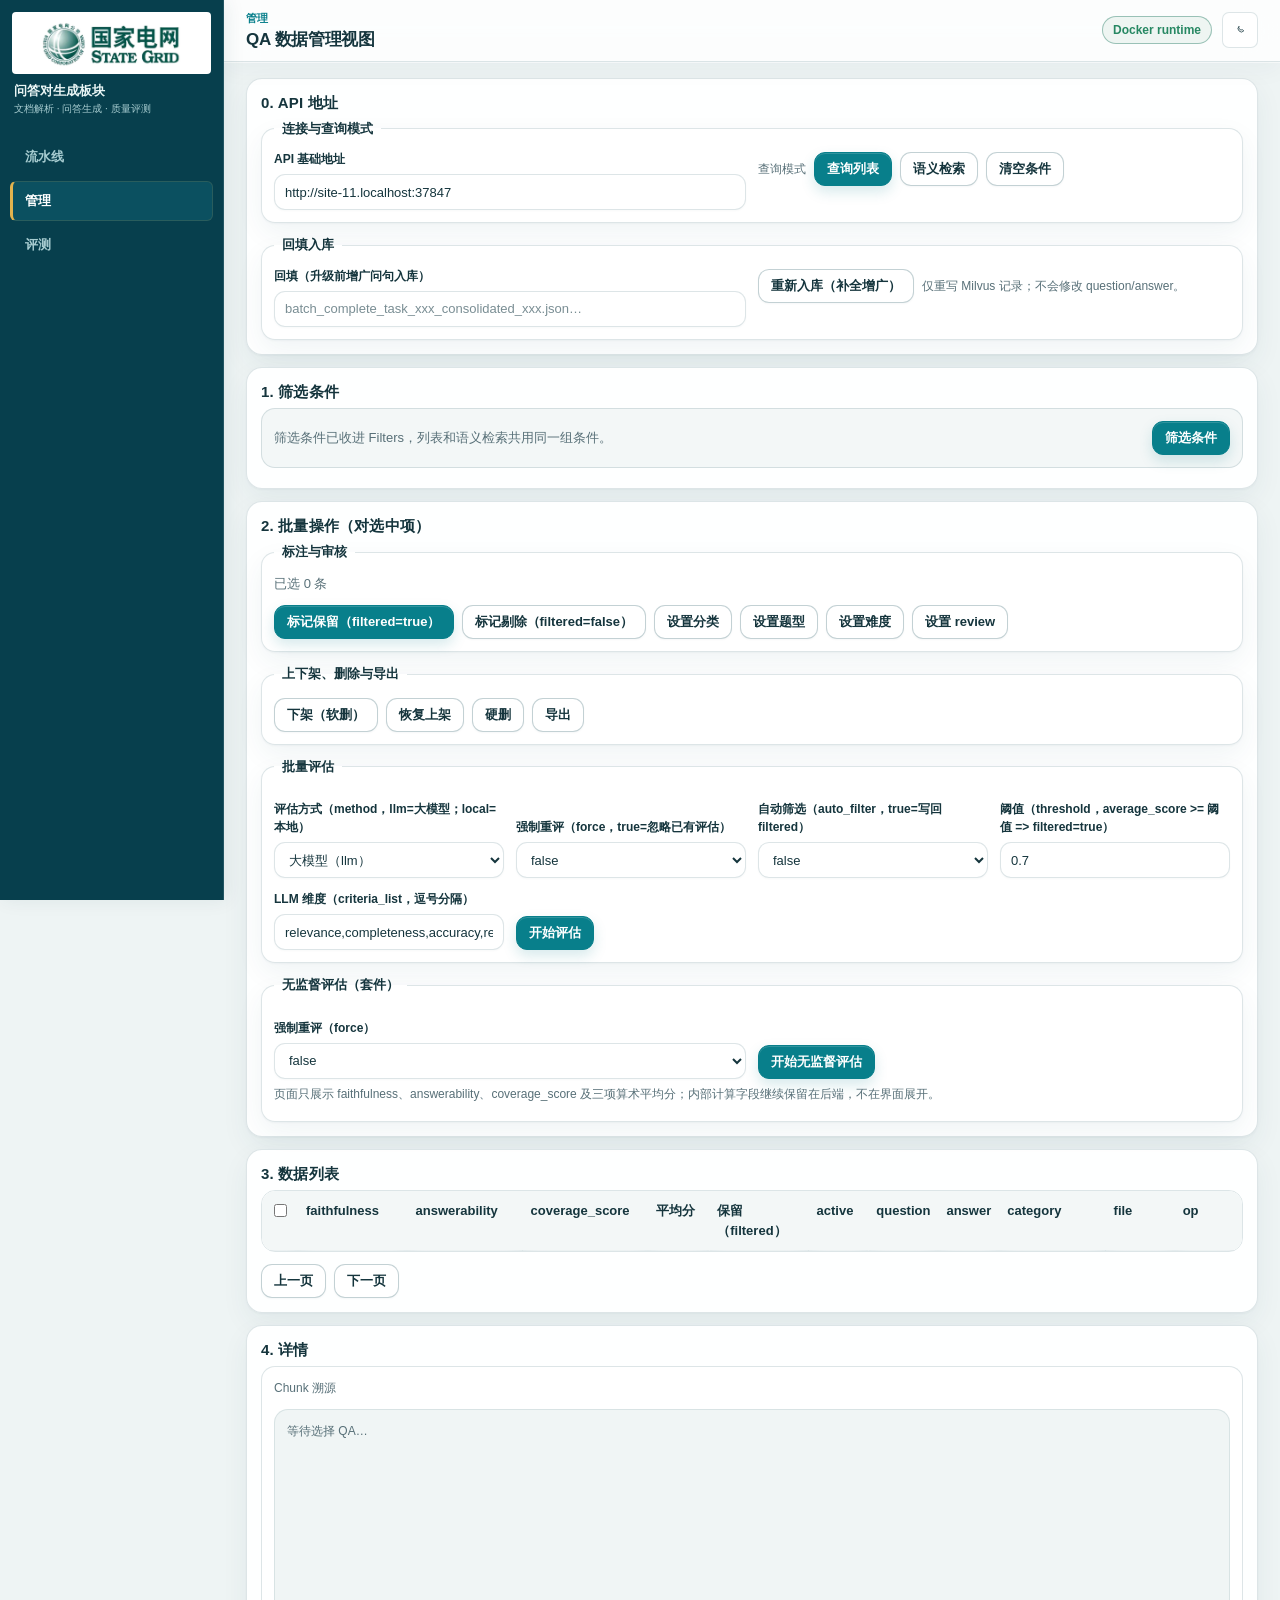
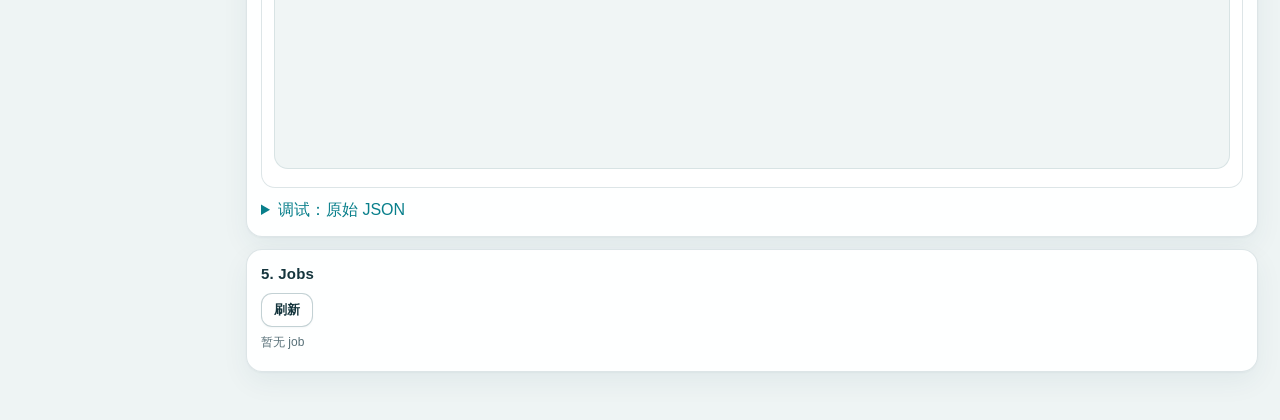
==== commit 7fbacfdb: "fix(ui): eliminate stale vpn workbench cache" ====
--- a/static/admin.html
+++ b/static/admin.html
@@ -3,6 +3,7 @@
   <head>
     <meta charset="utf-8" />
     <meta name="viewport" content="width=device-width, initial-scale=1" />
+    <meta name="qa-ui-build" content="2026-08-15-4" />
     <title>QA 数据管理</title>
     <link rel="icon" type="image/png" href="./59e73d111ceb75d7cefaa8ec07f9fb07.png" />
     <link rel="preconnect" href="https://fonts.googleapis.com" />
@@ -11,7 +12,7 @@
       href="https://fonts.googleapis.com/css2?family=Fira+Code:wght@400;500;600&family=Fira+Sans:wght@300;400;500;600;700&display=swap"
       rel="stylesheet"
     />
-    <link rel="stylesheet" href="./styles.css?v=2026-08-15-1" />
+    <link rel="stylesheet" href="./styles.css?v=2026-08-15-4" />
   </head>
   <body class="app-shell qa-workbench-redesign">
     <a class="skip-link" href="#main">跳到内容</a>
@@ -29,9 +30,9 @@
         <h1 class="app-shell-page-title">QA 数据管理视图</h1>
         <div class="header-actions">
           <nav class="nav">
-            <a href="./index.html">流水线</a>
-            <a class="active" href="./admin.html" aria-current="page">管理</a>
-            <a href="./eval.html">评测</a>
+            <a href="./index.html?v=2026-08-15-4">流水线</a>
+            <a class="active" href="./admin.html?v=2026-08-15-4" aria-current="page">管理</a>
+            <a href="./eval.html?v=2026-08-15-4">评测</a>
           </nav>
           <button type="button" class="icon-btn" id="themeToggle" aria-label="切换主题" title="切换主题"></button>
         </div>
@@ -348,7 +349,7 @@
       <div id="adminQaDetailModalBody" class="drawer-body"></div>
     </aside>
 
-    <script src="./ui.js?v=2026-08-15-1"></script>
-    <script src="./admin.js?v=2026-08-15-1"></script>
+    <script src="./ui.js?v=2026-08-15-4"></script>
+    <script src="./admin.js?v=2026-08-15-4"></script>
   </body>
 </html>
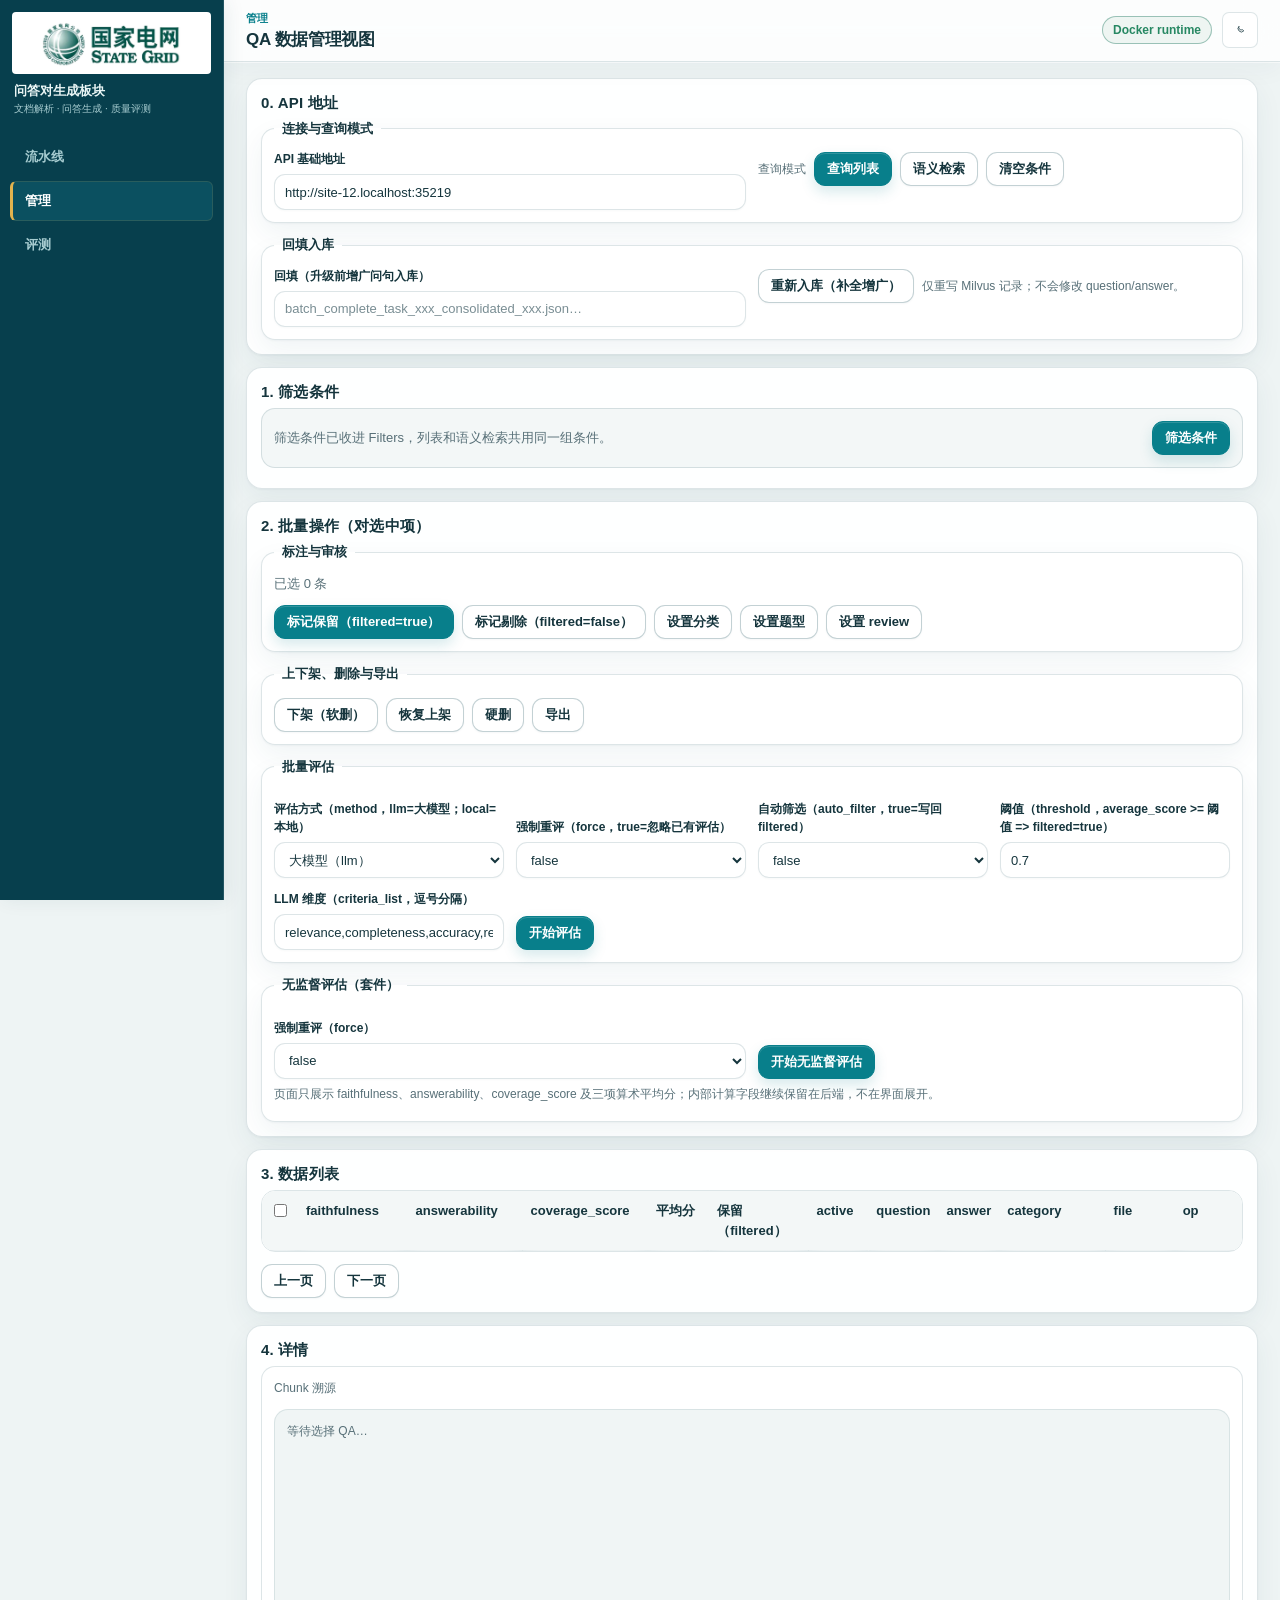
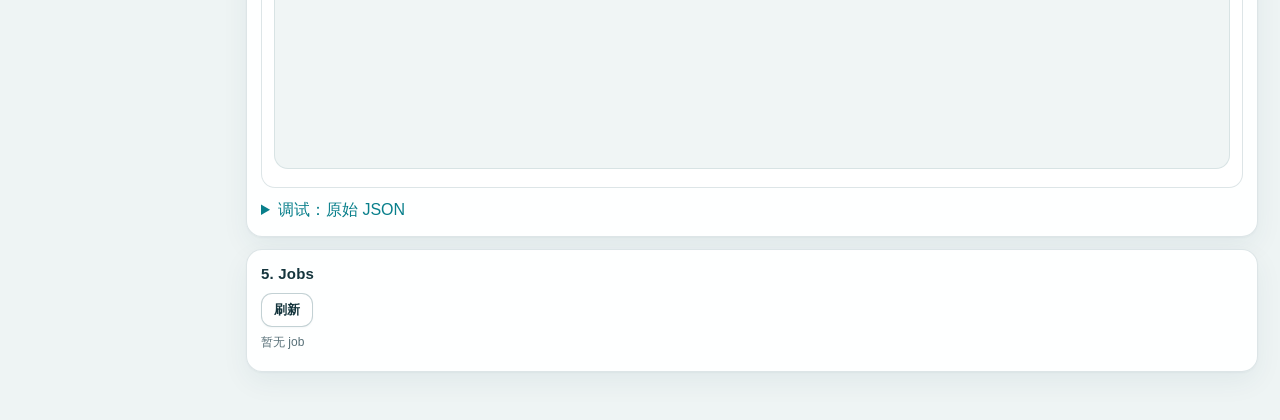
==== commit 5eacc7c3: "refactor(qa): freeze scenario evidence contracts" ====
--- a/static/admin.html
+++ b/static/admin.html
@@ -101,10 +101,6 @@
                 <input type="text" id="fQType" size="16" />
               </label>
               <label>
-                难度（difficulty_level，逗号分隔）
-                <input type="text" id="fDiff" size="16" />
-              </label>
-              <label>
                 保留标记（filtered，true=通过/保留；false=待剔除）
                 <select id="fFiltered">
                   <option value="all" selected>全部（all）</option>
@@ -195,7 +191,6 @@
               <button type="button" id="btnFilteredFalse" class="secondary">标记剔除（filtered=false）</button>
               <button type="button" id="btnSetCategory" class="secondary">设置分类</button>
               <button type="button" id="btnSetQType" class="secondary">设置题型</button>
-              <button type="button" id="btnSetDiff" class="secondary">设置难度</button>
               <button type="button" id="btnSetReview" class="secondary">设置 review</button>
             </div>
           </fieldset>
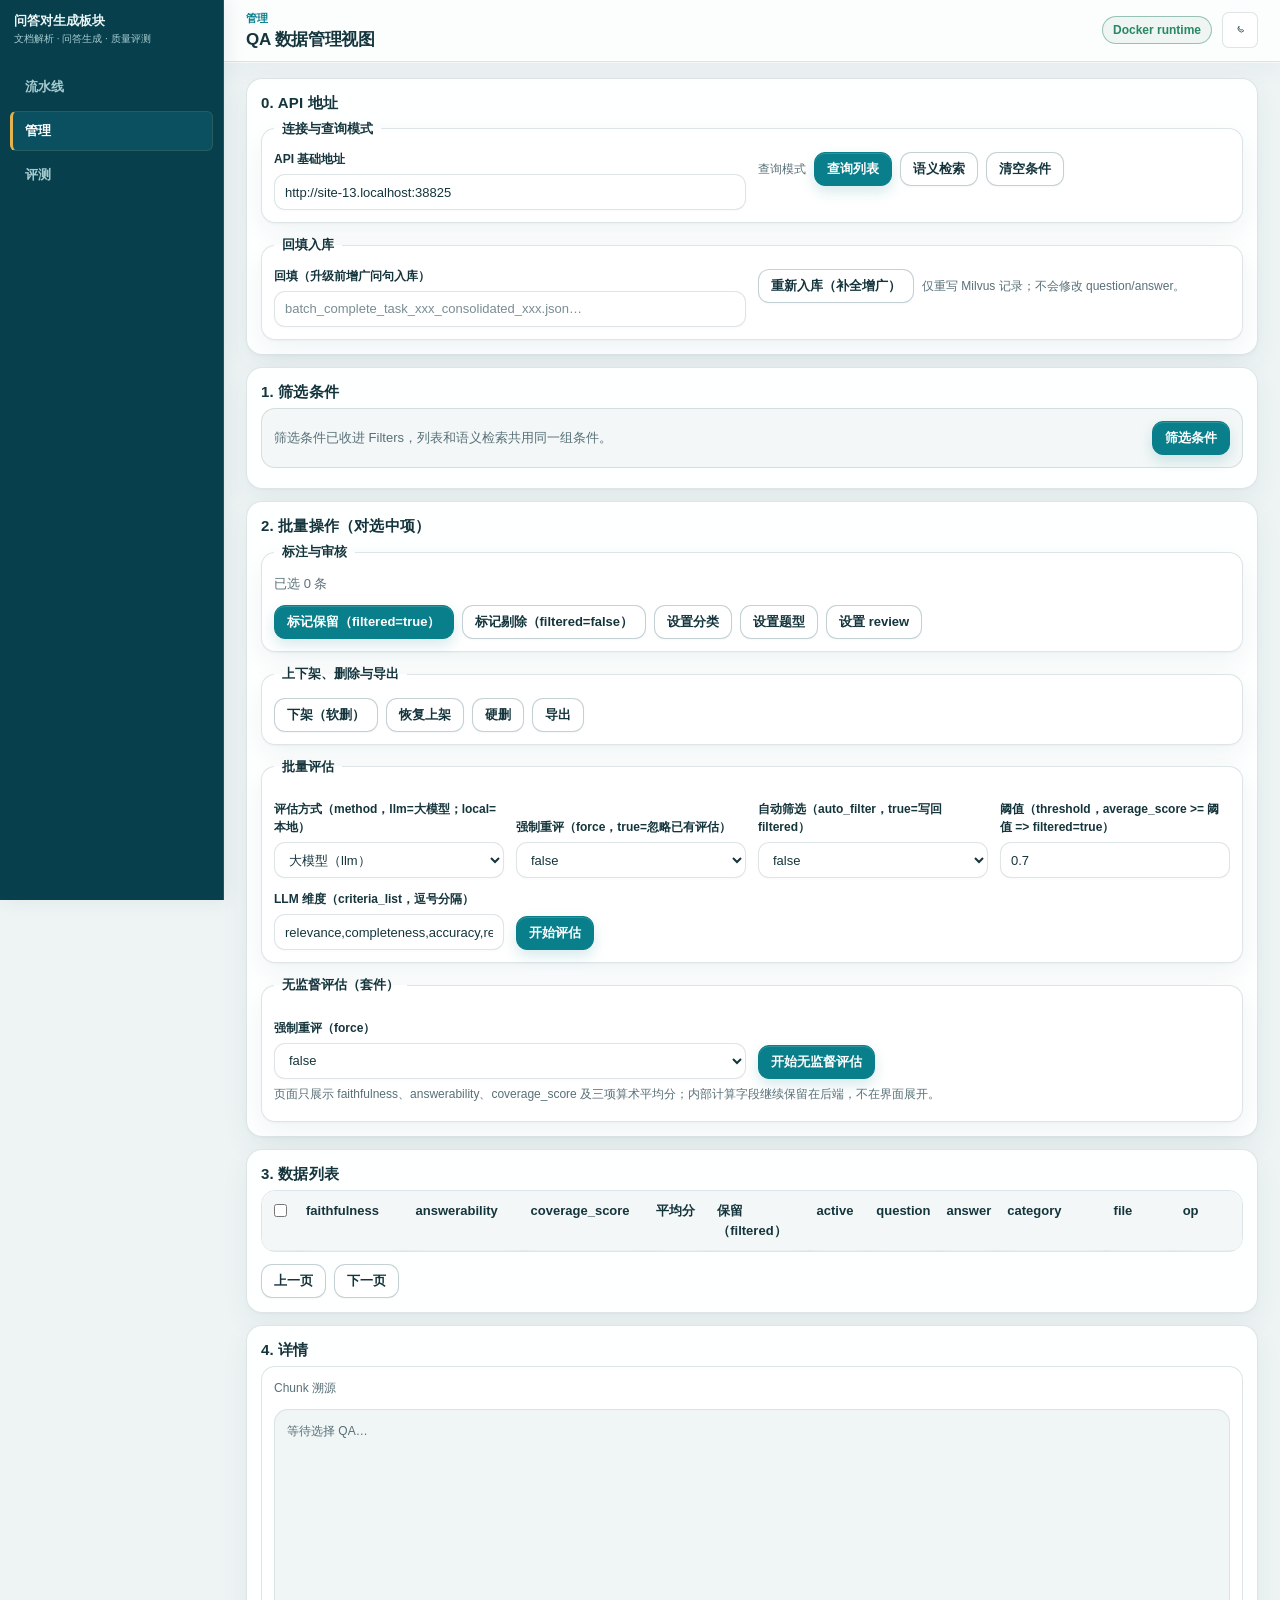
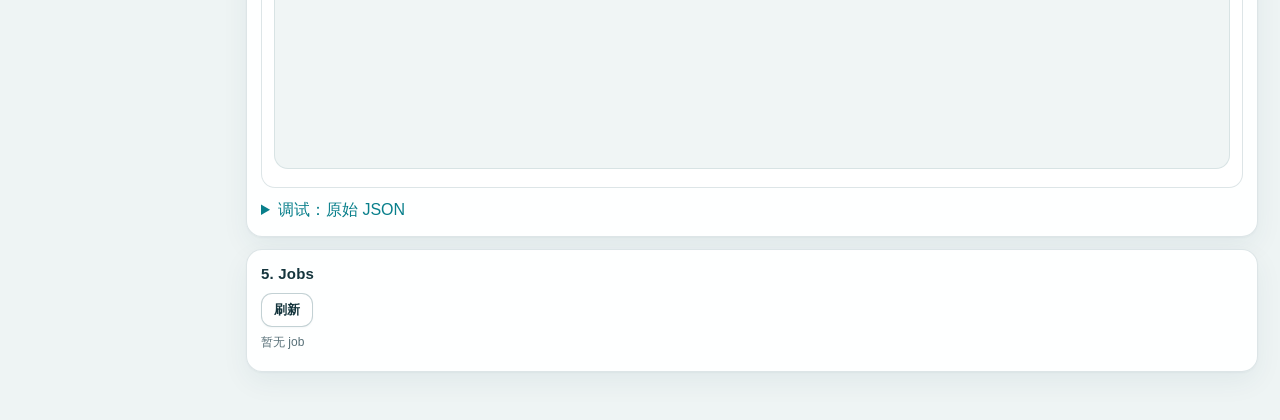
==== commit 706e3a63: "fix(ui): remove external branding" ====
--- a/static/admin.html
+++ b/static/admin.html
@@ -3,25 +3,22 @@
   <head>
     <meta charset="utf-8" />
     <meta name="viewport" content="width=device-width, initial-scale=1" />
-    <meta name="qa-ui-build" content="2026-08-15-4" />
+    <meta name="qa-ui-build" content="2026-08-21-1" />
     <title>QA 数据管理</title>
-    <link rel="icon" type="image/png" href="./59e73d111ceb75d7cefaa8ec07f9fb07.png" />
+    <link rel="icon" type="image/svg+xml" href="./qa-flow-mark.svg?v=2026-08-21-1" />
     <link rel="preconnect" href="https://fonts.googleapis.com" />
     <link rel="preconnect" href="https://fonts.gstatic.com" crossorigin />
     <link
       href="https://fonts.googleapis.com/css2?family=Fira+Code:wght@400;500;600&family=Fira+Sans:wght@300;400;500;600;700&display=swap"
       rel="stylesheet"
     />
-    <link rel="stylesheet" href="./styles.css?v=2026-08-15-4" />
+    <link rel="stylesheet" href="./styles.css?v=2026-08-21-1" />
   </head>
   <body class="app-shell qa-workbench-redesign">
     <a class="skip-link" href="#main">跳到内容</a>
     <header>
       <div class="header-row">
         <div class="app-brand" aria-label="问答对生成板块">
-          <div class="app-brand-logo">
-            <img src="./59e73d111ceb75d7cefaa8ec07f9fb07.png" alt="国家电网 State Grid" />
-          </div>
           <div class="app-brand-copy">
             <strong>问答对生成板块</strong>
             <span>文档解析 · 问答生成 · 质量评测</span>
@@ -30,9 +27,9 @@
         <h1 class="app-shell-page-title">QA 数据管理视图</h1>
         <div class="header-actions">
           <nav class="nav">
-            <a href="./index.html?v=2026-08-15-4">流水线</a>
-            <a class="active" href="./admin.html?v=2026-08-15-4" aria-current="page">管理</a>
-            <a href="./eval.html?v=2026-08-15-4">评测</a>
+            <a href="./index.html?v=2026-08-21-1">流水线</a>
+            <a class="active" href="./admin.html?v=2026-08-21-1" aria-current="page">管理</a>
+            <a href="./eval.html?v=2026-08-21-1">评测</a>
           </nav>
           <button type="button" class="icon-btn" id="themeToggle" aria-label="切换主题" title="切换主题"></button>
         </div>
@@ -344,7 +341,7 @@
       <div id="adminQaDetailModalBody" class="drawer-body"></div>
     </aside>
 
-    <script src="./ui.js?v=2026-08-15-4"></script>
-    <script src="./admin.js?v=2026-08-15-4"></script>
+    <script src="./ui.js?v=2026-08-21-1"></script>
+    <script src="./admin.js?v=2026-08-21-1"></script>
   </body>
 </html>
--- a/static/styles.css
+++ b/static/styles.css
@@ -5471,7 +5471,7 @@
   }
 }
 
-/* 2026-08-14 State Grid visual system and viewport-safe workbench shell. */
+/* 2026-08-14 QA Flow visual system and viewport-safe workbench shell. */
 :root {
   --bg: #f2f6f6;
   --bg2: #edf3f3;
@@ -5624,24 +5624,6 @@
   padding: 0 2px;
 }
 
-.app-brand-logo {
-  display: flex;
-  align-items: center;
-  justify-content: center;
-  height: 62px;
-  padding: 7px 10px;
-  overflow: hidden;
-  border-radius: 4px;
-  background: #ffffff;
-}
-
-.app-brand-logo img {
-  display: block;
-  width: 100%;
-  height: 100%;
-  object-fit: contain;
-}
-
 .app-brand-copy {
   display: grid;
   gap: 2px;
@@ -5931,14 +5913,8 @@
   }
 
   .app-brand {
-    grid-template-columns: 76px minmax(0, 1fr);
     align-items: center;
-    gap: 10px;
-  }
-
-  .app-brand-logo {
-    height: 40px;
-    padding: 4px 6px;
+    gap: 0;
   }
 
   .app-brand-copy span {
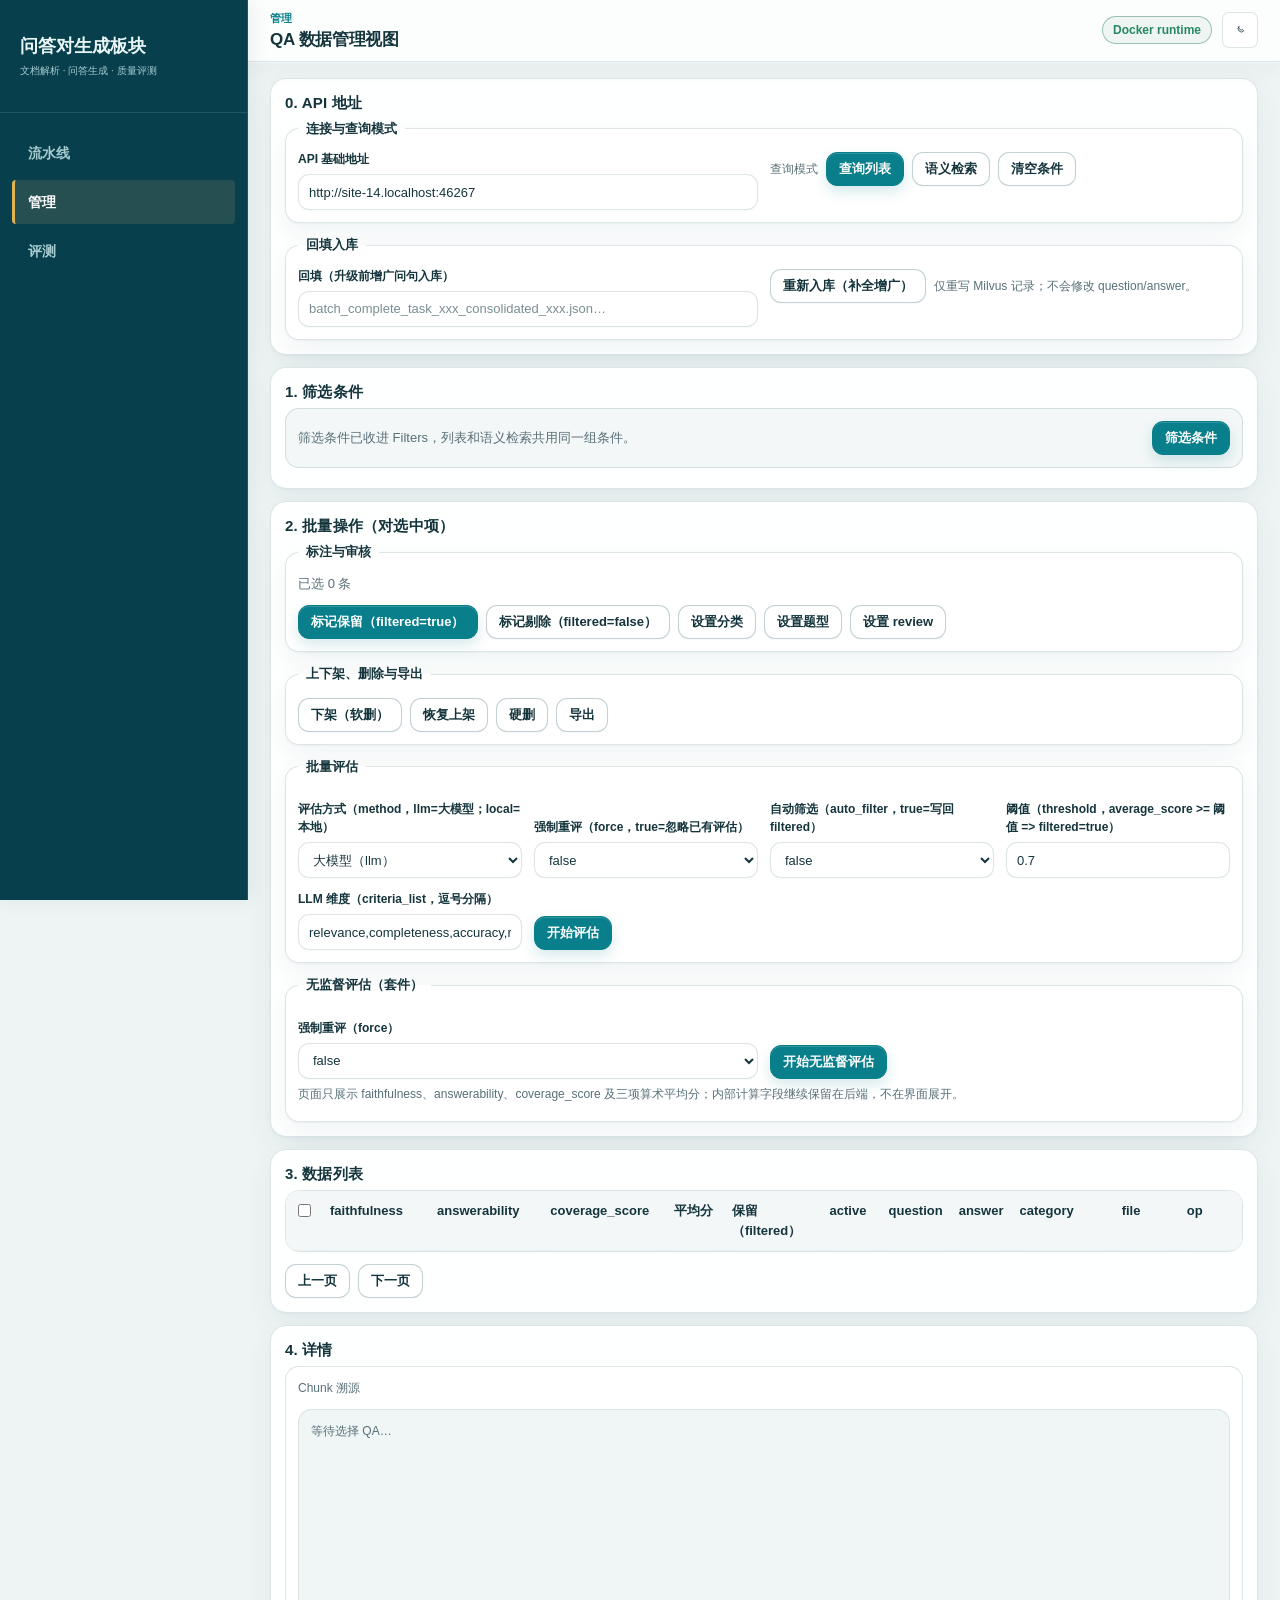
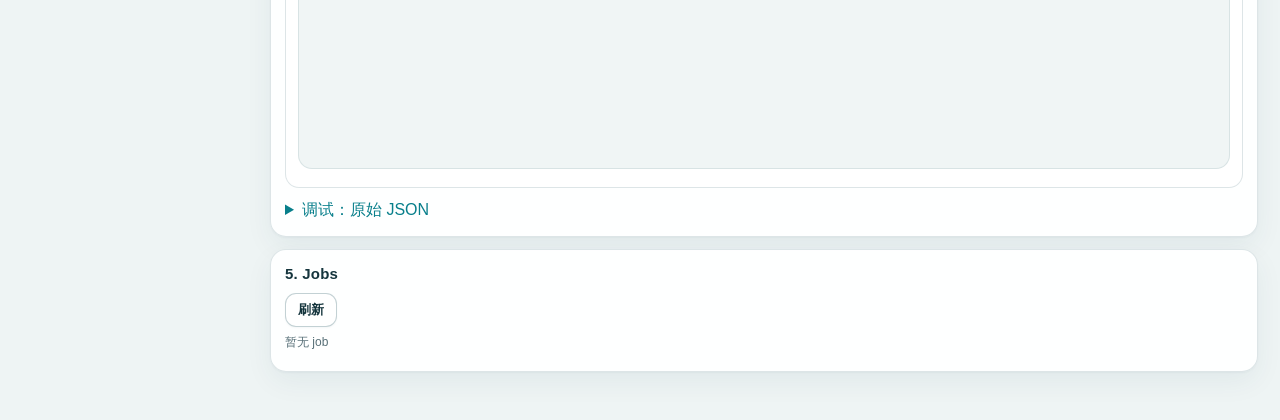
==== commit b6a61488: "fix(ui): align sidebar scale" ====
--- a/static/admin.html
+++ b/static/admin.html
@@ -3,16 +3,16 @@
   <head>
     <meta charset="utf-8" />
     <meta name="viewport" content="width=device-width, initial-scale=1" />
-    <meta name="qa-ui-build" content="2026-08-21-1" />
+    <meta name="qa-ui-build" content="2026-08-21-2" />
     <title>QA 数据管理</title>
-    <link rel="icon" type="image/svg+xml" href="./qa-flow-mark.svg?v=2026-08-21-1" />
+    <link rel="icon" type="image/svg+xml" href="./qa-flow-mark.svg?v=2026-08-21-2" />
     <link rel="preconnect" href="https://fonts.googleapis.com" />
     <link rel="preconnect" href="https://fonts.gstatic.com" crossorigin />
     <link
       href="https://fonts.googleapis.com/css2?family=Fira+Code:wght@400;500;600&family=Fira+Sans:wght@300;400;500;600;700&display=swap"
       rel="stylesheet"
     />
-    <link rel="stylesheet" href="./styles.css?v=2026-08-21-1" />
+    <link rel="stylesheet" href="./styles.css?v=2026-08-21-2" />
   </head>
   <body class="app-shell qa-workbench-redesign">
     <a class="skip-link" href="#main">跳到内容</a>
@@ -27,9 +27,9 @@
         <h1 class="app-shell-page-title">QA 数据管理视图</h1>
         <div class="header-actions">
           <nav class="nav">
-            <a href="./index.html?v=2026-08-21-1">流水线</a>
-            <a class="active" href="./admin.html?v=2026-08-21-1" aria-current="page">管理</a>
-            <a href="./eval.html?v=2026-08-21-1">评测</a>
+            <a href="./index.html?v=2026-08-21-2">流水线</a>
+            <a class="active" href="./admin.html?v=2026-08-21-2" aria-current="page">管理</a>
+            <a href="./eval.html?v=2026-08-21-2">评测</a>
           </nav>
           <button type="button" class="icon-btn" id="themeToggle" aria-label="切换主题" title="切换主题"></button>
         </div>
@@ -341,7 +341,7 @@
       <div id="adminQaDetailModalBody" class="drawer-body"></div>
     </aside>
 
-    <script src="./ui.js?v=2026-08-21-1"></script>
-    <script src="./admin.js?v=2026-08-21-1"></script>
+    <script src="./ui.js?v=2026-08-21-2"></script>
+    <script src="./admin.js?v=2026-08-21-2"></script>
   </body>
 </html>
--- a/static/styles.css
+++ b/static/styles.css
@@ -1,5 +1,6 @@
 /* apiuse UI - data-dense dashboard console (light/dark) */
 :root {
+  --sidebar-width: 248px;
   --bg: #f7f8fb;
   --bg2: #edf1f7;
   --surface: rgba(255, 255, 255, 0.94);
@@ -4172,7 +4173,7 @@
 }
 
 body.qa-workbench-redesign.app-shell > header {
-  width: 224px;
+  width: var(--sidebar-width);
   padding: 16px 10px;
 }
 
@@ -4185,8 +4186,8 @@
 
 body.qa-workbench-redesign.app-shell main,
 body.qa-workbench-redesign .app-workbar {
-  margin-left: 224px;
-  width: calc(100% - 224px);
+  margin-left: var(--sidebar-width);
+  width: calc(100% - var(--sidebar-width));
   box-sizing: border-box;
 }
 
@@ -5594,10 +5595,10 @@
   inset: 0 auto 0 0;
   z-index: 50;
   display: block;
-  width: 224px;
+  width: var(--sidebar-width);
   height: 100dvh;
   max-height: 100dvh;
-  padding: 12px 10px;
+  padding: 0;
   overflow-x: hidden;
   overflow-y: auto;
   overscroll-behavior: contain;
@@ -5610,7 +5611,7 @@
 
 body.app-shell .header-row,
 body.qa-workbench-redesign.app-shell .header-row {
-  min-height: calc(100dvh - 24px);
+  min-height: 100dvh;
   display: flex;
   flex-direction: column;
   align-items: stretch;
@@ -5619,28 +5620,33 @@
 }
 
 .app-brand {
-  display: grid;
-  gap: 8px;
-  padding: 0 2px;
+  min-height: 112px;
+  display: flex;
+  flex-direction: column;
+  align-items: stretch;
+  justify-content: center;
+  gap: 0;
+  padding: 24px 20px;
 }
 
 .app-brand-copy {
   display: grid;
-  gap: 2px;
-  padding: 0 2px;
+  gap: 0;
+  padding: 0;
 }
 
 .app-brand-copy strong {
   color: var(--sidebar-text);
-  font-size: 13px;
-  font-weight: 700;
+  font-size: 18px;
+  font-weight: 760;
   line-height: 1.35;
 }
 
 .app-brand-copy span {
+  margin-top: 6px;
   color: var(--sidebar-muted);
   font-size: 10px;
-  line-height: 1.35;
+  line-height: 1.45;
   white-space: nowrap;
 }
 
@@ -5654,8 +5660,8 @@
   flex: 1;
   flex-direction: column;
   align-items: stretch;
-  gap: 14px;
-  margin-top: 22px;
+  gap: 0;
+  margin-top: 0;
 }
 
 body.app-shell .nav,
@@ -5663,20 +5669,22 @@
   display: flex;
   flex-direction: column;
   align-items: stretch;
-  gap: 4px;
+  gap: 5px;
+  padding: 18px 12px;
+  border-top: 1px solid rgba(231, 243, 243, 0.12);
 }
 
 body.app-shell .nav a,
 body.qa-workbench-redesign.app-shell .nav a {
   display: flex;
   align-items: center;
-  min-height: 40px;
-  padding: 8px 12px;
-  border: 1px solid transparent;
+  min-height: 44px;
+  padding: 0 13px;
+  border: 0;
   border-left: 3px solid transparent;
-  border-radius: 6px;
+  border-radius: 4px;
   color: var(--sidebar-muted);
-  font-size: 13px;
+  font-size: 14px;
   font-weight: 600;
   opacity: 1;
 }
@@ -5690,9 +5698,8 @@
 
 body.app-shell .nav a.active,
 body.qa-workbench-redesign.app-shell .nav a.active {
-  border-color: rgba(226, 179, 78, 0.14);
   border-left-color: var(--brand-gold);
-  background: var(--sidebar-surface);
+  background: rgba(240, 185, 106, 0.13);
   color: #ffffff;
 }
 
@@ -5700,6 +5707,9 @@
 body.qa-workbench-redesign.app-shell .header-actions > .icon-btn {
   align-self: flex-start;
   margin-top: auto;
+  margin-right: 14px;
+  margin-bottom: 14px;
+  margin-left: 14px;
   border-color: rgba(231, 243, 243, 0.18);
   background: transparent;
   color: var(--sidebar-muted);
@@ -5714,9 +5724,9 @@
 body.app-shell main,
 body.qa-workbench-redesign.app-shell main,
 body.qa-workbench-redesign .app-workbar {
-  width: calc(100% - 224px);
+  width: calc(100% - var(--sidebar-width));
   max-width: none;
-  margin-left: 224px;
+  margin-left: var(--sidebar-width);
   box-sizing: border-box;
 }
 
@@ -5913,11 +5923,18 @@
   }
 
   .app-brand {
+    min-height: 0;
     align-items: center;
     gap: 0;
+    padding: 0 2px;
+  }
+
+  .app-brand-copy strong {
+    font-size: 14px;
   }
 
   .app-brand-copy span {
+    margin-top: 2px;
     white-space: normal;
   }
 
@@ -5935,6 +5952,8 @@
     flex: 1;
     flex-direction: row;
     overflow-x: auto;
+    padding: 0;
+    border-top: 0;
   }
 
   body.app-shell .nav a,
@@ -5947,7 +5966,7 @@
   body.app-shell .header-actions > .icon-btn,
   body.qa-workbench-redesign.app-shell .header-actions > .icon-btn {
     align-self: center;
-    margin-top: 0;
+    margin: 0;
   }
 
   body.app-shell main,
@@ -6429,7 +6448,7 @@
 body.qa-workbench-redesign > header {
   position: fixed;
   inset: 0 auto 0 0;
-  width: 224px;
+  width: var(--sidebar-width);
   height: 100dvh;
   max-height: 100dvh;
   overflow-y: auto;
@@ -6442,7 +6461,7 @@
 body.qa-workbench-redesign.app-shell > header {
   position: fixed;
   inset: 0 auto 0 0;
-  width: 224px;
+  width: var(--sidebar-width);
   height: 100dvh;
   max-height: 100dvh;
   overflow-x: hidden;
@@ -6455,9 +6474,9 @@
 body.qa-workbench-redesign.app-shell main,
 body.app-shell .app-workbar,
 body.qa-workbench-redesign .app-workbar {
-  width: calc(100% - 224px);
+  width: calc(100% - var(--sidebar-width));
   max-width: none;
-  margin-left: 224px;
+  margin-left: var(--sidebar-width);
   box-sizing: border-box;
 }
 
@@ -6653,7 +6672,7 @@
   body.qa-workbench-redesign.app-shell > header {
     position: fixed;
     inset: 0 auto 0 0;
-    width: 224px;
+    width: var(--sidebar-width);
     height: 100dvh;
     max-height: 100dvh;
     border-right: 1px solid rgba(231, 243, 243, 0.12);
@@ -6662,7 +6681,7 @@
 
   body.app-shell .header-row,
   body.qa-workbench-redesign.app-shell .header-row {
-    min-height: calc(100dvh - 24px);
+    min-height: 100dvh;
     flex-direction: column;
     align-items: stretch;
   }
@@ -6671,7 +6690,7 @@
   body.qa-workbench-redesign.app-shell .header-actions {
     flex-direction: column;
     align-items: stretch;
-    margin-top: 22px;
+    margin-top: 0;
   }
 
   body.app-shell .nav,
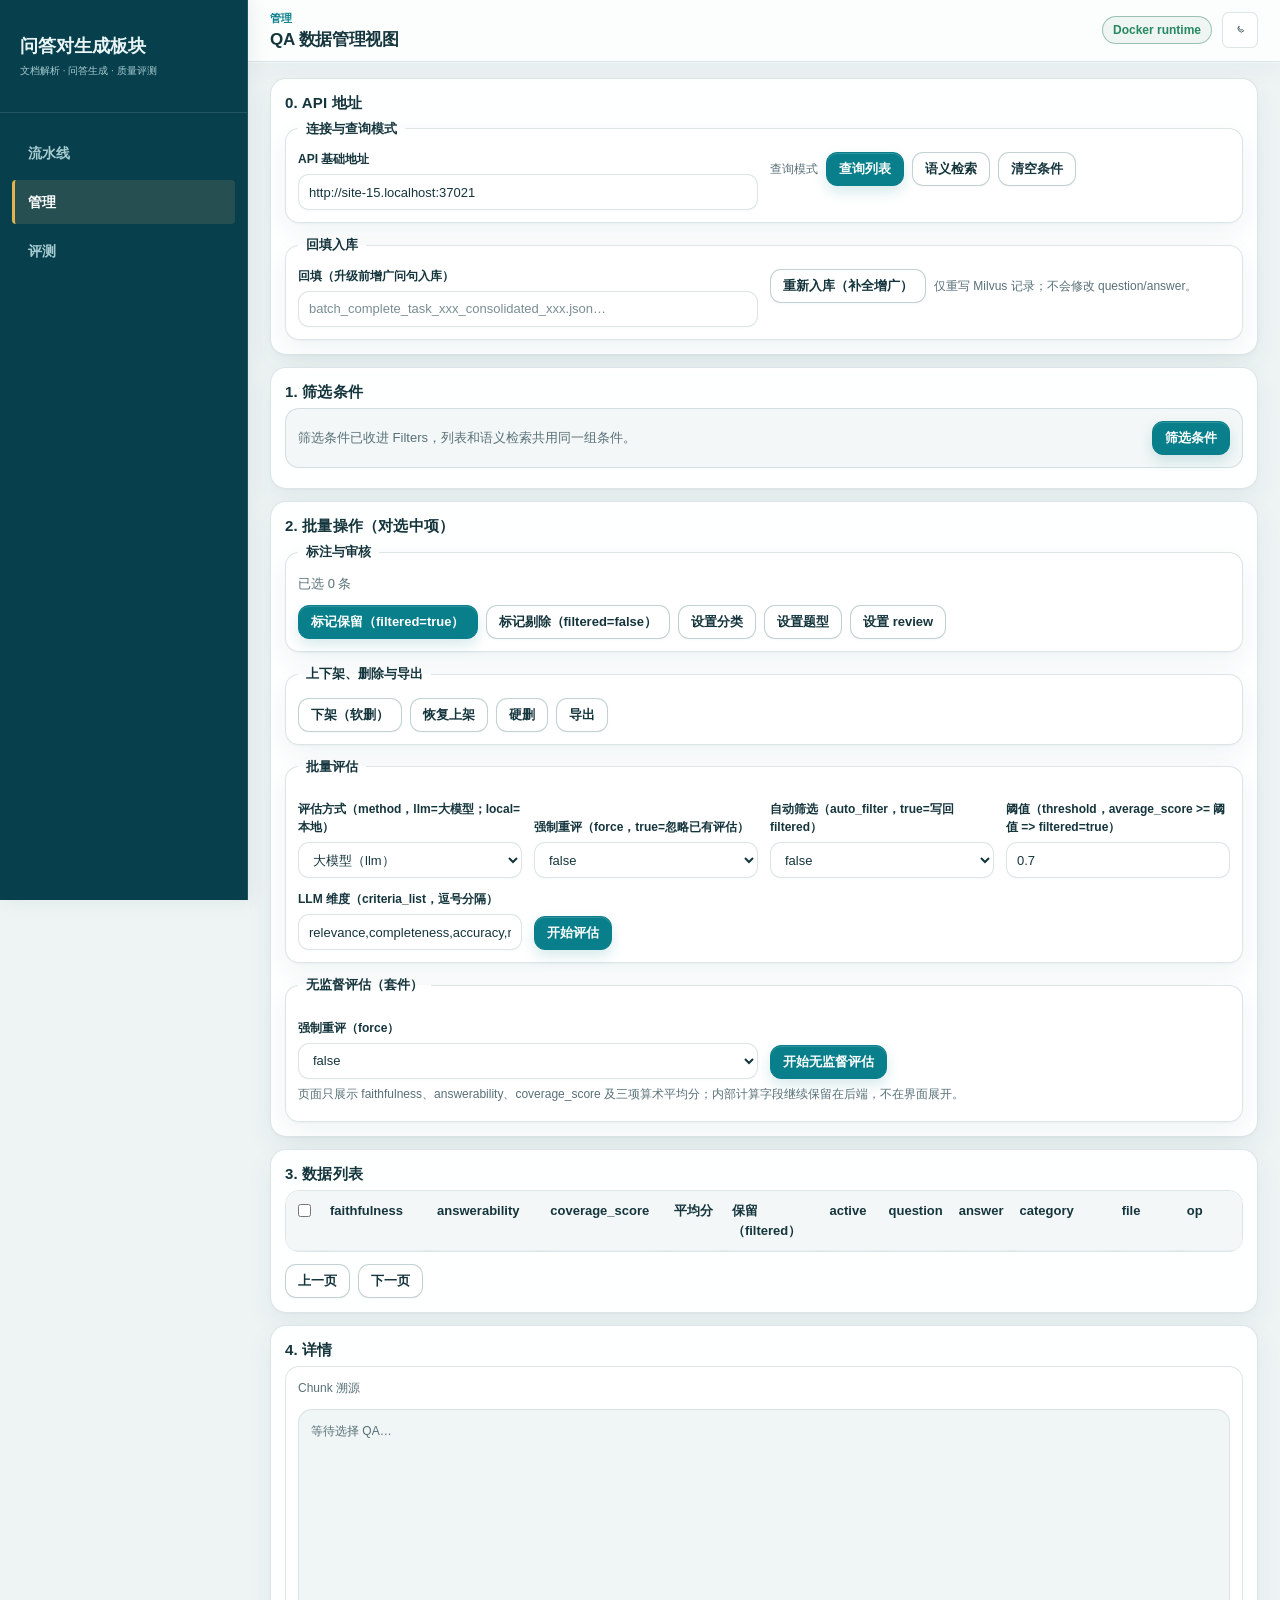
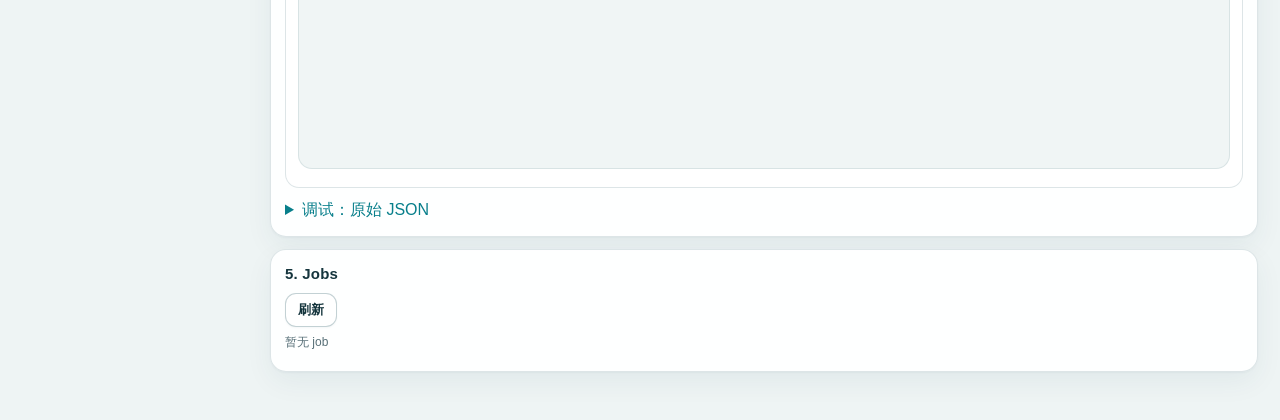
==== commit 8d7573b8: "fix(qa): enforce scenario and evidence scope" ====
--- a/static/admin.html
+++ b/static/admin.html
@@ -3,16 +3,16 @@
   <head>
     <meta charset="utf-8" />
     <meta name="viewport" content="width=device-width, initial-scale=1" />
-    <meta name="qa-ui-build" content="2026-08-21-2" />
+    <meta name="qa-ui-build" content="2026-08-21-3" />
     <title>QA 数据管理</title>
-    <link rel="icon" type="image/svg+xml" href="./qa-flow-mark.svg?v=2026-08-21-2" />
+    <link rel="icon" type="image/svg+xml" href="./qa-flow-mark.svg?v=2026-08-21-3" />
     <link rel="preconnect" href="https://fonts.googleapis.com" />
     <link rel="preconnect" href="https://fonts.gstatic.com" crossorigin />
     <link
       href="https://fonts.googleapis.com/css2?family=Fira+Code:wght@400;500;600&family=Fira+Sans:wght@300;400;500;600;700&display=swap"
       rel="stylesheet"
     />
-    <link rel="stylesheet" href="./styles.css?v=2026-08-21-2" />
+    <link rel="stylesheet" href="./styles.css?v=2026-08-21-3" />
   </head>
   <body class="app-shell qa-workbench-redesign">
     <a class="skip-link" href="#main">跳到内容</a>
@@ -27,9 +27,9 @@
         <h1 class="app-shell-page-title">QA 数据管理视图</h1>
         <div class="header-actions">
           <nav class="nav">
-            <a href="./index.html?v=2026-08-21-2">流水线</a>
-            <a class="active" href="./admin.html?v=2026-08-21-2" aria-current="page">管理</a>
-            <a href="./eval.html?v=2026-08-21-2">评测</a>
+            <a href="./index.html?v=2026-08-21-3">流水线</a>
+            <a class="active" href="./admin.html?v=2026-08-21-3" aria-current="page">管理</a>
+            <a href="./eval.html?v=2026-08-21-3">评测</a>
           </nav>
           <button type="button" class="icon-btn" id="themeToggle" aria-label="切换主题" title="切换主题"></button>
         </div>
@@ -341,7 +341,7 @@
       <div id="adminQaDetailModalBody" class="drawer-body"></div>
     </aside>
 
-    <script src="./ui.js?v=2026-08-21-2"></script>
-    <script src="./admin.js?v=2026-08-21-2"></script>
+    <script src="./ui.js?v=2026-08-21-3"></script>
+    <script src="./admin.js?v=2026-08-21-3"></script>
   </body>
 </html>
